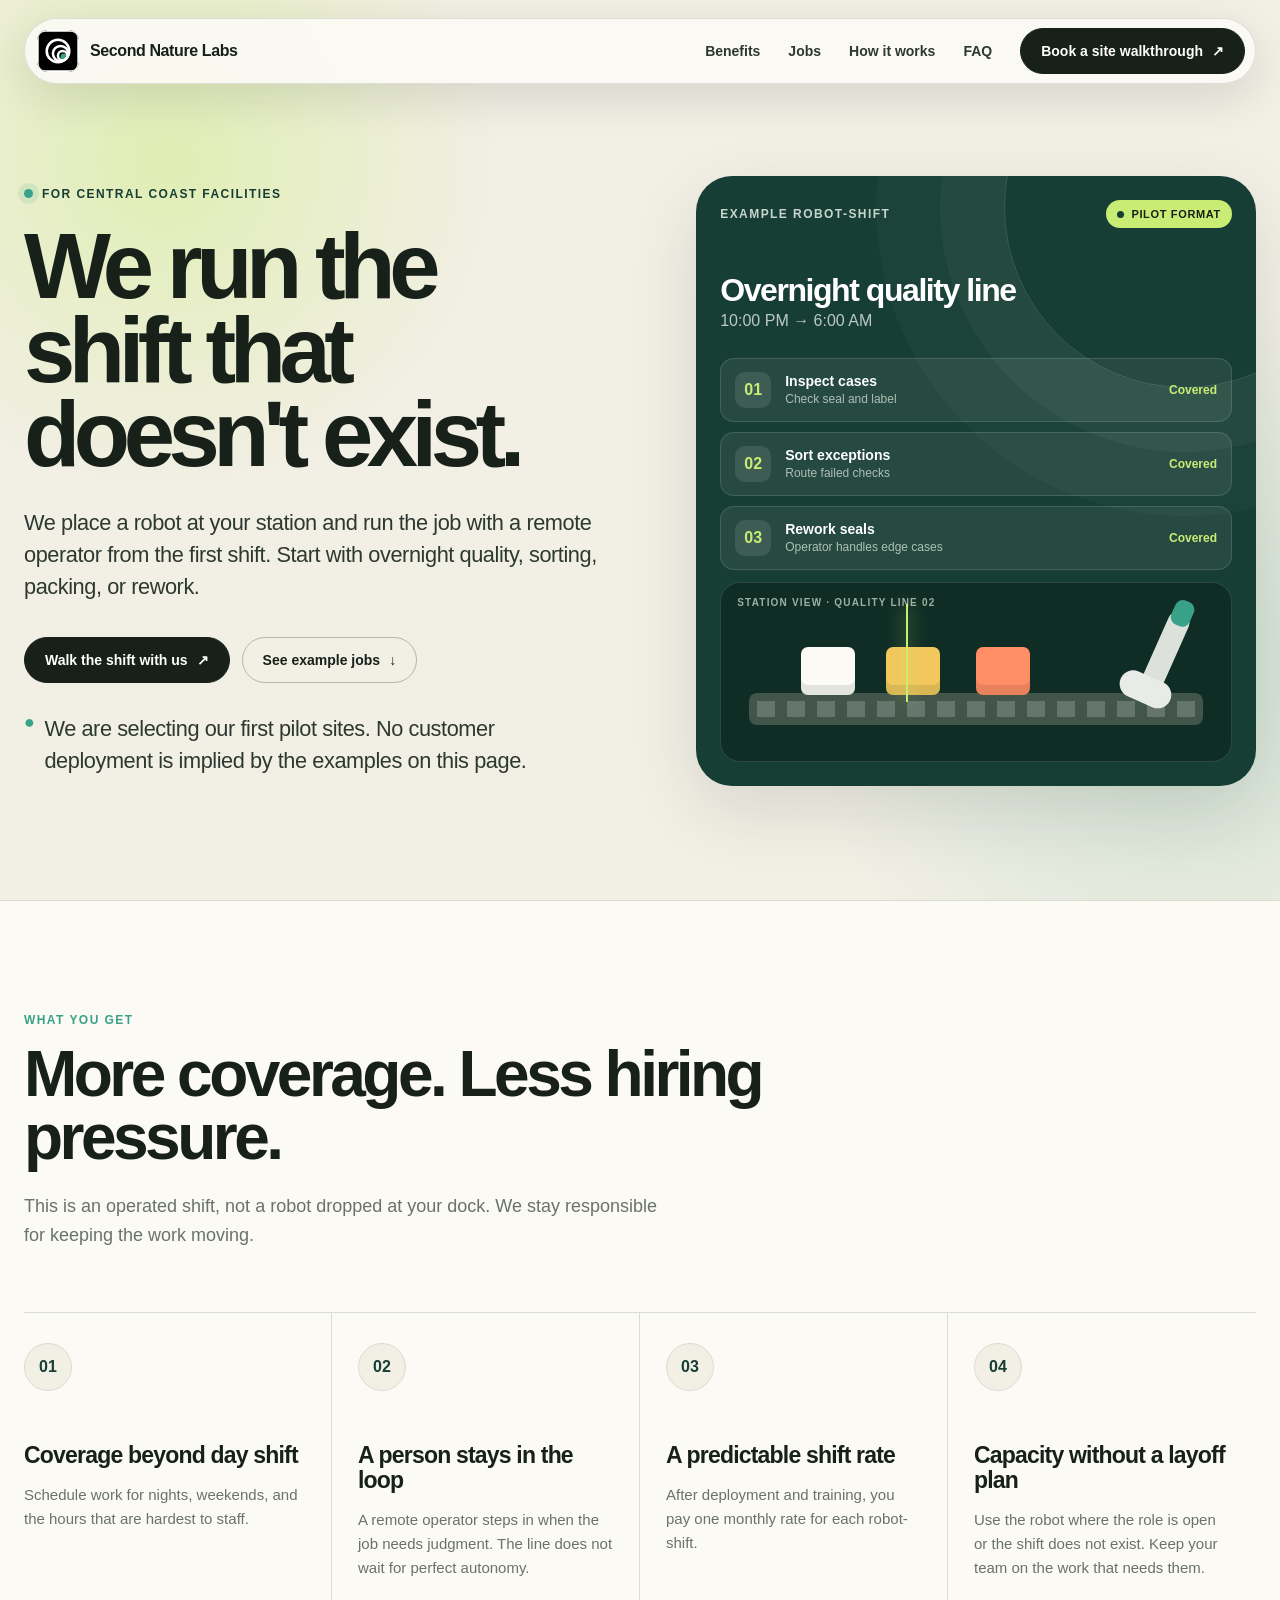
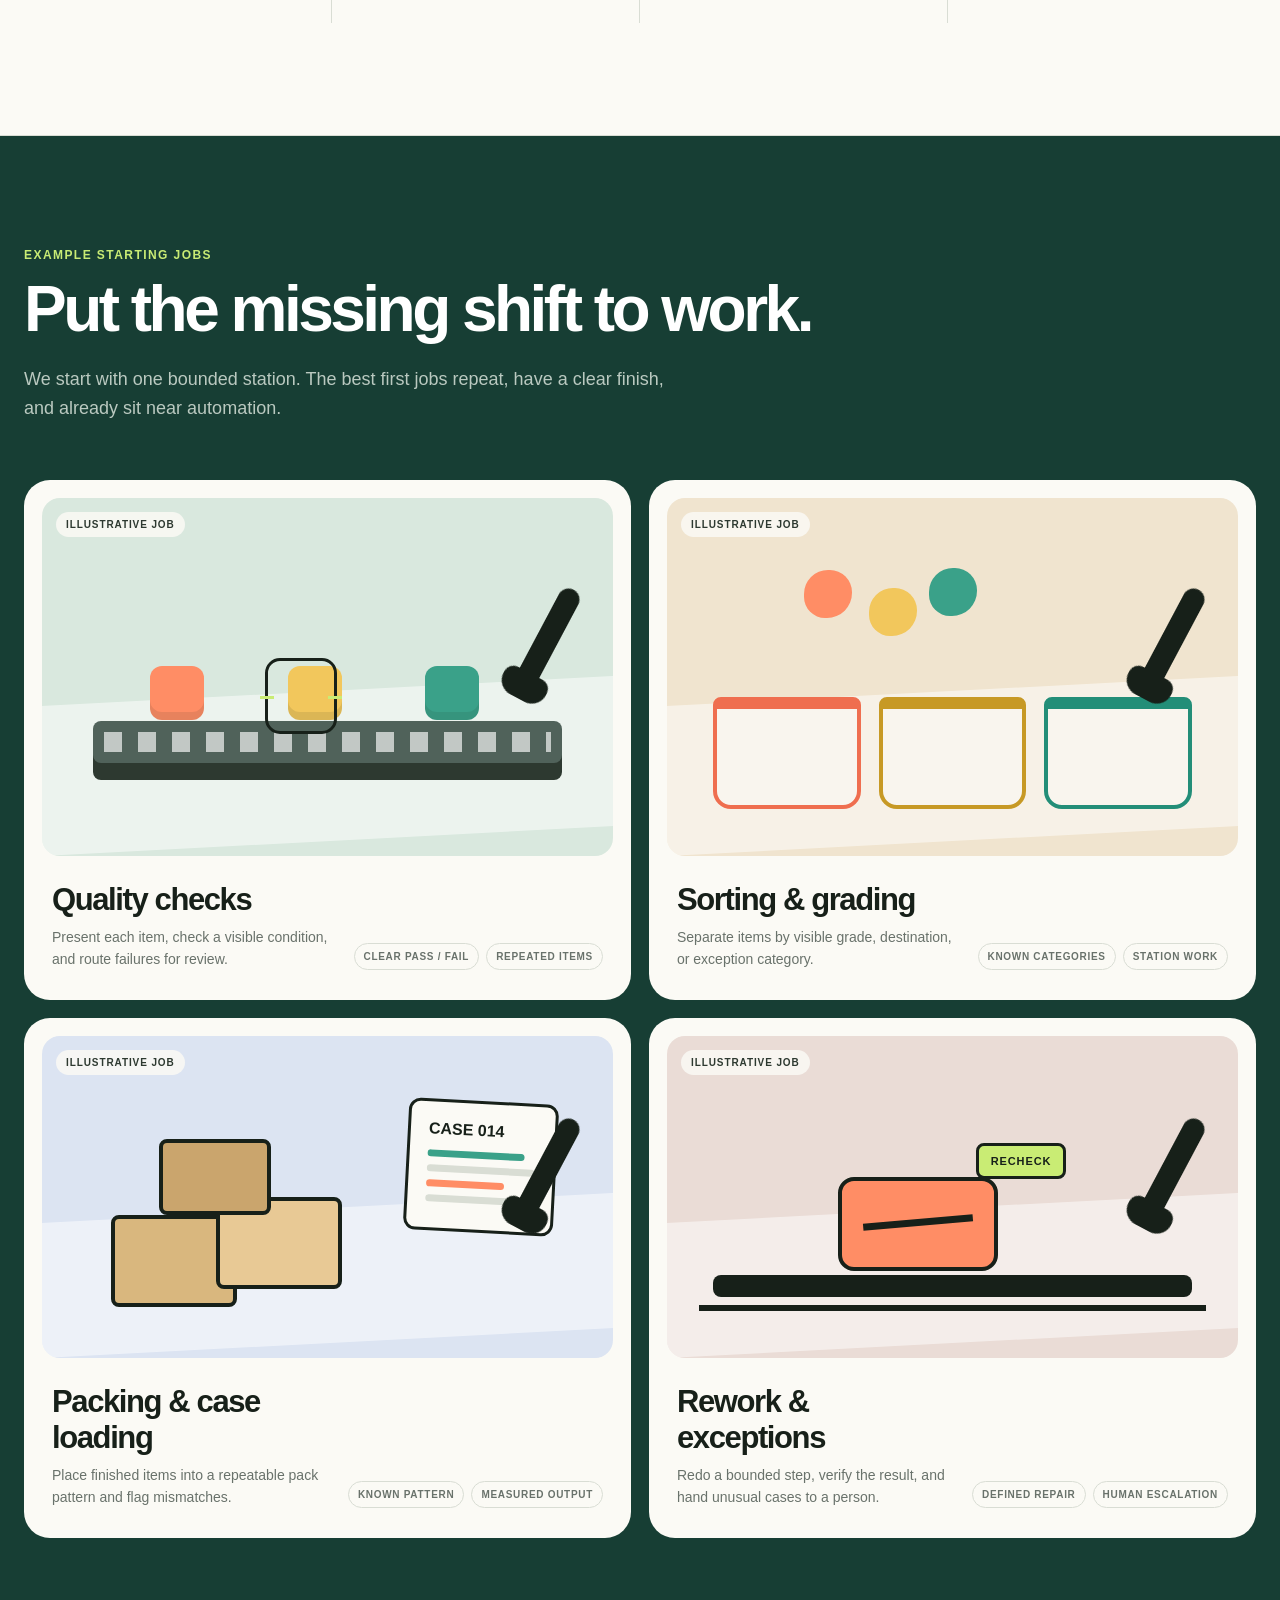
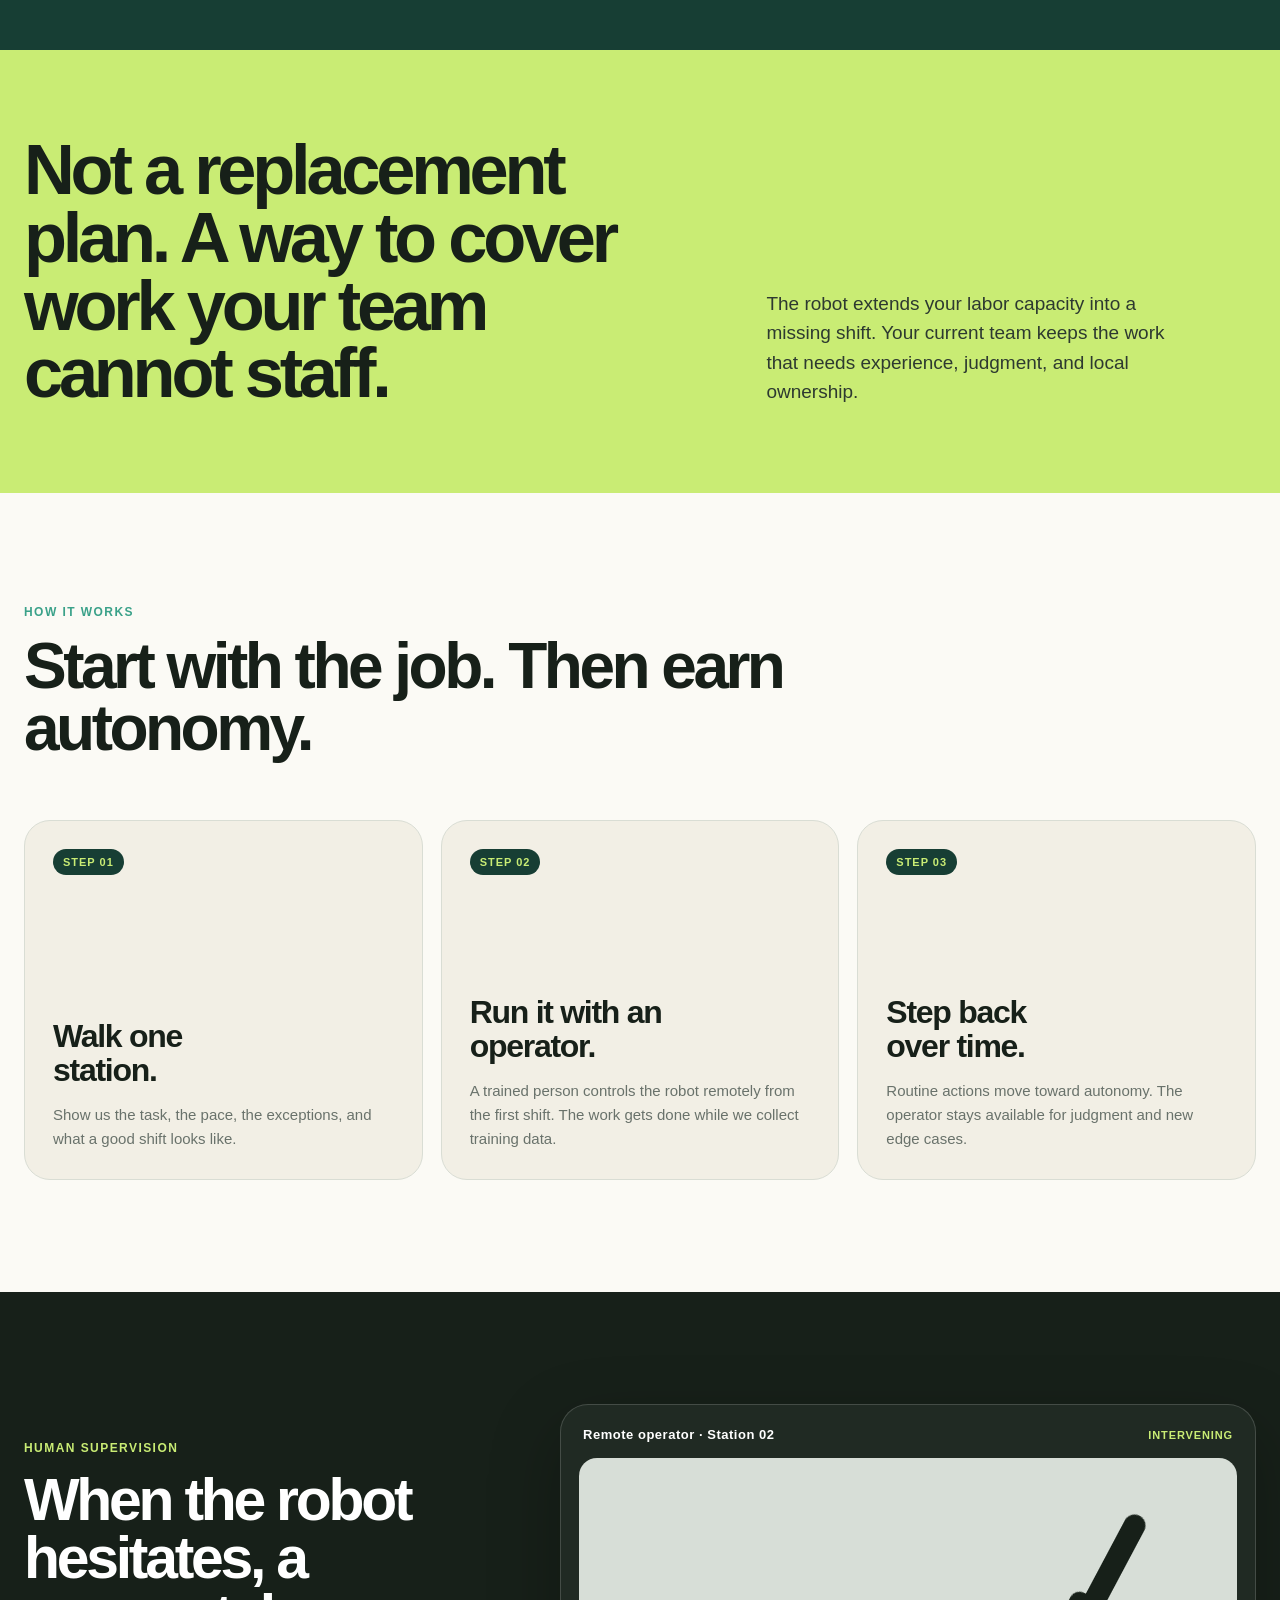
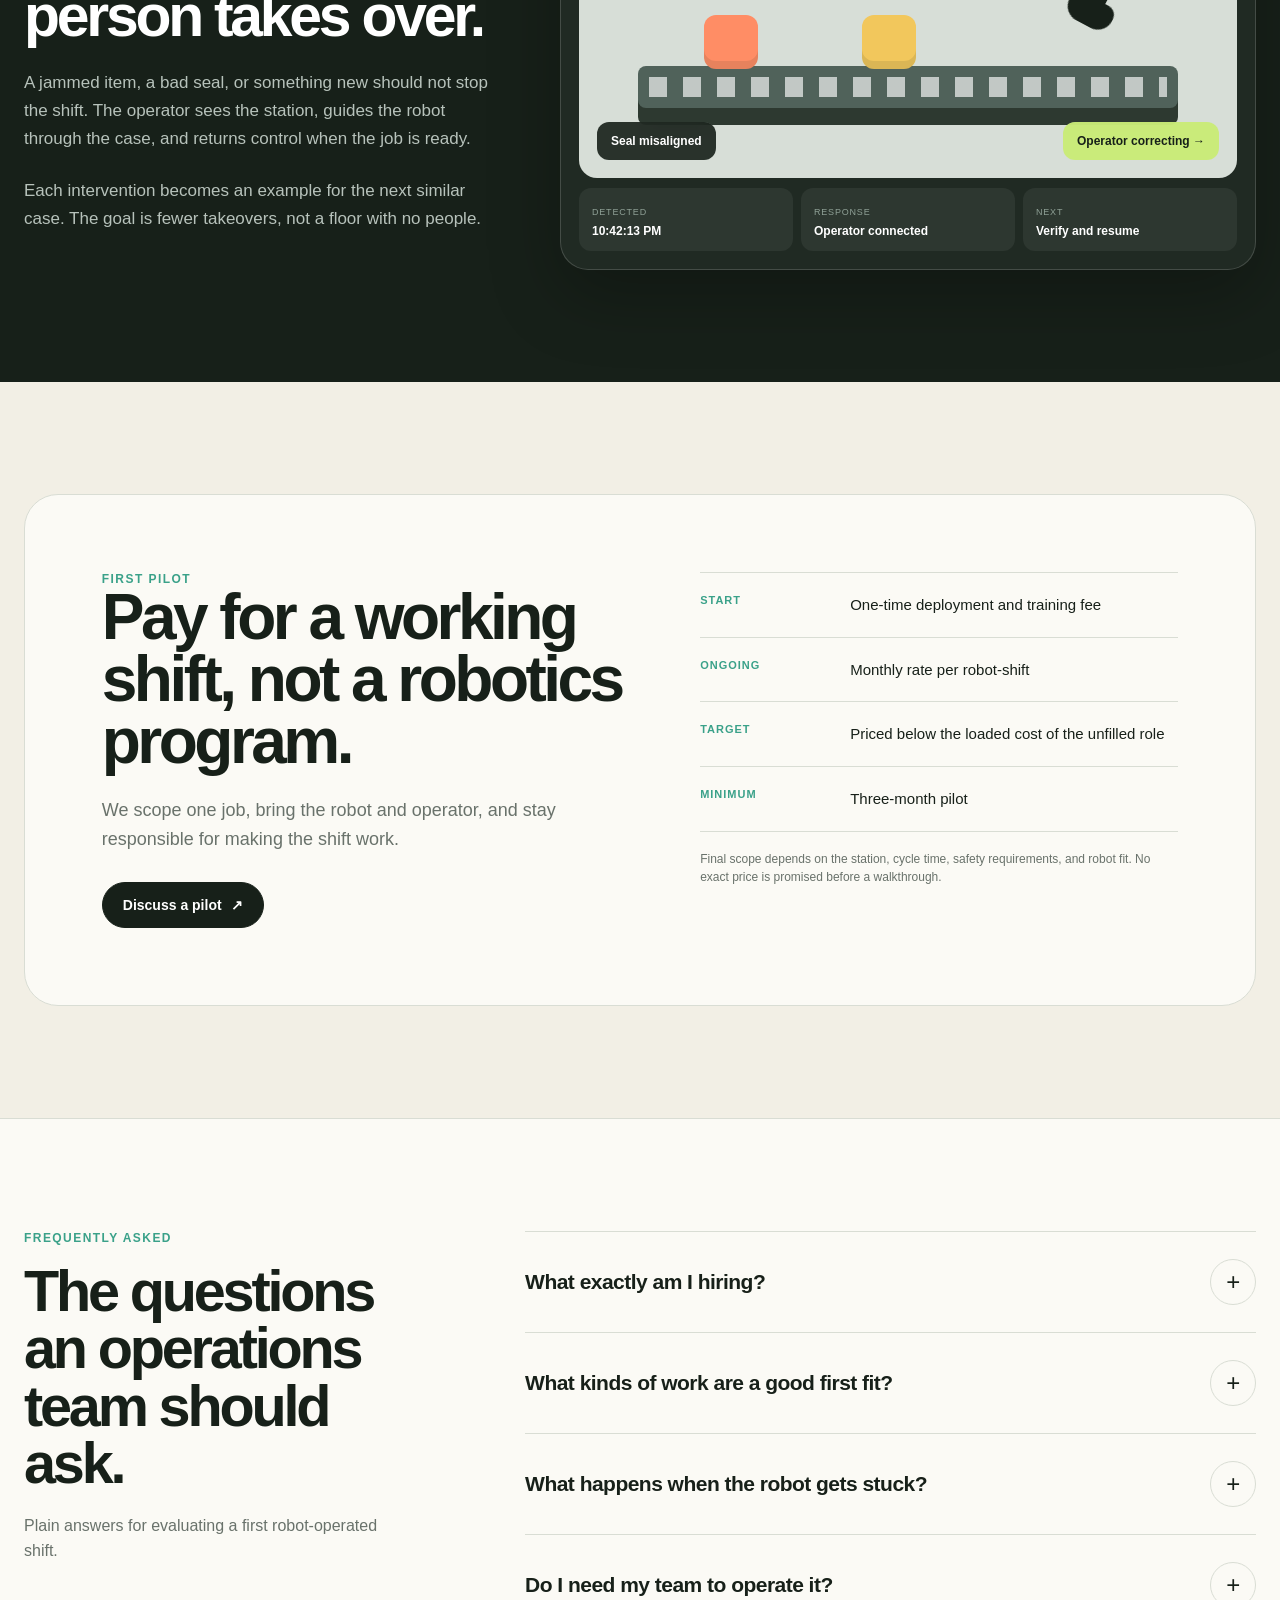
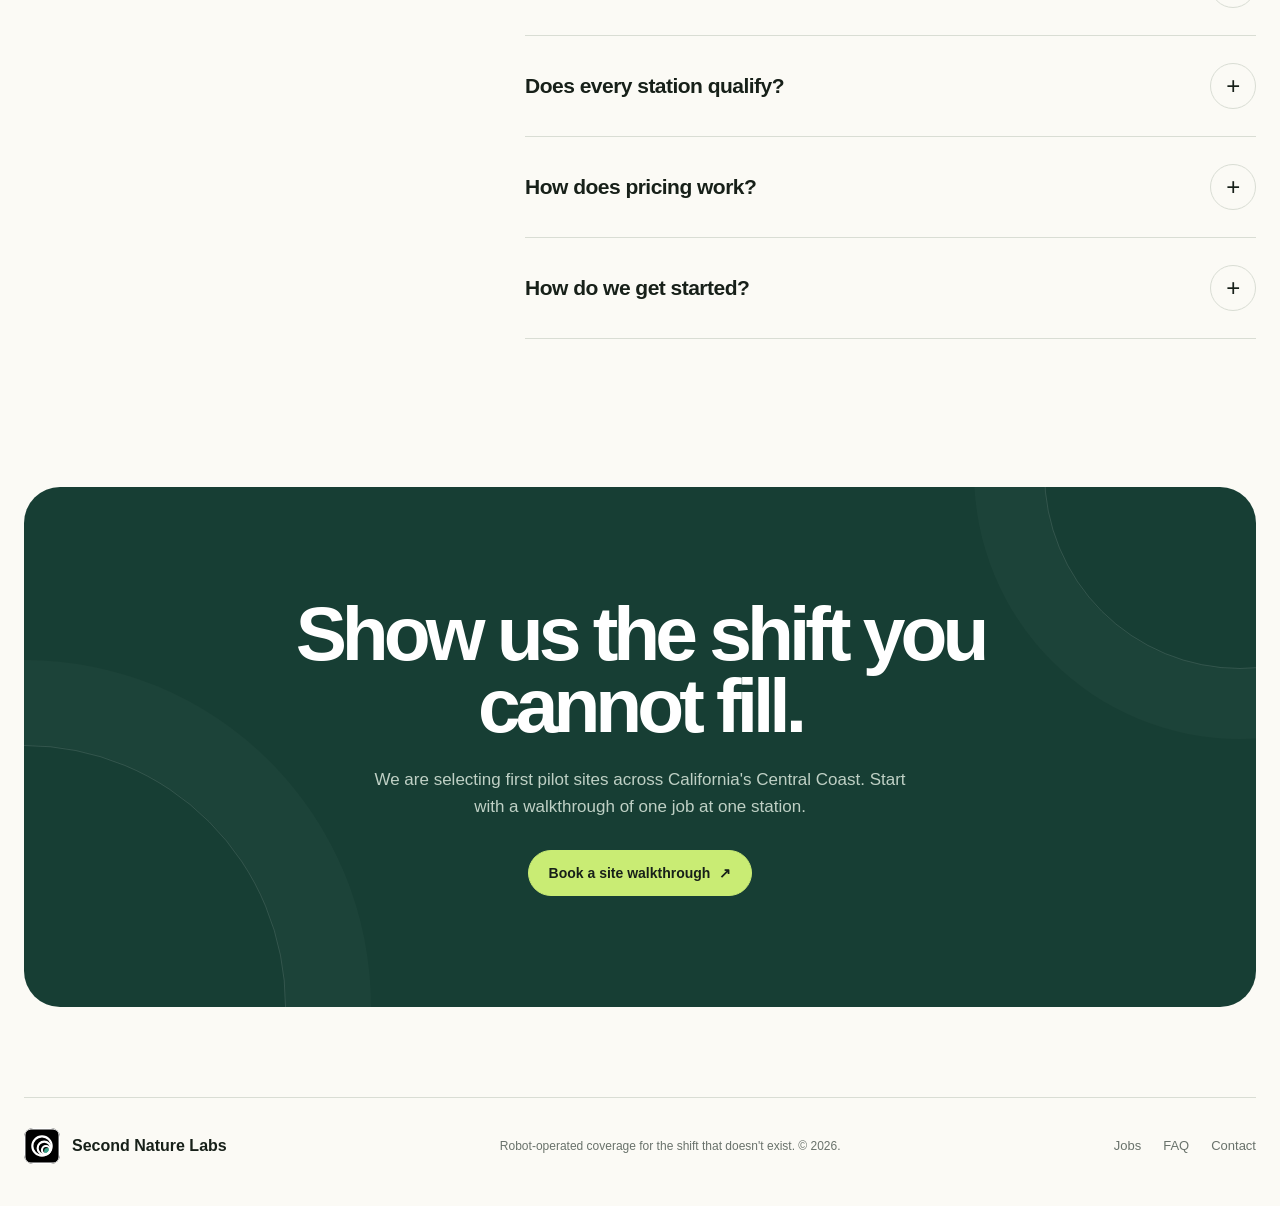
==== index.html @ deff072e "Refine pilot fit and operating responsibility copy" ====
<!doctype html>
<html lang="en">
<head>
  <meta charset="utf-8">
  <meta name="viewport" content="width=device-width, initial-scale=1">
  <title>Second Nature Labs — We run the shift that doesn't exist</title>
  <meta name="description" content="Robot-operated shift coverage for hard-to-staff quality, sorting, packing, and rework jobs at Central Coast facilities.">
  <link rel="canonical" href="https://snlabs.dev/">
  <meta property="og:type" content="website">
  <meta property="og:url" content="https://snlabs.dev/">
  <meta property="og:site_name" content="Second Nature Labs">
  <meta property="og:title" content="We run the shift that doesn't exist">
  <meta property="og:description" content="Robot-operated shift coverage for hard-to-staff facility jobs, with a remote person in the loop.">
  <meta property="og:image" content="https://snlabs.dev/og-image.png">
  <meta property="og:image:width" content="1200">
  <meta property="og:image:height" content="630">
  <meta property="og:image:alt" content="Second Nature Labs — We run the shift that doesn't exist.">
  <meta name="twitter:card" content="summary_large_image">
  <meta name="twitter:title" content="We run the shift that doesn't exist">
  <meta name="twitter:description" content="Robot-operated shift coverage for hard-to-staff facility jobs, with a remote person in the loop.">
  <meta name="twitter:image" content="https://snlabs.dev/og-image.png">
  <link rel="icon" type="image/svg+xml" href="logo-300.svg">
  <script type="application/ld+json">
  {
    "@context": "https://schema.org",
    "@type": "Organization",
    "name": "Second Nature Labs",
    "url": "https://snlabs.dev/",
    "logo": "https://snlabs.dev/logo-300.svg",
    "description": "Second Nature Labs provides robot-operated shift coverage for hard-to-staff facility jobs, with a remote person in the loop.",
    "email": "founders@snlabs.dev"
  }
  </script>
  <style>
    :root {
      --ink: #172019;
      --ink-2: #2d3930;
      --muted: #69726b;
      --line: #d9ddd4;
      --cream: #f2efe5;
      --paper: #fbfaf5;
      --green: #173e34;
      --teal: #3aa189;
      --lime: #c9ec74;
      --orange: #ff8d65;
      --blue: #7da7f2;
      --yellow: #f2c75c;
      --radius: 26px;
      --shadow: 0 24px 70px rgba(31, 45, 35, 0.12);
      --max: 1240px;
    }

    * { box-sizing: border-box; }
    html { scroll-behavior: smooth; }
    body {
      margin: 0;
      background: var(--cream);
      color: var(--ink);
      font-family: Inter, ui-sans-serif, -apple-system, BlinkMacSystemFont, "Segoe UI", sans-serif;
      -webkit-font-smoothing: antialiased;
    }
    body.menu-open { overflow: hidden; }
    a { color: inherit; text-decoration: none; }
    button, summary { font: inherit; }
    img { display: block; max-width: 100%; }
    .wrap { width: min(var(--max), calc(100% - 48px)); margin: 0 auto; }
    .skip-link {
      position: fixed;
      z-index: 100;
      left: 18px;
      top: 12px;
      transform: translateY(-150%);
      background: var(--ink);
      color: white;
      padding: 10px 14px;
      border-radius: 999px;
    }
    .skip-link:focus { transform: translateY(0); }

    .site-header {
      position: fixed;
      z-index: 40;
      top: 18px;
      left: 0;
      right: 0;
      pointer-events: none;
    }
    .nav {
      pointer-events: auto;
      min-height: 64px;
      display: flex;
      align-items: center;
      gap: 28px;
      padding: 9px 10px 9px 12px;
      background: rgba(251, 250, 245, 0.92);
      border: 1px solid rgba(23, 32, 25, 0.12);
      border-radius: 999px;
      box-shadow: 0 14px 45px rgba(23, 32, 25, 0.12);
      backdrop-filter: blur(18px);
    }
    .brand {
      display: inline-flex;
      align-items: center;
      gap: 11px;
      min-width: max-content;
      font-weight: 760;
      letter-spacing: -0.025em;
    }
    .brand img { width: 42px; height: 42px; border-radius: 11px; }
    .nav-links { display: flex; align-items: center; gap: 28px; margin-left: auto; }
    .nav-links a {
      color: var(--ink-2);
      font-size: 14px;
      font-weight: 620;
    }
    .nav-links a:hover { color: var(--teal); }
    .nav-links .mobile-menu-cta { display: none; }
    .nav-cta,
    .button {
      display: inline-flex;
      align-items: center;
      justify-content: center;
      gap: 9px;
      min-height: 46px;
      padding: 0 20px;
      border: 1px solid var(--ink);
      border-radius: 999px;
      background: var(--ink);
      color: white;
      font-size: 14px;
      font-weight: 740;
      transition: transform 180ms ease, background 180ms ease, color 180ms ease;
    }
    .nav-cta:hover,
    .button:hover { transform: translateY(-2px); background: var(--green); }
    .button.light { background: var(--lime); color: var(--ink); border-color: var(--lime); }
    .button.light:hover { background: #d6f48e; }
    .button.outline { background: transparent; color: var(--ink); border-color: rgba(23, 32, 25, 0.28); }
    .button.outline:hover { border-color: var(--ink); background: rgba(255,255,255,0.45); }
    .menu-toggle {
      display: none;
      width: 44px;
      height: 44px;
      margin-left: auto;
      border: 0;
      border-radius: 50%;
      background: var(--ink);
      color: white;
      cursor: pointer;
    }

    .hero {
      min-height: 100svh;
      padding: 116px 0 54px;
      display: grid;
      align-items: center;
      background:
        radial-gradient(circle at 13% 18%, rgba(201, 236, 116, 0.44), transparent 25%),
        radial-gradient(circle at 92% 74%, rgba(58, 161, 137, 0.2), transparent 28%),
        var(--cream);
      overflow: hidden;
    }
    .hero-grid {
      display: grid;
      grid-template-columns: minmax(0, 1.02fr) minmax(430px, 0.98fr);
      gap: clamp(44px, 7vw, 96px);
      align-items: center;
    }
    .eyebrow {
      display: inline-flex;
      align-items: center;
      gap: 9px;
      margin-bottom: 24px;
      font-size: 12px;
      font-weight: 780;
      letter-spacing: 0.12em;
      text-transform: uppercase;
      color: var(--green);
    }
    .eyebrow::before {
      content: "";
      width: 9px;
      height: 9px;
      border-radius: 50%;
      background: var(--teal);
      box-shadow: 0 0 0 6px rgba(58, 161, 137, 0.13);
    }
    .hero h1 {
      margin: 0;
      max-width: 11ch;
      font-size: clamp(58px, 7.2vw, 108px);
      line-height: 0.91;
      letter-spacing: -0.07em;
      font-weight: 720;
    }
    .hero-copy > p {
      max-width: 620px;
      margin: 30px 0 0;
      color: var(--ink-2);
      font-size: clamp(18px, 1.7vw, 23px);
      line-height: 1.48;
      letter-spacing: -0.02em;
    }
    .hero-actions { display: flex; flex-wrap: wrap; gap: 12px; margin-top: 34px; }
    .pilot-note {
      display: flex;
      align-items: flex-start;
      gap: 10px;
      max-width: 520px;
      margin-top: 26px;
      color: var(--muted);
      font-size: 13px;
      line-height: 1.55;
    }
    .pilot-note span:first-child { color: var(--teal); font-size: 18px; line-height: 1; }

    .shift-card {
      position: relative;
      min-height: 610px;
      padding: 24px;
      border-radius: 36px;
      background: var(--green);
      color: white;
      box-shadow: var(--shadow);
      overflow: hidden;
    }
    .shift-card::before {
      content: "";
      position: absolute;
      width: 360px;
      height: 360px;
      right: -110px;
      top: -150px;
      border: 1px solid rgba(255,255,255,0.14);
      border-radius: 50%;
      box-shadow: 0 0 0 64px rgba(255,255,255,0.035), 0 0 0 128px rgba(255,255,255,0.025);
    }
    .shift-head { position: relative; display: flex; justify-content: space-between; gap: 18px; align-items: center; }
    .shift-label { font-size: 12px; font-weight: 780; letter-spacing: 0.12em; text-transform: uppercase; color: #c8d5cd; }
    .status-pill {
      display: inline-flex;
      align-items: center;
      gap: 7px;
      padding: 8px 11px;
      border-radius: 999px;
      color: var(--ink);
      background: var(--lime);
      font-size: 11px;
      font-weight: 800;
      letter-spacing: 0.06em;
      text-transform: uppercase;
    }
    .status-pill::before { content: ""; width: 7px; height: 7px; border-radius: 50%; background: var(--green); }
    .shift-title { position: relative; margin: 46px 0 4px; font-size: 32px; line-height: 1.05; letter-spacing: -0.045em; }
    .shift-time { position: relative; color: #b9c9bf; font-size: 16px; }
    .shift-tasks { position: relative; display: grid; gap: 10px; margin-top: 28px; }
    .shift-task {
      display: grid;
      grid-template-columns: 38px 1fr auto;
      align-items: center;
      gap: 12px;
      padding: 13px 14px;
      border: 1px solid rgba(255,255,255,0.13);
      border-radius: 14px;
      background: rgba(255,255,255,0.065);
    }
    .shift-task .num {
      display: grid;
      place-items: center;
      width: 36px;
      height: 36px;
      border-radius: 10px;
      background: rgba(255,255,255,0.1);
      color: var(--lime);
      font-weight: 760;
    }
    .shift-task strong { display: block; font-size: 14px; }
    .shift-task small { color: #aebfb4; font-size: 12px; }
    .shift-task .covered { color: var(--lime); font-size: 12px; font-weight: 720; }

    .workcell {
      position: absolute;
      left: 24px;
      right: 24px;
      bottom: 24px;
      height: 180px;
      border-radius: 20px;
      background: #0f2d25;
      border: 1px solid rgba(255,255,255,0.12);
      overflow: hidden;
    }
    .workcell .station-label {
      position: absolute;
      left: 16px;
      top: 14px;
      color: #9db0a4;
      font-size: 10px;
      font-weight: 750;
      letter-spacing: 0.12em;
      text-transform: uppercase;
    }
    .belt { position: absolute; left: 28px; right: 28px; bottom: 36px; height: 32px; border-radius: 8px; background: #41554a; }
    .belt::after { content: ""; position: absolute; inset: 8px; background: repeating-linear-gradient(90deg, #78877f 0 18px, transparent 18px 30px); opacity: 0.65; }
    .case { position: absolute; bottom: 66px; width: 54px; height: 48px; border-radius: 7px; background: var(--paper); box-shadow: inset 0 -10px rgba(23,32,25,0.1); }
    .case.one { left: 80px; }
    .case.two { left: 165px; background: var(--yellow); }
    .case.three { left: 255px; background: var(--orange); }
    .scan-line { position: absolute; left: 185px; bottom: 59px; width: 2px; height: 98px; background: var(--lime); box-shadow: 0 0 18px var(--lime); }
    .robot-arm {
      position: absolute;
      right: 72px;
      top: 22px;
      width: 22px;
      height: 86px;
      border-radius: 12px;
      background: #dce1dc;
      transform: rotate(24deg);
      transform-origin: bottom center;
    }
    .robot-arm::before { content: ""; position: absolute; left: -19px; bottom: -13px; width: 54px; height: 27px; border-radius: 14px; background: #e8ece8; }
    .robot-arm::after { content: ""; position: absolute; left: 1px; top: -12px; width: 20px; height: 26px; border-radius: 8px; background: var(--teal); }

    section { padding: 112px 0; }
    .section-kicker { color: var(--teal); font-size: 12px; font-weight: 800; letter-spacing: 0.12em; text-transform: uppercase; }
    .section-title { margin: 16px 0 0; max-width: 850px; font-size: clamp(42px, 5vw, 76px); line-height: 0.98; letter-spacing: -0.055em; font-weight: 690; }
    .section-intro { margin: 24px 0 0; max-width: 650px; color: var(--muted); font-size: 18px; line-height: 1.6; }

    .benefits { background: var(--paper); border-top: 1px solid var(--line); border-bottom: 1px solid var(--line); }
    .benefit-grid { display: grid; grid-template-columns: repeat(4, 1fr); margin-top: 62px; border-top: 1px solid var(--line); }
    .benefit {
      min-height: 310px;
      padding: 30px 26px 28px 0;
      border-right: 1px solid var(--line);
    }
    .benefit + .benefit { padding-left: 26px; }
    .benefit:last-child { border-right: 0; }
    .benefit-mark {
      display: grid;
      place-items: center;
      width: 48px;
      height: 48px;
      border-radius: 50%;
      margin-bottom: 52px;
      background: var(--cream);
      border: 1px solid var(--line);
      color: var(--green);
      font-size: 16px;
      font-weight: 800;
    }
    .benefit h3 { margin: 0; font-size: 23px; line-height: 1.08; letter-spacing: -0.035em; }
    .benefit p { margin: 15px 0 0; color: var(--muted); font-size: 15px; line-height: 1.62; }

    .jobs { background: var(--green); color: white; }
    .jobs .section-kicker { color: var(--lime); }
    .jobs .section-intro { color: #bac9c0; }
    .job-grid { display: grid; grid-template-columns: repeat(2, 1fr); gap: 18px; margin-top: 58px; }
    .job-card {
      min-height: 520px;
      display: grid;
      grid-template-rows: 1fr auto;
      padding: 18px;
      border-radius: var(--radius);
      background: var(--paper);
      color: var(--ink);
      overflow: hidden;
    }
    .job-scene {
      position: relative;
      min-height: 310px;
      border-radius: 18px;
      background: var(--scene-bg, #dce8df);
      overflow: hidden;
    }
    .job-scene::after {
      content: "Illustrative job";
      position: absolute;
      top: 14px;
      left: 14px;
      padding: 7px 10px;
      border-radius: 999px;
      background: rgba(251,250,245,0.86);
      color: var(--ink-2);
      font-size: 10px;
      font-weight: 760;
      letter-spacing: 0.09em;
      text-transform: uppercase;
    }
    .job-copy { padding: 26px 10px 12px; display: grid; grid-template-columns: 1fr auto; gap: 20px; align-items: end; }
    .job-copy h3 { margin: 0; font-size: 31px; letter-spacing: -0.045em; }
    .job-copy p { max-width: 430px; margin: 9px 0 0; color: var(--muted); font-size: 14px; line-height: 1.55; }
    .job-tags { display: flex; gap: 7px; flex-wrap: wrap; justify-content: flex-end; }
    .job-tags span { padding: 7px 9px; border: 1px solid var(--line); border-radius: 999px; color: var(--muted); font-size: 10px; font-weight: 720; text-transform: uppercase; letter-spacing: 0.07em; }

    .station-floor { position: absolute; left: 0; right: 0; bottom: 0; height: 42%; background: rgba(255,255,255,0.5); transform: skewY(-3deg); transform-origin: left bottom; }
    .scene-belt { position: absolute; left: 9%; right: 9%; bottom: 26%; height: 42px; border-radius: 8px; background: #50625a; box-shadow: 0 17px 0 #2d3930; }
    .scene-belt::after { content: ""; position: absolute; inset: 11px; background: repeating-linear-gradient(90deg, rgba(255,255,255,0.65) 0 18px, transparent 18px 34px); }
    .scene-item { position: absolute; z-index: 2; bottom: 38%; width: 54px; height: 54px; border-radius: 12px; background: var(--item, var(--orange)); box-shadow: inset 0 -8px rgba(23,32,25,0.1); }
    .scene-item.i1 { left: 19%; }
    .scene-item.i2 { left: 43%; --item: var(--yellow); }
    .scene-item.i3 { left: 67%; --item: var(--teal); }
    .vision-frame { position: absolute; z-index: 3; left: 39%; bottom: 34%; width: 72px; height: 76px; border: 3px solid var(--ink); border-radius: 15px; }
    .vision-frame::before, .vision-frame::after { content: ""; position: absolute; width: 14px; height: 3px; background: var(--lime); top: 50%; }
    .vision-frame::before { left: -8px; }
    .vision-frame::after { right: -8px; }
    .mini-arm { position: absolute; z-index: 4; right: 14%; top: 22%; width: 22px; height: 110px; border-radius: 13px; background: var(--ink); transform: rotate(28deg); transform-origin: bottom; }
    .mini-arm::after { content: ""; position: absolute; left: -12px; bottom: -12px; width: 48px; height: 28px; border-radius: 10px 10px 16px 16px; background: var(--ink); }

    .bins { position: absolute; left: 8%; right: 8%; bottom: 13%; display: grid; grid-template-columns: repeat(3, 1fr); gap: 18px; }
    .bin { height: 112px; border: 4px solid var(--ink); border-top-width: 12px; border-radius: 8px 8px 18px 18px; background: rgba(255,255,255,0.28); }
    .bin:nth-child(1) { border-color: #ef6e4f; }
    .bin:nth-child(2) { border-color: #c79925; }
    .bin:nth-child(3) { border-color: #238e78; }
    .sort-items { position: absolute; left: 24%; right: 24%; top: 20%; display: flex; justify-content: space-between; }
    .sort-items span { width: 48px; height: 48px; border-radius: 50% 46% 52% 44%; background: var(--orange); box-shadow: 65px 18px 0 var(--yellow), 125px -2px 0 var(--teal); }

    .box-stack { position: absolute; left: 12%; bottom: 16%; width: 46%; height: 56%; }
    .box-stack span { position: absolute; width: 126px; height: 92px; border: 4px solid var(--ink); border-radius: 8px; background: #d9b77e; }
    .box-stack span:nth-child(1) { left: 0; bottom: 0; }
    .box-stack span:nth-child(2) { left: 105px; bottom: 18px; background: #e8c995; }
    .box-stack span:nth-child(3) { left: 48px; bottom: 92px; width: 112px; height: 76px; background: #caa56d; }
    .packing-list { position: absolute; right: 10%; top: 20%; width: 150px; padding: 18px; border: 3px solid var(--ink); border-radius: 12px; background: var(--paper); transform: rotate(3deg); }
    .packing-list strong { display: block; margin-bottom: 12px; }
    .packing-list i { display: block; height: 7px; margin: 8px 0; border-radius: 5px; background: var(--line); }
    .packing-list i:nth-child(2) { width: 90%; background: var(--teal); }
    .packing-list i:nth-child(4) { width: 72%; background: var(--orange); }

    .rework-table { position: absolute; left: 8%; right: 8%; bottom: 19%; height: 22px; background: var(--ink); border-radius: 8px; box-shadow: 22px 22px 0 -8px var(--ink), -22px 22px 0 -8px var(--ink); }
    .rework-item { position: absolute; left: 30%; bottom: 27%; width: 160px; height: 94px; border-radius: 16px; background: var(--orange); border: 4px solid var(--ink); }
    .rework-item::before { content: ""; position: absolute; left: 21px; right: 21px; top: 38px; height: 7px; background: var(--ink); transform: rotate(-5deg); }
    .rework-item::after { content: "RECHECK"; position: absolute; right: -72px; top: -38px; padding: 9px 12px; border-radius: 8px; background: var(--lime); border: 3px solid var(--ink); font-size: 11px; font-weight: 850; letter-spacing: 0.08em; }

    .labor-extension { background: var(--lime); padding: 86px 0; }
    .labor-grid { display: grid; grid-template-columns: 1.15fr 0.85fr; gap: 80px; align-items: end; }
    .labor-extension h2 { margin: 0; max-width: 780px; font-size: clamp(44px, 5.5vw, 82px); line-height: 0.96; letter-spacing: -0.06em; font-weight: 700; }
    .labor-extension p { margin: 0; max-width: 430px; font-size: 19px; line-height: 1.55; color: var(--ink-2); }

    .how { background: var(--paper); }
    .step-grid { display: grid; grid-template-columns: repeat(3, 1fr); gap: 18px; margin-top: 60px; }
    .step { min-height: 360px; display: flex; flex-direction: column; padding: 28px; border: 1px solid var(--line); border-radius: var(--radius); background: var(--cream); }
    .step-num { width: max-content; padding: 7px 10px; border-radius: 999px; background: var(--green); color: var(--lime); font-size: 11px; font-weight: 800; letter-spacing: 0.09em; }
    .step h3 { margin: auto 0 0; max-width: 11ch; font-size: 32px; line-height: 1.06; letter-spacing: -0.04em; }
    .step p { margin: 15px 0 0; color: var(--muted); font-size: 15px; line-height: 1.6; }

    .intervention { background: var(--ink); color: white; }
    .intervention-grid { display: grid; grid-template-columns: 0.8fr 1.2fr; gap: 72px; align-items: center; }
    .intervention .section-kicker { color: var(--lime); }
    .intervention .section-title { font-size: clamp(42px, 4.6vw, 68px); }
    .intervention p { max-width: 560px; margin: 24px 0 0; color: #b7c2bb; font-size: 17px; line-height: 1.65; }
    .operator-panel { border: 1px solid rgba(255,255,255,0.16); border-radius: 28px; background: #202a23; padding: 18px; box-shadow: 0 25px 70px rgba(0,0,0,0.26); }
    .operator-top { display: flex; align-items: center; justify-content: space-between; padding: 4px 4px 16px; }
    .operator-top strong { font-size: 13px; letter-spacing: 0.04em; }
    .operator-state { color: var(--lime); font-size: 11px; font-weight: 780; letter-spacing: 0.08em; text-transform: uppercase; }
    .camera-view { position: relative; min-height: 320px; border-radius: 18px; background: #d7ded7; overflow: hidden; }
    .camera-view .scene-belt { bottom: 22%; }
    .camera-view .scene-item { bottom: 34%; }
    .camera-view .mini-arm { top: 14%; right: 21%; }
    .camera-overlay { position: absolute; z-index: 8; left: 18px; right: 18px; bottom: 18px; display: flex; justify-content: space-between; gap: 10px; }
    .camera-alert, .camera-control { padding: 12px 14px; border-radius: 12px; backdrop-filter: blur(10px); font-size: 12px; font-weight: 700; }
    .camera-alert { background: rgba(23,32,25,0.9); color: white; }
    .camera-control { background: rgba(201,236,116,0.94); color: var(--ink); }
    .operator-log { display: grid; grid-template-columns: repeat(3, 1fr); gap: 8px; margin-top: 10px; }
    .log-item { padding: 13px; border-radius: 12px; background: rgba(255,255,255,0.06); }
    .log-item small { color: #8fa096; font-size: 9px; letter-spacing: 0.09em; text-transform: uppercase; }
    .log-item strong { display: block; margin-top: 5px; font-size: 12px; }

    .engagement { background: var(--cream); }
    .engagement-card { display: grid; grid-template-columns: 1.05fr 0.95fr; gap: 70px; padding: clamp(34px, 6vw, 78px); border-radius: 34px; background: var(--paper); border: 1px solid var(--line); }
    .engagement-card h2 { margin: 0; font-size: clamp(43px, 5vw, 72px); line-height: 0.97; letter-spacing: -0.055em; }
    .terms { display: grid; align-content: start; border-top: 1px solid var(--line); }
    .term { display: grid; grid-template-columns: 130px 1fr; gap: 20px; padding: 21px 0; border-bottom: 1px solid var(--line); }
    .term strong { color: var(--teal); font-size: 11px; letter-spacing: 0.09em; text-transform: uppercase; }
    .term span { font-size: 15px; line-height: 1.45; }
    .terms-note { margin: 18px 0 0; color: var(--muted); font-size: 12px; line-height: 1.55; }

    .faq { background: var(--paper); border-top: 1px solid var(--line); }
    .faq-grid { display: grid; grid-template-columns: 0.72fr 1.28fr; gap: 90px; }
    .faq-intro { position: sticky; top: 120px; align-self: start; }
    .faq-intro h2 { margin: 18px 0 0; font-size: clamp(42px, 4.5vw, 66px); line-height: 1; letter-spacing: -0.055em; }
    .faq-intro p { max-width: 380px; margin: 20px 0 0; color: var(--muted); font-size: 16px; line-height: 1.6; }
    .faq-list { border-top: 1px solid var(--line); }
    details { border-bottom: 1px solid var(--line); }
    summary {
      list-style: none;
      display: grid;
      grid-template-columns: 1fr 46px;
      gap: 22px;
      align-items: center;
      padding: 27px 0;
      cursor: pointer;
      font-size: 21px;
      font-weight: 670;
      letter-spacing: -0.025em;
    }
    summary::-webkit-details-marker { display: none; }
    summary::after { content: "+"; display: grid; place-items: center; width: 44px; height: 44px; border: 1px solid var(--line); border-radius: 50%; font-size: 24px; font-weight: 400; transition: transform 180ms ease; }
    details[open] summary::after { transform: rotate(45deg); }
    details p { margin: -4px 64px 28px 0; color: var(--muted); font-size: 15px; line-height: 1.65; }

    .final-cta { padding: 36px 0 56px; background: var(--paper); }
    .cta-card { position: relative; overflow: hidden; min-height: 520px; display: grid; place-items: center; text-align: center; padding: 70px 24px; border-radius: 36px; background: var(--green); color: white; }
    .cta-card::before, .cta-card::after { content: ""; position: absolute; border: 1px solid rgba(255,255,255,0.12); border-radius: 50%; }
    .cta-card::before { width: 520px; height: 520px; left: -260px; bottom: -260px; box-shadow: 0 0 0 85px rgba(255,255,255,0.025); }
    .cta-card::after { width: 390px; height: 390px; right: -180px; top: -210px; box-shadow: 0 0 0 70px rgba(255,255,255,0.025); }
    .cta-content { position: relative; z-index: 1; }
    .cta-content h2 { max-width: 780px; margin: 0 auto; font-size: clamp(50px, 6vw, 86px); line-height: 0.94; letter-spacing: -0.065em; }
    .cta-content p { max-width: 560px; margin: 24px auto 0; color: #bfd0c5; font-size: 17px; line-height: 1.6; }
    .cta-content .button { margin-top: 30px; }

    footer { padding: 34px 0 42px; background: var(--paper); }
    .footer-row { display: flex; align-items: center; justify-content: space-between; gap: 32px; padding-top: 30px; border-top: 1px solid var(--line); }
    .footer-brand { display: flex; align-items: center; gap: 12px; font-weight: 740; }
    .footer-brand img { width: 36px; height: 36px; border-radius: 9px; }
    .footer-copy { color: var(--muted); font-size: 12px; }
    .footer-links { display: flex; gap: 22px; color: var(--muted); font-size: 13px; }

    a:focus-visible, button:focus-visible, summary:focus-visible { outline: 3px solid var(--teal); outline-offset: 4px; }

    @media (max-width: 1040px) {
      .hero-grid { grid-template-columns: 1fr; }
      .hero-copy { padding-top: 40px; }
      .hero h1 { max-width: 10ch; }
      .shift-card { min-height: 600px; }
      .benefit-grid { grid-template-columns: repeat(2, 1fr); }
      .benefit:nth-child(2) { border-right: 0; }
      .benefit:nth-child(3), .benefit:nth-child(4) { border-top: 1px solid var(--line); }
      .job-copy { grid-template-columns: 1fr; }
      .job-tags { justify-content: flex-start; }
      .labor-grid, .intervention-grid, .engagement-card, .faq-grid { grid-template-columns: 1fr; }
      .faq-intro { position: static; }
      .step-grid { grid-template-columns: 1fr; }
      .step { min-height: 260px; }
      .intervention-grid { gap: 46px; }
    }

    @media (max-width: 760px) {
      .wrap { width: min(100% - 28px, var(--max)); }
      .site-header { top: 9px; }
      .nav { min-height: 58px; padding: 7px 8px 7px 9px; }
      .brand img { width: 40px; height: 40px; }
      .brand span { font-size: 14px; }
      .nav > .nav-cta { display: none; }
      .menu-toggle { display: grid; place-items: center; }
      .nav-links {
        position: fixed;
        inset: 76px 14px auto;
        display: grid;
        gap: 0;
        padding: 16px;
        border-radius: 22px;
        background: var(--paper);
        border: 1px solid var(--line);
        box-shadow: var(--shadow);
        opacity: 0;
        transform: translateY(-12px);
        pointer-events: none;
        transition: opacity 180ms ease, transform 180ms ease;
      }
      .nav-links.open { opacity: 1; transform: translateY(0); pointer-events: auto; }
      .nav-links a { padding: 15px 10px; border-bottom: 1px solid var(--line); font-size: 16px; }
      .nav-links a:last-child { border-bottom: 0; }
      .nav-links .mobile-menu-cta {
        display: inline-flex;
        justify-content: center;
        gap: 8px;
        margin-top: 12px;
        border: 0;
        border-radius: 999px;
        background: var(--ink);
        color: white;
      }
      .hero { padding: 100px 0 28px; }
      .hero-grid { gap: 34px; }
      .hero h1 { font-size: clamp(54px, 16vw, 78px); }
      .hero-copy > p { font-size: 18px; }
      .hero-actions { align-items: stretch; }
      .hero-actions .button { flex: 1 1 100%; }
      .shift-card { min-height: 580px; border-radius: 26px; padding: 18px; }
      .shift-title { margin-top: 36px; font-size: 28px; }
      .workcell { left: 18px; right: 18px; bottom: 18px; }
      .case.one { left: 42px; }
      .case.two { left: 116px; }
      .case.three { left: 190px; }
      .scan-line { left: 135px; }
      .robot-arm { right: 48px; }
      section { padding: 78px 0; }
      .section-title { font-size: 46px; }
      .benefit-grid { grid-template-columns: 1fr; }
      .benefit, .benefit + .benefit { min-height: auto; padding: 28px 0; border-right: 0; border-top: 1px solid var(--line); }
      .benefit:first-child { border-top: 0; }
      .benefit-mark { margin-bottom: 34px; }
      .job-grid { grid-template-columns: 1fr; }
      .job-card { min-height: 480px; }
      .job-scene { min-height: 285px; }
      .job-copy h3 { font-size: 28px; }
      .labor-extension { padding: 68px 0; }
      .labor-grid { gap: 28px; }
      .labor-extension h2 { font-size: 48px; }
      .operator-panel { padding: 12px; border-radius: 22px; }
      .camera-view { min-height: 250px; }
      .operator-log { grid-template-columns: 1fr; }
      .engagement-card { padding: 30px 22px; gap: 40px; }
      .term { grid-template-columns: 100px 1fr; }
      .faq-grid { gap: 44px; }
      summary { font-size: 18px; grid-template-columns: 1fr 42px; }
      summary::after { width: 40px; height: 40px; }
      details p { margin-right: 0; }
      .cta-card { min-height: 480px; border-radius: 26px; }
      .footer-row { align-items: flex-start; flex-direction: column; }
      .footer-links { flex-wrap: wrap; }
    }

    @media (prefers-reduced-motion: reduce) {
      html { scroll-behavior: auto; }
      *, *::before, *::after { animation-duration: 0.01ms !important; animation-iteration-count: 1 !important; transition-duration: 0.01ms !important; }
    }
  </style>
</head>
<body>
  <a class="skip-link" href="#main">Skip to content</a>

  <header class="site-header">
    <nav class="wrap nav" aria-label="Primary navigation">
      <a class="brand" href="#top" aria-label="Second Nature Labs home">
        <img src="logo-300.svg" alt="">
        <span>Second Nature Labs</span>
      </a>
      <div class="nav-links" id="nav-links">
        <a href="#benefits">Benefits</a>
        <a href="#jobs">Jobs</a>
        <a href="#how">How it works</a>
        <a href="#faq">FAQ</a>
        <a class="mobile-menu-cta" href="mailto:founders@snlabs.dev?subject=Site%20walkthrough">Book a walkthrough <span aria-hidden="true">↗</span></a>
      </div>
      <a class="nav-cta" href="mailto:founders@snlabs.dev?subject=Site%20walkthrough">Book a site walkthrough <span aria-hidden="true">↗</span></a>
      <button class="menu-toggle" type="button" aria-expanded="false" aria-controls="nav-links" aria-label="Open navigation">☰</button>
    </nav>
  </header>

  <main id="main">
    <section class="hero" id="top">
      <div class="wrap hero-grid">
        <div class="hero-copy">
          <div class="eyebrow">For Central Coast facilities</div>
          <h1>We run the shift that doesn't exist.</h1>
          <p>We place a robot at your station and run the job with a remote operator from the first shift. Start with overnight quality, sorting, packing, or rework.</p>
          <div class="hero-actions">
            <a class="button" href="mailto:founders@snlabs.dev?subject=Site%20walkthrough">Walk the shift with us <span aria-hidden="true">↗</span></a>
            <a class="button outline" href="#jobs">See example jobs <span aria-hidden="true">↓</span></a>
          </div>
          <p class="pilot-note"><span aria-hidden="true">●</span><span>We are selecting our first pilot sites. No customer deployment is implied by the examples on this page.</span></p>
        </div>

        <div class="shift-card" aria-label="Illustrative overnight shift coverage card">
          <div class="shift-head">
            <span class="shift-label">Example robot-shift</span>
            <span class="status-pill">Pilot format</span>
          </div>
          <h2 class="shift-title">Overnight quality line</h2>
          <div class="shift-time">10:00 PM → 6:00 AM</div>
          <div class="shift-tasks">
            <div class="shift-task"><span class="num">01</span><span><strong>Inspect cases</strong><small>Check seal and label</small></span><span class="covered">Covered</span></div>
            <div class="shift-task"><span class="num">02</span><span><strong>Sort exceptions</strong><small>Route failed checks</small></span><span class="covered">Covered</span></div>
            <div class="shift-task"><span class="num">03</span><span><strong>Rework seals</strong><small>Operator handles edge cases</small></span><span class="covered">Covered</span></div>
          </div>
          <div class="workcell" aria-hidden="true">
            <span class="station-label">Station view · Quality line 02</span>
            <div class="belt"></div>
            <span class="case one"></span><span class="case two"></span><span class="case three"></span>
            <span class="scan-line"></span><span class="robot-arm"></span>
          </div>
        </div>
      </div>
    </section>

    <section class="benefits" id="benefits">
      <div class="wrap">
        <div class="section-kicker">What you get</div>
        <h2 class="section-title">More coverage. Less hiring pressure.</h2>
        <p class="section-intro">This is an operated shift, not a robot dropped at your dock. We stay responsible for keeping the work moving.</p>
        <div class="benefit-grid">
          <article class="benefit">
            <div class="benefit-mark">01</div>
            <h3>Coverage beyond day shift</h3>
            <p>Schedule work for nights, weekends, and the hours that are hardest to staff.</p>
          </article>
          <article class="benefit">
            <div class="benefit-mark">02</div>
            <h3>A person stays in the loop</h3>
            <p>A remote operator steps in when the job needs judgment. The line does not wait for perfect autonomy.</p>
          </article>
          <article class="benefit">
            <div class="benefit-mark">03</div>
            <h3>A predictable shift rate</h3>
            <p>After deployment and training, you pay one monthly rate for each robot-shift.</p>
          </article>
          <article class="benefit">
            <div class="benefit-mark">04</div>
            <h3>Capacity without a layoff plan</h3>
            <p>Use the robot where the role is open or the shift does not exist. Keep your team on the work that needs them.</p>
          </article>
        </div>
      </div>
    </section>

    <section class="jobs" id="jobs">
      <div class="wrap">
        <div class="section-kicker">Example starting jobs</div>
        <h2 class="section-title">Put the missing shift to work.</h2>
        <p class="section-intro">We start with one bounded station. The best first jobs repeat, have a clear finish, and already sit near automation.</p>

        <div class="job-grid">
          <article class="job-card">
            <div class="job-scene" style="--scene-bg:#d9e8de" aria-hidden="true">
              <div class="station-floor"></div><div class="scene-belt"></div>
              <span class="scene-item i1"></span><span class="scene-item i2"></span><span class="scene-item i3"></span>
              <span class="vision-frame"></span><span class="mini-arm"></span>
            </div>
            <div class="job-copy">
              <div><h3>Quality checks</h3><p>Present each item, check a visible condition, and route failures for review.</p></div>
              <div class="job-tags"><span>Clear pass / fail</span><span>Repeated items</span></div>
            </div>
          </article>

          <article class="job-card">
            <div class="job-scene" style="--scene-bg:#f0e4cf" aria-hidden="true">
              <div class="station-floor"></div><div class="sort-items"><span></span></div>
              <div class="bins"><span class="bin"></span><span class="bin"></span><span class="bin"></span></div>
              <span class="mini-arm"></span>
            </div>
            <div class="job-copy">
              <div><h3>Sorting & grading</h3><p>Separate items by visible grade, destination, or exception category.</p></div>
              <div class="job-tags"><span>Known categories</span><span>Station work</span></div>
            </div>
          </article>

          <article class="job-card">
            <div class="job-scene" style="--scene-bg:#dce4f2" aria-hidden="true">
              <div class="station-floor"></div><div class="box-stack"><span></span><span></span><span></span></div>
              <div class="packing-list"><strong>CASE 014</strong><i></i><i></i><i></i><i></i></div><span class="mini-arm"></span>
            </div>
            <div class="job-copy">
              <div><h3>Packing & case loading</h3><p>Place finished items into a repeatable pack pattern and flag mismatches.</p></div>
              <div class="job-tags"><span>Known pattern</span><span>Measured output</span></div>
            </div>
          </article>

          <article class="job-card">
            <div class="job-scene" style="--scene-bg:#eadcd6" aria-hidden="true">
              <div class="station-floor"></div><div class="rework-table"></div><div class="rework-item"></div><span class="mini-arm"></span>
            </div>
            <div class="job-copy">
              <div><h3>Rework & exceptions</h3><p>Redo a bounded step, verify the result, and hand unusual cases to a person.</p></div>
              <div class="job-tags"><span>Defined repair</span><span>Human escalation</span></div>
            </div>
          </article>
        </div>
      </div>
    </section>

    <section class="labor-extension">
      <div class="wrap labor-grid">
        <h2>Not a replacement plan. A way to cover work your team cannot staff.</h2>
        <p>The robot extends your labor capacity into a missing shift. Your current team keeps the work that needs experience, judgment, and local ownership.</p>
      </div>
    </section>

    <section class="how" id="how">
      <div class="wrap">
        <div class="section-kicker">How it works</div>
        <h2 class="section-title">Start with the job. Then earn autonomy.</h2>
        <div class="step-grid">
          <article class="step"><span class="step-num">STEP 01</span><h3>Walk one station.</h3><p>Show us the task, the pace, the exceptions, and what a good shift looks like.</p></article>
          <article class="step"><span class="step-num">STEP 02</span><h3>Run it with an operator.</h3><p>A trained person controls the robot remotely from the first shift. The work gets done while we collect training data.</p></article>
          <article class="step"><span class="step-num">STEP 03</span><h3>Step back over time.</h3><p>Routine actions move toward autonomy. The operator stays available for judgment and new edge cases.</p></article>
        </div>
      </div>
    </section>

    <section class="intervention" id="supervision">
      <div class="wrap intervention-grid">
        <div>
          <div class="section-kicker">Human supervision</div>
          <h2 class="section-title">When the robot hesitates, a person takes over.</h2>
          <p>A jammed item, a bad seal, or something new should not stop the shift. The operator sees the station, guides the robot through the case, and returns control when the job is ready.</p>
          <p>Each intervention becomes an example for the next similar case. The goal is fewer takeovers, not a floor with no people.</p>
        </div>
        <div class="operator-panel" aria-label="Illustrative remote intervention screen">
          <div class="operator-top"><strong>Remote operator · Station 02</strong><span class="operator-state">Intervening</span></div>
          <div class="camera-view" aria-hidden="true">
            <div class="scene-belt"></div><span class="scene-item i1"></span><span class="scene-item i2"></span><span class="mini-arm"></span>
            <div class="camera-overlay"><span class="camera-alert">Seal misaligned</span><span class="camera-control">Operator correcting →</span></div>
          </div>
          <div class="operator-log">
            <div class="log-item"><small>Detected</small><strong>10:42:13 PM</strong></div>
            <div class="log-item"><small>Response</small><strong>Operator connected</strong></div>
            <div class="log-item"><small>Next</small><strong>Verify and resume</strong></div>
          </div>
        </div>
      </div>
    </section>

    <section class="engagement" id="pilot">
      <div class="wrap engagement-card">
        <div>
          <div class="section-kicker">First pilot</div>
          <h2>Pay for a working shift, not a robotics program.</h2>
          <p class="section-intro">We scope one job, bring the robot and operator, and stay responsible for making the shift work.</p>
          <a class="button" style="margin-top:28px" href="mailto:founders@snlabs.dev?subject=Pilot%20site%20walkthrough">Discuss a pilot <span aria-hidden="true">↗</span></a>
        </div>
        <div>
          <div class="terms">
            <div class="term"><strong>Start</strong><span>One-time deployment and training fee</span></div>
            <div class="term"><strong>Ongoing</strong><span>Monthly rate per robot-shift</span></div>
            <div class="term"><strong>Target</strong><span>Priced below the loaded cost of the unfilled role</span></div>
            <div class="term"><strong>Minimum</strong><span>Three-month pilot</span></div>
          </div>
          <p class="terms-note">Final scope depends on the station, cycle time, safety requirements, and robot fit. No exact price is promised before a walkthrough.</p>
        </div>
      </div>
    </section>

    <section class="faq" id="faq">
      <div class="wrap faq-grid">
        <div class="faq-intro">
          <div class="section-kicker">Frequently asked</div>
          <h2>The questions an operations team should ask.</h2>
          <p>Plain answers for evaluating a first robot-operated shift.</p>
        </div>
        <div class="faq-list">
          <details>
            <summary>What exactly am I hiring?</summary>
            <p>A robot-operated shift for one defined job. We bring the robot, train the task, provide remote operation, and stay involved as the work moves toward greater autonomy.</p>
          </details>
          <details>
            <summary>What kinds of work are a good first fit?</summary>
            <p>Bounded, repetitive station work with clear inputs and outputs. Overnight quality checks, sorting, packing, and defined rework are the jobs we want to walk first.</p>
          </details>
          <details>
            <summary>What happens when the robot gets stuck?</summary>
            <p>A remote operator takes control, works through the case, verifies the result, and returns the robot to the routine task. The intervention is saved as training data.</p>
          </details>
          <details>
            <summary>Do I need my team to operate it?</summary>
            <p>No. Your team shows us the workflow and defines the station requirements. We provide remote operation throughout the robot-shift, so you do not need to assign a dedicated robot operator.</p>
          </details>
          <details>
            <summary>Does every station qualify?</summary>
            <p>We begin with stations that match the robot's current reach, cycle time, safety limits, and ability to handle variation. As training improves, we are expanding the range of roles and station types we can support.</p>
          </details>
          <details>
            <summary>How does pricing work?</summary>
            <p>The pilot has a one-time deployment and training fee, followed by a monthly rate per robot-shift. We target a rate below the loaded cost of the unfilled role.</p>
          </details>
          <details>
            <summary>How do we get started?</summary>
            <p>Walk us through the missing shift: the station, normal cycle, edge cases, and staffing gap. If it fits, we will propose one bounded three-month pilot.</p>
          </details>
        </div>
      </div>
    </section>

    <section class="final-cta" id="contact">
      <div class="wrap cta-card">
        <div class="cta-content">
          <h2>Show us the shift you cannot fill.</h2>
          <p>We are selecting first pilot sites across California's Central Coast. Start with a walkthrough of one job at one station.</p>
          <a class="button light" href="mailto:founders@snlabs.dev?subject=Site%20walkthrough">Book a site walkthrough <span aria-hidden="true">↗</span></a>
        </div>
      </div>
    </section>
  </main>

  <footer>
    <div class="wrap footer-row">
      <a class="footer-brand" href="#top"><img src="logo-300.svg" alt=""><span>Second Nature Labs</span></a>
      <span class="footer-copy">Robot-operated coverage for the shift that doesn't exist. © 2026.</span>
      <div class="footer-links"><a href="#jobs">Jobs</a><a href="#faq">FAQ</a><a href="mailto:founders@snlabs.dev">Contact</a></div>
    </div>
  </footer>

  <script>
    const menuButton = document.querySelector('.menu-toggle');
    const menu = document.getElementById('nav-links');

    function closeMenu() {
      menu.classList.remove('open');
      menuButton.setAttribute('aria-expanded', 'false');
      menuButton.setAttribute('aria-label', 'Open navigation');
      menuButton.textContent = '☰';
      document.body.classList.remove('menu-open');
    }

    menuButton.addEventListener('click', () => {
      const willOpen = !menu.classList.contains('open');
      menu.classList.toggle('open', willOpen);
      menuButton.setAttribute('aria-expanded', String(willOpen));
      menuButton.setAttribute('aria-label', willOpen ? 'Close navigation' : 'Open navigation');
      menuButton.textContent = willOpen ? '×' : '☰';
      document.body.classList.toggle('menu-open', willOpen);
    });

    menu.querySelectorAll('a').forEach((link) => link.addEventListener('click', closeMenu));
    addEventListener('keydown', (event) => {
      if (event.key === 'Escape') closeMenu();
    });
    addEventListener('resize', () => {
      if (innerWidth > 760) closeMenu();
    });
  </script>
</body>
</html>
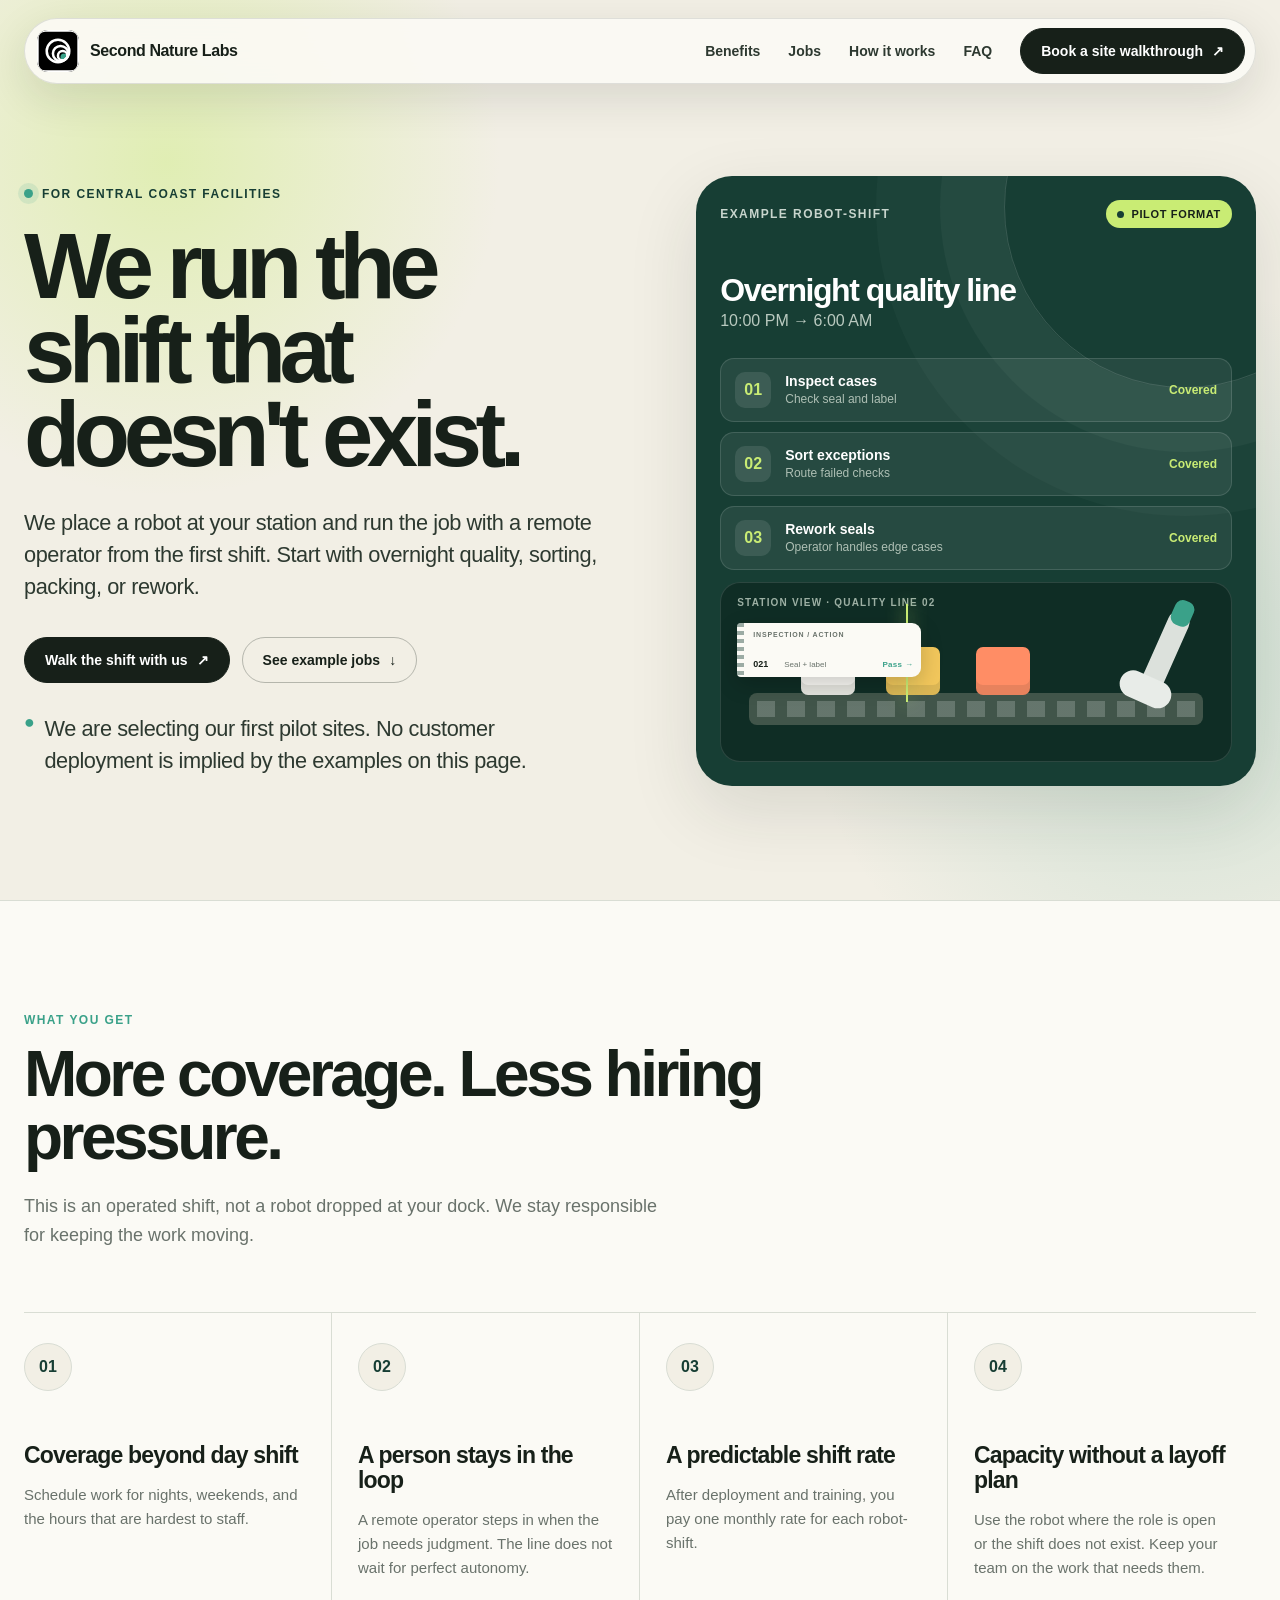
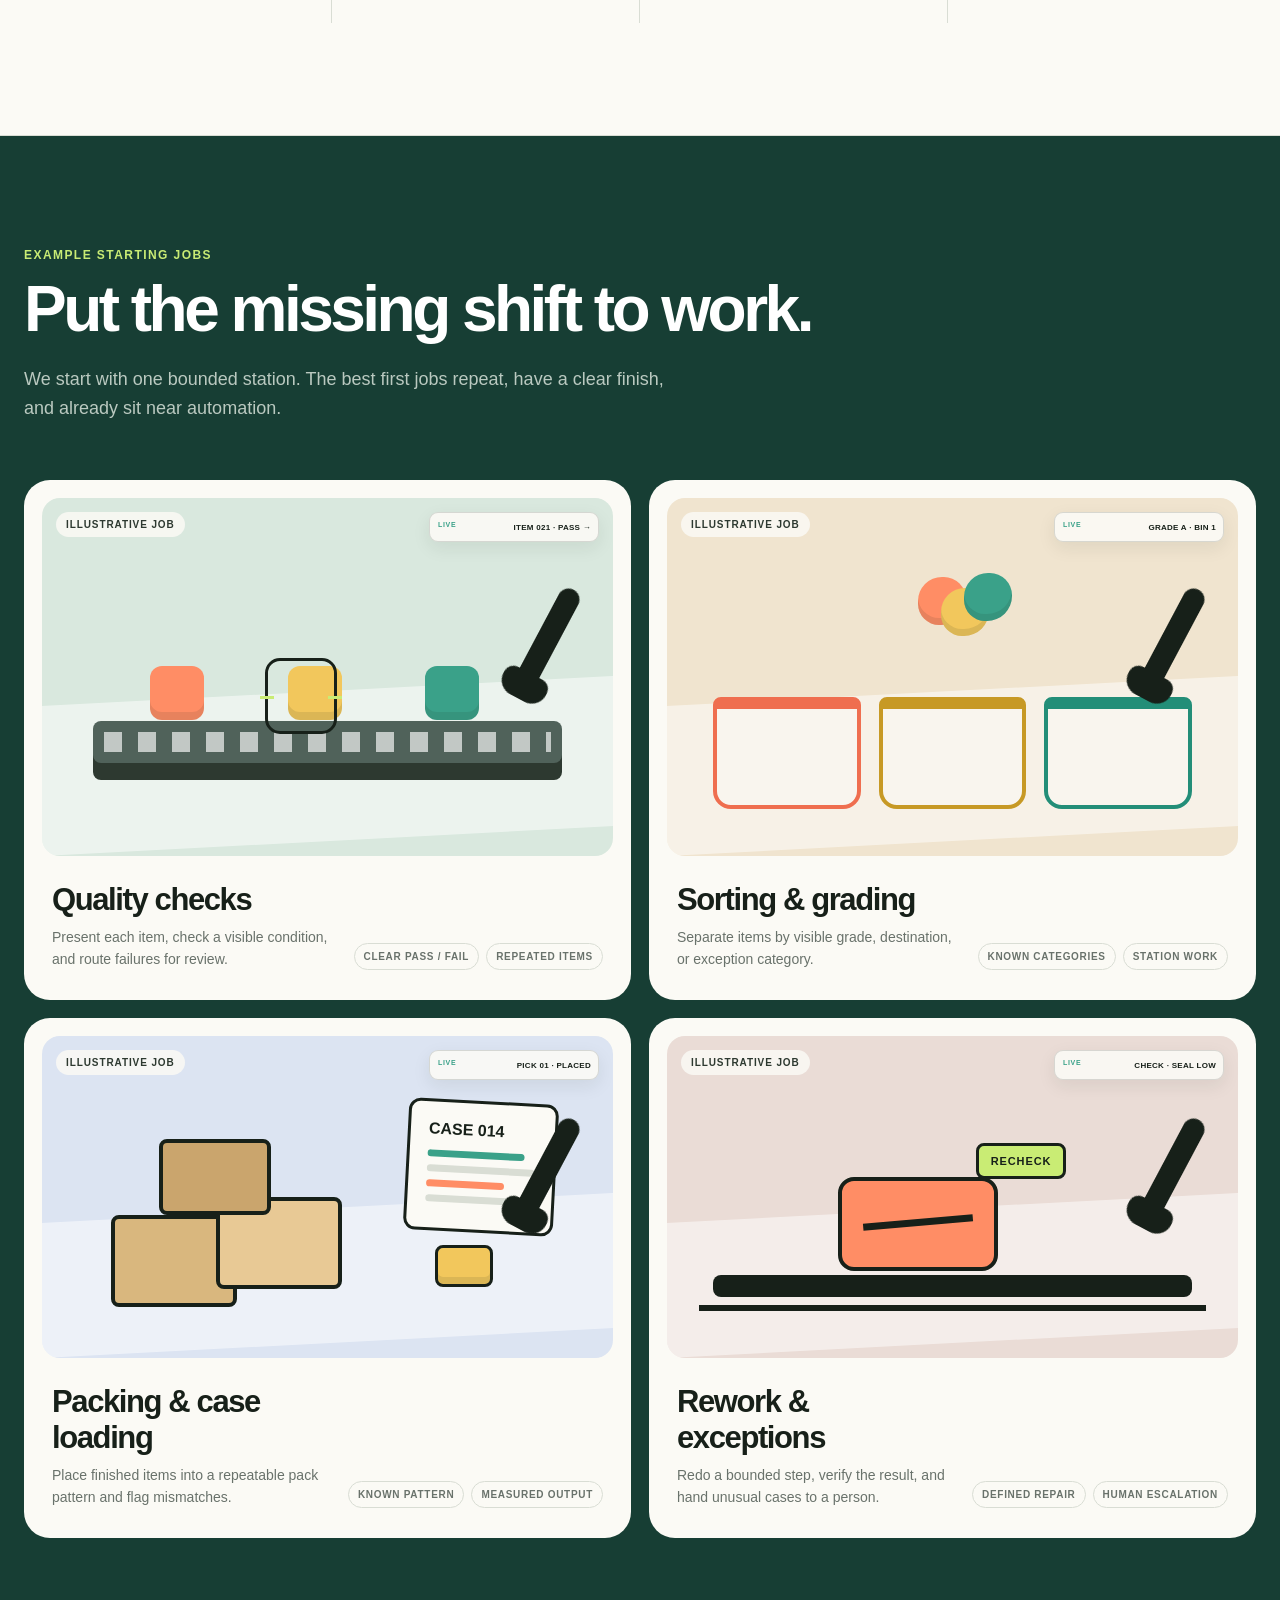
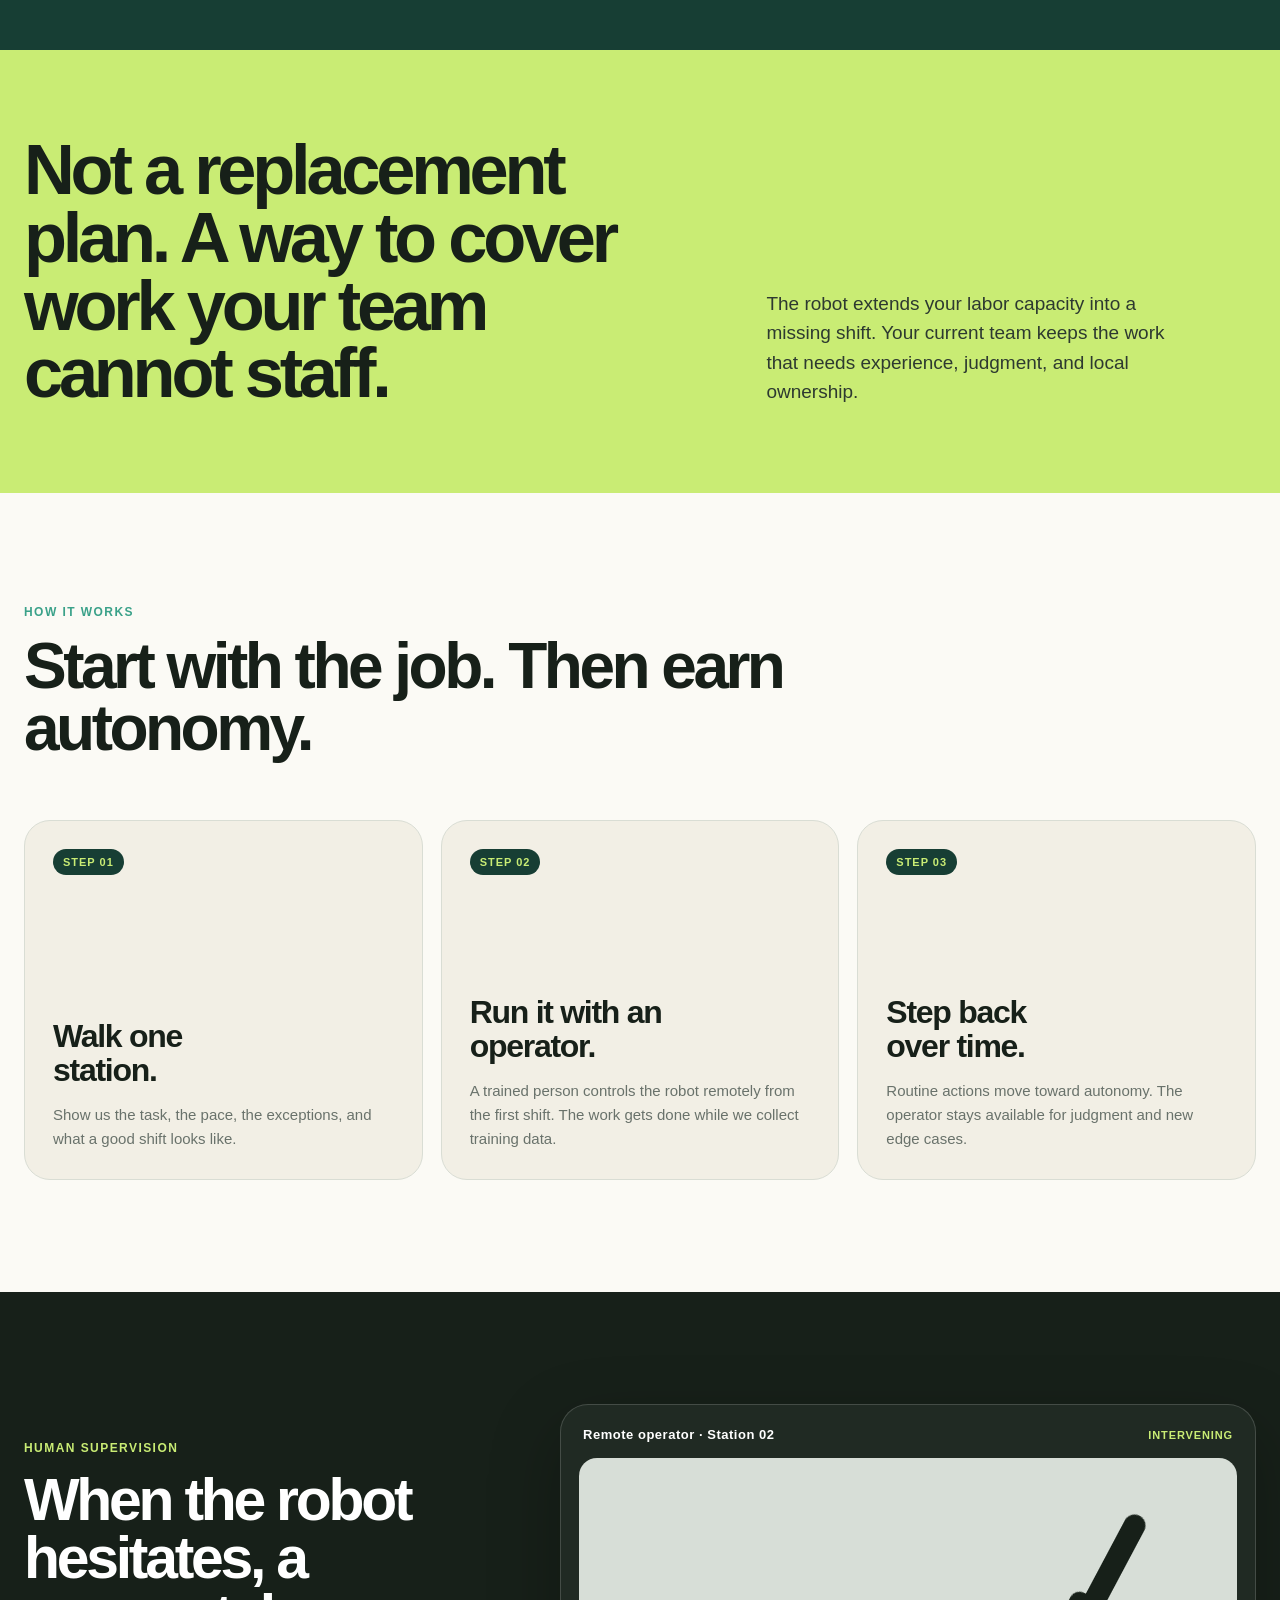
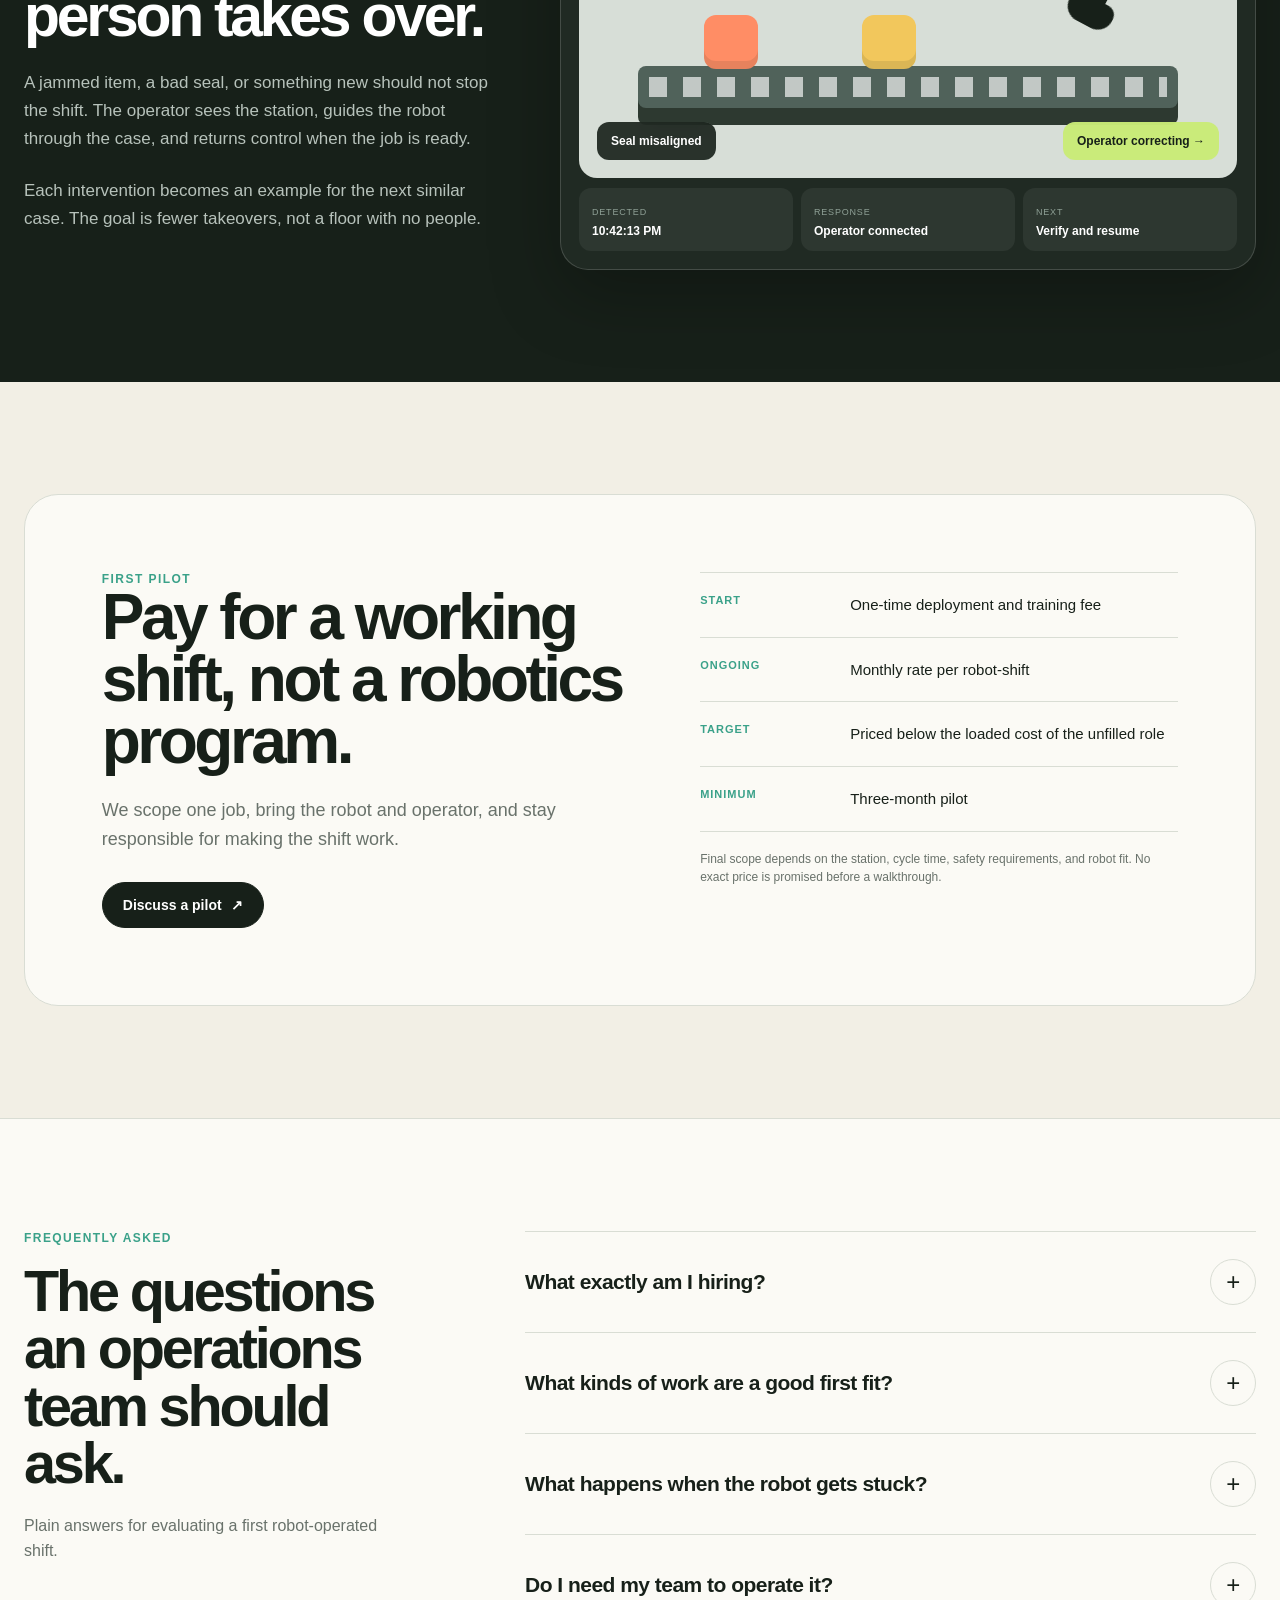
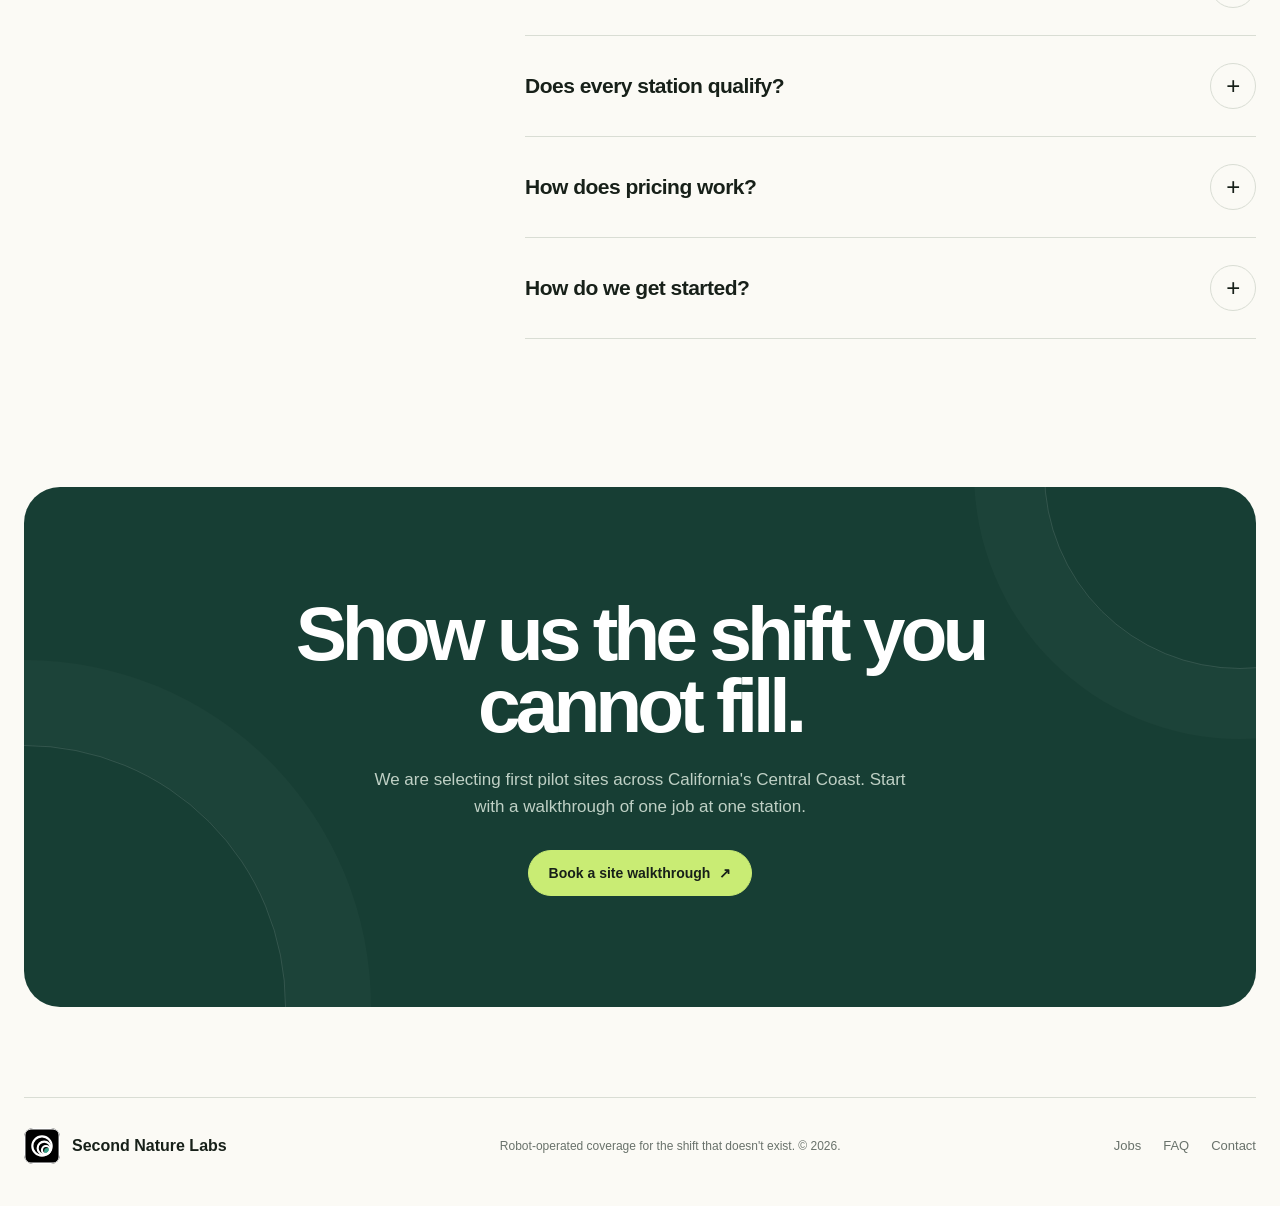
==== commit b6cff41b: "Animate robot shift workflow illustrations" ====
--- a/index.html
+++ b/index.html
@@ -299,12 +299,60 @@
       letter-spacing: 0.12em;
       text-transform: uppercase;
     }
+    .inspection-feed {
+      position: absolute;
+      z-index: 7;
+      left: 16px;
+      top: 40px;
+      width: 184px;
+      height: 54px;
+      padding: 8px 10px 7px 16px;
+      border-radius: 4px 9px 9px 4px;
+      background: var(--paper);
+      color: var(--ink);
+      box-shadow: 0 7px 22px rgba(0,0,0,0.2);
+      overflow: hidden;
+    }
+    .inspection-feed::before {
+      content: "";
+      position: absolute;
+      inset: 0 auto 0 0;
+      width: 7px;
+      background: repeating-linear-gradient(180deg, var(--green) 0 4px, transparent 4px 8px);
+      opacity: 0.42;
+    }
+    .feed-title {
+      display: block;
+      color: var(--muted);
+      font-size: 7px;
+      font-weight: 850;
+      letter-spacing: 0.12em;
+      text-transform: uppercase;
+    }
+    .inspection-entry {
+      position: absolute;
+      left: 16px;
+      right: 8px;
+      bottom: 8px;
+      display: grid;
+      grid-template-columns: 26px 1fr auto;
+      align-items: center;
+      gap: 5px;
+      opacity: 0;
+      transform: translateY(8px);
+      font-size: 8px;
+      white-space: nowrap;
+    }
+    .shift-card:not(.is-visible) .inspection-entry:nth-child(2) { opacity: 1; transform: none; }
+    .inspection-entry b { font-size: 9px; }
+    .inspection-entry span { color: var(--muted); }
+    .inspection-entry strong { color: var(--teal); font-size: 8px; letter-spacing: 0.04em; }
     .belt { position: absolute; left: 28px; right: 28px; bottom: 36px; height: 32px; border-radius: 8px; background: #41554a; }
     .belt::after { content: ""; position: absolute; inset: 8px; background: repeating-linear-gradient(90deg, #78877f 0 18px, transparent 18px 30px); opacity: 0.65; }
     .case { position: absolute; bottom: 66px; width: 54px; height: 48px; border-radius: 7px; background: var(--paper); box-shadow: inset 0 -10px rgba(23,32,25,0.1); }
-    .case.one { left: 80px; }
-    .case.two { left: 165px; background: var(--yellow); }
-    .case.three { left: 255px; background: var(--orange); }
+    .case.one { left: 80px; --item-delay: 0s; }
+    .case.two { left: 165px; --item-delay: -2.4s; background: var(--yellow); }
+    .case.three { left: 255px; --item-delay: -4.8s; background: var(--orange); }
     .scan-line { position: absolute; left: 185px; bottom: 59px; width: 2px; height: 98px; background: var(--lime); box-shadow: 0 0 18px var(--lime); }
     .robot-arm {
       position: absolute;
@@ -385,6 +433,46 @@
       letter-spacing: 0.09em;
       text-transform: uppercase;
     }
+    .scene-events {
+      position: absolute;
+      z-index: 8;
+      top: 14px;
+      right: 14px;
+      width: 170px;
+      height: 30px;
+      border: 1px solid rgba(23,32,25,0.15);
+      border-radius: 9px;
+      background: rgba(251,250,245,0.9);
+      color: var(--ink);
+      box-shadow: 0 6px 18px rgba(23,32,25,0.08);
+      overflow: hidden;
+    }
+    .scene-events::before {
+      content: "LIVE";
+      position: absolute;
+      z-index: 2;
+      left: 8px;
+      top: 8px;
+      color: var(--teal);
+      font-size: 7px;
+      font-weight: 900;
+      letter-spacing: 0.1em;
+    }
+    .scene-event {
+      position: absolute;
+      inset: 0 7px 0 40px;
+      display: flex;
+      align-items: center;
+      justify-content: flex-end;
+      opacity: 0;
+      transform: translateY(8px);
+      font-size: 8px;
+      font-weight: 800;
+      letter-spacing: 0.035em;
+      text-transform: uppercase;
+      white-space: nowrap;
+    }
+    .job-scene:not(.is-visible) .scene-event:first-child { opacity: 1; transform: none; }
     .job-copy { padding: 26px 10px 12px; display: grid; grid-template-columns: 1fr auto; gap: 20px; align-items: end; }
     .job-copy h3 { margin: 0; font-size: 31px; letter-spacing: -0.045em; }
     .job-copy p { max-width: 430px; margin: 9px 0 0; color: var(--muted); font-size: 14px; line-height: 1.55; }
@@ -410,8 +498,10 @@
     .bin:nth-child(1) { border-color: #ef6e4f; }
     .bin:nth-child(2) { border-color: #c79925; }
     .bin:nth-child(3) { border-color: #238e78; }
-    .sort-items { position: absolute; left: 24%; right: 24%; top: 20%; display: flex; justify-content: space-between; }
-    .sort-items span { width: 48px; height: 48px; border-radius: 50% 46% 52% 44%; background: var(--orange); box-shadow: 65px 18px 0 var(--yellow), 125px -2px 0 var(--teal); }
+    .sort-items { position: absolute; inset: 0; }
+    .sort-items span { position: absolute; left: 44%; top: 22%; width: 48px; height: 48px; border-radius: 50% 46% 52% 44%; background: var(--orange); box-shadow: inset 0 -7px rgba(23,32,25,0.1); }
+    .sort-items .grade-b { left: 48%; top: 25%; background: var(--yellow); }
+    .sort-items .grade-c { left: 52%; top: 21%; background: var(--teal); }
 
     .box-stack { position: absolute; left: 12%; bottom: 16%; width: 46%; height: 56%; }
     .box-stack span { position: absolute; width: 126px; height: 92px; border: 4px solid var(--ink); border-radius: 8px; background: #d9b77e; }
@@ -423,6 +513,7 @@
     .packing-list i { display: block; height: 7px; margin: 8px 0; border-radius: 5px; background: var(--line); }
     .packing-list i:nth-child(2) { width: 90%; background: var(--teal); }
     .packing-list i:nth-child(4) { width: 72%; background: var(--orange); }
+    .pack-item { position: absolute; z-index: 5; right: 21%; bottom: 22%; width: 58px; height: 42px; border: 3px solid var(--ink); border-radius: 8px; background: var(--yellow); box-shadow: inset 0 -7px rgba(23,32,25,0.1); }
 
     .rework-table { position: absolute; left: 8%; right: 8%; bottom: 19%; height: 22px; background: var(--ink); border-radius: 8px; box-shadow: 22px 22px 0 -8px var(--ink), -22px 22px 0 -8px var(--ink); }
     .rework-item { position: absolute; left: 30%; bottom: 27%; width: 160px; height: 94px; border-radius: 16px; background: var(--orange); border: 4px solid var(--ink); }
@@ -462,6 +553,182 @@
     .log-item { padding: 13px; border-radius: 12px; background: rgba(255,255,255,0.06); }
     .log-item small { color: #8fa096; font-size: 9px; letter-spacing: 0.09em; text-transform: uppercase; }
     .log-item strong { display: block; margin-top: 5px; font-size: 12px; }
+
+    /* Motion is explanatory: item enters, the station evaluates it, then the action is recorded. */
+    .is-visible .belt::after,
+    .is-visible .scene-belt::after { animation: beltTravel 0.8s linear infinite; }
+    .shift-card.is-visible .case {
+      animation: heroCase 7.2s linear infinite;
+      animation-delay: var(--item-delay);
+    }
+    .shift-card.is-visible .scan-line { animation: scanPulse 2.4s ease-in-out infinite; }
+    .shift-card.is-visible .robot-arm { animation: heroArm 7.2s ease-in-out infinite; }
+    .shift-card.is-visible .inspection-entry {
+      animation: eventPrint 7.2s ease infinite;
+      animation-delay: calc(var(--item-delay) + 3.15s);
+      animation-fill-mode: both;
+    }
+
+    .scene-item.i1 { --item-delay: 0s; }
+    .scene-item.i2 { --item-delay: -2.4s; }
+    .scene-item.i3 { --item-delay: -4.8s; }
+    .quality-scene.is-visible .scene-item {
+      animation: qualityItem 7.2s linear infinite;
+      animation-delay: var(--item-delay);
+    }
+    .quality-scene.is-visible .vision-frame { animation: visionRead 2.4s ease-in-out infinite; }
+    .quality-scene.is-visible .mini-arm { animation: qualityArm 7.2s ease-in-out infinite; }
+
+    .scene-event { --event-delay: 0s; }
+    .scene-event:nth-child(2) { --event-delay: -2.2s; }
+    .scene-event:nth-child(3) { --event-delay: -4.4s; }
+    .job-scene.is-visible .scene-event {
+      animation: sceneEvent 6.6s ease infinite;
+      animation-delay: var(--event-delay);
+    }
+    .sort-scene.is-visible .grade-a { animation: sortToA 6.6s ease-in-out infinite; }
+    .sort-scene.is-visible .grade-b { animation: sortToB 6.6s ease-in-out -2.2s infinite; }
+    .sort-scene.is-visible .grade-c { animation: sortToC 6.6s ease-in-out -4.4s infinite; }
+    .sort-scene.is-visible .mini-arm { animation: sortArm 2.2s ease-in-out infinite; }
+
+    .pack-scene.is-visible .pack-item { animation: packMove 5.4s ease-in-out infinite; }
+    .pack-scene.is-visible .mini-arm { animation: packArm 5.4s ease-in-out infinite; }
+    .pack-scene.is-visible .packing-list i { animation: listCheck 5.4s ease-in-out infinite; }
+    .pack-scene.is-visible .packing-list i:nth-child(2) { animation-delay: -4.05s; }
+    .pack-scene.is-visible .packing-list i:nth-child(3) { animation-delay: -2.7s; }
+    .pack-scene.is-visible .packing-list i:nth-child(4) { animation-delay: -1.35s; }
+
+    .rework-scene.is-visible .mini-arm { animation: reworkArm 5.8s ease-in-out infinite; }
+    .rework-scene.is-visible .rework-item { animation: reworkItem 5.8s ease-in-out infinite; }
+    .rework-scene.is-visible .rework-item::before { animation: reworkSeal 5.8s ease-in-out infinite; }
+    .rework-scene.is-visible .rework-item::after { animation: reworkTag 5.8s ease-in-out infinite; }
+
+    .operator-panel.is-visible .operator-state { animation: operatorState 2s ease-in-out infinite; }
+    .operator-panel.is-visible .camera-view .scene-item.i1 { animation: interventionItem 7s linear infinite; }
+    .operator-panel.is-visible .camera-view .scene-item.i2 { animation: interventionItem 7s linear -3.5s infinite; }
+    .operator-panel.is-visible .camera-view .mini-arm { animation: interventionArm 7s ease-in-out infinite; }
+    .operator-panel.is-visible .camera-alert { animation: alertCycle 7s ease-in-out infinite; }
+    .operator-panel.is-visible .camera-control { animation: controlCycle 7s ease-in-out infinite; }
+    .operator-panel.is-visible .log-item { animation: logStep 7s ease-in-out infinite; }
+    .operator-panel.is-visible .log-item:nth-child(2) { animation-delay: -4.65s; }
+    .operator-panel.is-visible .log-item:nth-child(3) { animation-delay: -2.3s; }
+
+    @keyframes beltTravel { to { background-position: 30px 0; } }
+    @keyframes heroCase {
+      0% { left: -64px; }
+      100% { left: calc(100% + 10px); }
+    }
+    @keyframes scanPulse {
+      0%, 38%, 64%, 100% { opacity: 0.45; box-shadow: 0 0 8px var(--lime); }
+      48%, 54% { opacity: 1; box-shadow: 0 0 24px 5px var(--lime); }
+    }
+    @keyframes heroArm {
+      0%, 54%, 100% { transform: rotate(24deg); }
+      61%, 70% { transform: rotate(42deg); }
+    }
+    @keyframes eventPrint {
+      0%, 4% { opacity: 0; transform: translateY(8px); }
+      7%, 37% { opacity: 1; transform: translateY(0); }
+      40%, 100% { opacity: 0; transform: translateY(-7px); }
+    }
+    @keyframes qualityItem {
+      0% { left: -60px; }
+      100% { left: calc(100% + 8px); }
+    }
+    @keyframes visionRead {
+      0%, 38%, 65%, 100% { border-color: var(--ink); box-shadow: none; }
+      46%, 56% { border-color: var(--teal); box-shadow: 0 0 0 6px rgba(58,161,137,0.18); }
+    }
+    @keyframes qualityArm {
+      0%, 56%, 100% { transform: rotate(28deg); }
+      64%, 74% { transform: rotate(42deg); }
+    }
+    @keyframes sceneEvent {
+      0%, 4% { opacity: 0; transform: translateY(8px); }
+      7%, 37% { opacity: 1; transform: translateY(0); }
+      40%, 100% { opacity: 0; transform: translateY(-7px); }
+    }
+    @keyframes sortToA {
+      0%, 5% { left: 44%; top: 22%; opacity: 0; }
+      12%, 48% { opacity: 1; }
+      67% { left: 15%; top: 64%; opacity: 1; }
+      78%, 100% { left: 15%; top: 64%; opacity: 0; }
+    }
+    @keyframes sortToB {
+      0%, 5% { left: 44%; top: 22%; opacity: 0; }
+      12%, 48% { opacity: 1; }
+      67% { left: 45%; top: 64%; opacity: 1; }
+      78%, 100% { left: 45%; top: 64%; opacity: 0; }
+    }
+    @keyframes sortToC {
+      0%, 5% { left: 44%; top: 22%; opacity: 0; }
+      12%, 48% { opacity: 1; }
+      67% { left: 75%; top: 64%; opacity: 1; }
+      78%, 100% { left: 75%; top: 64%; opacity: 0; }
+    }
+    @keyframes sortArm {
+      0%, 100% { transform: rotate(28deg); }
+      45%, 62% { transform: rotate(4deg); }
+    }
+    @keyframes packMove {
+      0%, 10% { right: 21%; bottom: 22%; opacity: 0; transform: rotate(0); }
+      18%, 36% { opacity: 1; }
+      52% { right: 30%; bottom: 47%; transform: rotate(-4deg); }
+      76% { right: 58%; bottom: 43%; opacity: 1; transform: rotate(2deg); }
+      88%, 100% { right: 58%; bottom: 43%; opacity: 0; }
+    }
+    @keyframes packArm {
+      0%, 18%, 100% { transform: rotate(28deg); }
+      40%, 56% { transform: rotate(5deg); }
+      76%, 86% { transform: rotate(-22deg); }
+    }
+    @keyframes listCheck {
+      0%, 18% { background: var(--line); transform: scaleX(0.82); transform-origin: left; }
+      26%, 70% { background: var(--teal); transform: scaleX(1); }
+      84%, 100% { background: var(--line); }
+    }
+    @keyframes reworkArm {
+      0%, 18%, 100% { transform: rotate(28deg); }
+      34%, 62% { transform: rotate(52deg); }
+      76%, 88% { transform: rotate(18deg); }
+    }
+    @keyframes reworkItem {
+      0%, 29%, 70%, 100% { transform: translateX(0); }
+      36%, 44%, 52%, 60% { transform: translateX(3px); }
+      40%, 48%, 56%, 64% { transform: translateX(-3px); }
+    }
+    @keyframes reworkSeal {
+      0%, 52% { background: var(--ink); box-shadow: none; }
+      64%, 88% { background: var(--teal); box-shadow: 0 0 0 4px rgba(58,161,137,0.2); }
+      100% { background: var(--ink); }
+    }
+    @keyframes reworkTag {
+      0%, 54% { content: "RECHECK"; background: var(--lime); }
+      65%, 90% { content: "VERIFIED"; background: #9edbc9; }
+      100% { content: "RECHECK"; background: var(--lime); }
+    }
+    @keyframes operatorState { 50% { opacity: 0.48; } }
+    @keyframes interventionItem {
+      0% { left: -60px; }
+      28%, 58% { left: 43%; }
+      82%, 100% { left: calc(100% + 8px); }
+    }
+    @keyframes interventionArm {
+      0%, 25%, 72%, 100% { transform: rotate(28deg); }
+      38%, 57% { transform: rotate(58deg); }
+    }
+    @keyframes alertCycle {
+      0%, 24%, 72%, 100% { opacity: 0; transform: translateY(6px); }
+      30%, 62% { opacity: 1; transform: translateY(0); }
+    }
+    @keyframes controlCycle {
+      0%, 34%, 78%, 100% { opacity: 0.45; transform: translateX(0); }
+      43%, 63% { opacity: 1; transform: translateX(-5px); }
+    }
+    @keyframes logStep {
+      0%, 7%, 38%, 100% { background: rgba(255,255,255,0.06); transform: translateY(0); }
+      12%, 31% { background: rgba(201,236,116,0.16); transform: translateY(-3px); }
+    }
 
     .engagement { background: var(--cream); }
     .engagement-card { display: grid; grid-template-columns: 1.05fr 0.95fr; gap: 70px; padding: clamp(34px, 6vw, 78px); border-radius: 34px; background: var(--paper); border: 1px solid var(--line); }
@@ -612,6 +879,8 @@
     @media (prefers-reduced-motion: reduce) {
       html { scroll-behavior: auto; }
       *, *::before, *::after { animation-duration: 0.01ms !important; animation-iteration-count: 1 !important; transition-duration: 0.01ms !important; }
+      .inspection-entry, .scene-event { opacity: 0 !important; transform: none !important; }
+      .inspection-entry:nth-child(2), .scene-event:first-child { opacity: 1 !important; }
     }
   </style>
 </head>
@@ -650,7 +919,7 @@
           <p class="pilot-note"><span aria-hidden="true">●</span><span>We are selecting our first pilot sites. No customer deployment is implied by the examples on this page.</span></p>
         </div>
 
-        <div class="shift-card" aria-label="Illustrative overnight shift coverage card">
+        <div class="shift-card" data-motion aria-label="Illustrative overnight shift coverage card">
           <div class="shift-head">
             <span class="shift-label">Example robot-shift</span>
             <span class="status-pill">Pilot format</span>
@@ -664,6 +933,12 @@
           </div>
           <div class="workcell" aria-hidden="true">
             <span class="station-label">Station view · Quality line 02</span>
+            <div class="inspection-feed">
+              <span class="feed-title">Inspection / action</span>
+              <span class="inspection-entry" style="--item-delay:0s"><b>021</b><span>Seal + label</span><strong>Pass →</strong></span>
+              <span class="inspection-entry" style="--item-delay:-2.4s"><b>022</b><span>Label skew</span><strong>Rework ↗</strong></span>
+              <span class="inspection-entry" style="--item-delay:-4.8s"><b>023</b><span>Seal + label</span><strong>Pass →</strong></span>
+            </div>
             <div class="belt"></div>
             <span class="case one"></span><span class="case two"></span><span class="case three"></span>
             <span class="scan-line"></span><span class="robot-arm"></span>
@@ -710,10 +985,11 @@
 
         <div class="job-grid">
           <article class="job-card">
-            <div class="job-scene" style="--scene-bg:#d9e8de" aria-hidden="true">
+            <div class="job-scene quality-scene" data-motion style="--scene-bg:#d9e8de" aria-hidden="true">
               <div class="station-floor"></div><div class="scene-belt"></div>
               <span class="scene-item i1"></span><span class="scene-item i2"></span><span class="scene-item i3"></span>
               <span class="vision-frame"></span><span class="mini-arm"></span>
+              <div class="scene-events"><span class="scene-event">Item 021 · Pass →</span><span class="scene-event">Item 022 · Rework ↗</span><span class="scene-event">Item 023 · Pass →</span></div>
             </div>
             <div class="job-copy">
               <div><h3>Quality checks</h3><p>Present each item, check a visible condition, and route failures for review.</p></div>
@@ -722,10 +998,11 @@
           </article>
 
           <article class="job-card">
-            <div class="job-scene" style="--scene-bg:#f0e4cf" aria-hidden="true">
-              <div class="station-floor"></div><div class="sort-items"><span></span></div>
+            <div class="job-scene sort-scene" data-motion style="--scene-bg:#f0e4cf" aria-hidden="true">
+              <div class="station-floor"></div><div class="sort-items"><span class="grade-a"></span><span class="grade-b"></span><span class="grade-c"></span></div>
               <div class="bins"><span class="bin"></span><span class="bin"></span><span class="bin"></span></div>
               <span class="mini-arm"></span>
+              <div class="scene-events"><span class="scene-event">Grade A · Bin 1</span><span class="scene-event">Grade B · Bin 2</span><span class="scene-event">Grade C · Bin 3</span></div>
             </div>
             <div class="job-copy">
               <div><h3>Sorting & grading</h3><p>Separate items by visible grade, destination, or exception category.</p></div>
@@ -734,9 +1011,10 @@
           </article>
 
           <article class="job-card">
-            <div class="job-scene" style="--scene-bg:#dce4f2" aria-hidden="true">
+            <div class="job-scene pack-scene" data-motion style="--scene-bg:#dce4f2" aria-hidden="true">
               <div class="station-floor"></div><div class="box-stack"><span></span><span></span><span></span></div>
-              <div class="packing-list"><strong>CASE 014</strong><i></i><i></i><i></i><i></i></div><span class="mini-arm"></span>
+              <div class="packing-list"><strong>CASE 014</strong><i></i><i></i><i></i><i></i></div><span class="pack-item"></span><span class="mini-arm"></span>
+              <div class="scene-events"><span class="scene-event">Pick 01 · Placed</span><span class="scene-event">Pick 02 · Placed</span><span class="scene-event">Pattern · Verified</span></div>
             </div>
             <div class="job-copy">
               <div><h3>Packing & case loading</h3><p>Place finished items into a repeatable pack pattern and flag mismatches.</p></div>
@@ -745,8 +1023,9 @@
           </article>
 
           <article class="job-card">
-            <div class="job-scene" style="--scene-bg:#eadcd6" aria-hidden="true">
+            <div class="job-scene rework-scene" data-motion style="--scene-bg:#eadcd6" aria-hidden="true">
               <div class="station-floor"></div><div class="rework-table"></div><div class="rework-item"></div><span class="mini-arm"></span>
+              <div class="scene-events"><span class="scene-event">Check · Seal low</span><span class="scene-event">Action · Reseal</span><span class="scene-event">Verify · Passed</span></div>
             </div>
             <div class="job-copy">
               <div><h3>Rework & exceptions</h3><p>Redo a bounded step, verify the result, and hand unusual cases to a person.</p></div>
@@ -784,7 +1063,7 @@
           <p>A jammed item, a bad seal, or something new should not stop the shift. The operator sees the station, guides the robot through the case, and returns control when the job is ready.</p>
           <p>Each intervention becomes an example for the next similar case. The goal is fewer takeovers, not a floor with no people.</p>
         </div>
-        <div class="operator-panel" aria-label="Illustrative remote intervention screen">
+        <div class="operator-panel" data-motion aria-label="Illustrative remote intervention screen">
           <div class="operator-top"><strong>Remote operator · Station 02</strong><span class="operator-state">Intervening</span></div>
           <div class="camera-view" aria-hidden="true">
             <div class="scene-belt"></div><span class="scene-item i1"></span><span class="scene-item i2"></span><span class="mini-arm"></span>
@@ -841,7 +1120,7 @@
           </details>
           <details>
             <summary>Do I need my team to operate it?</summary>
-            <p>No. Your team shows us the workflow and defines the station requirements. We provide remote operation throughout the robot-shift, so you do not need to assign a dedicated robot operator.</p>
+            <p>No. Your team shows us the workflow and owns the requirements for the station. We remotely operate the robot throughout each shift, so you do not need to assign a dedicated robot operator.</p>
           </details>
           <details>
             <summary>Does every station qualify?</summary>
@@ -906,6 +1185,15 @@
     addEventListener('resize', () => {
       if (innerWidth > 760) closeMenu();
     });
+
+    const motionTargets = document.querySelectorAll('[data-motion]');
+    const reducedMotion = matchMedia('(prefers-reduced-motion: reduce)');
+    if (!reducedMotion.matches && 'IntersectionObserver' in window) {
+      const motionObserver = new IntersectionObserver((entries) => {
+        entries.forEach((entry) => entry.target.classList.toggle('is-visible', entry.isIntersecting));
+      }, { threshold: 0.16, rootMargin: '8% 0px 8%' });
+      motionTargets.forEach((target) => motionObserver.observe(target));
+    }
   </script>
 </body>
 </html>
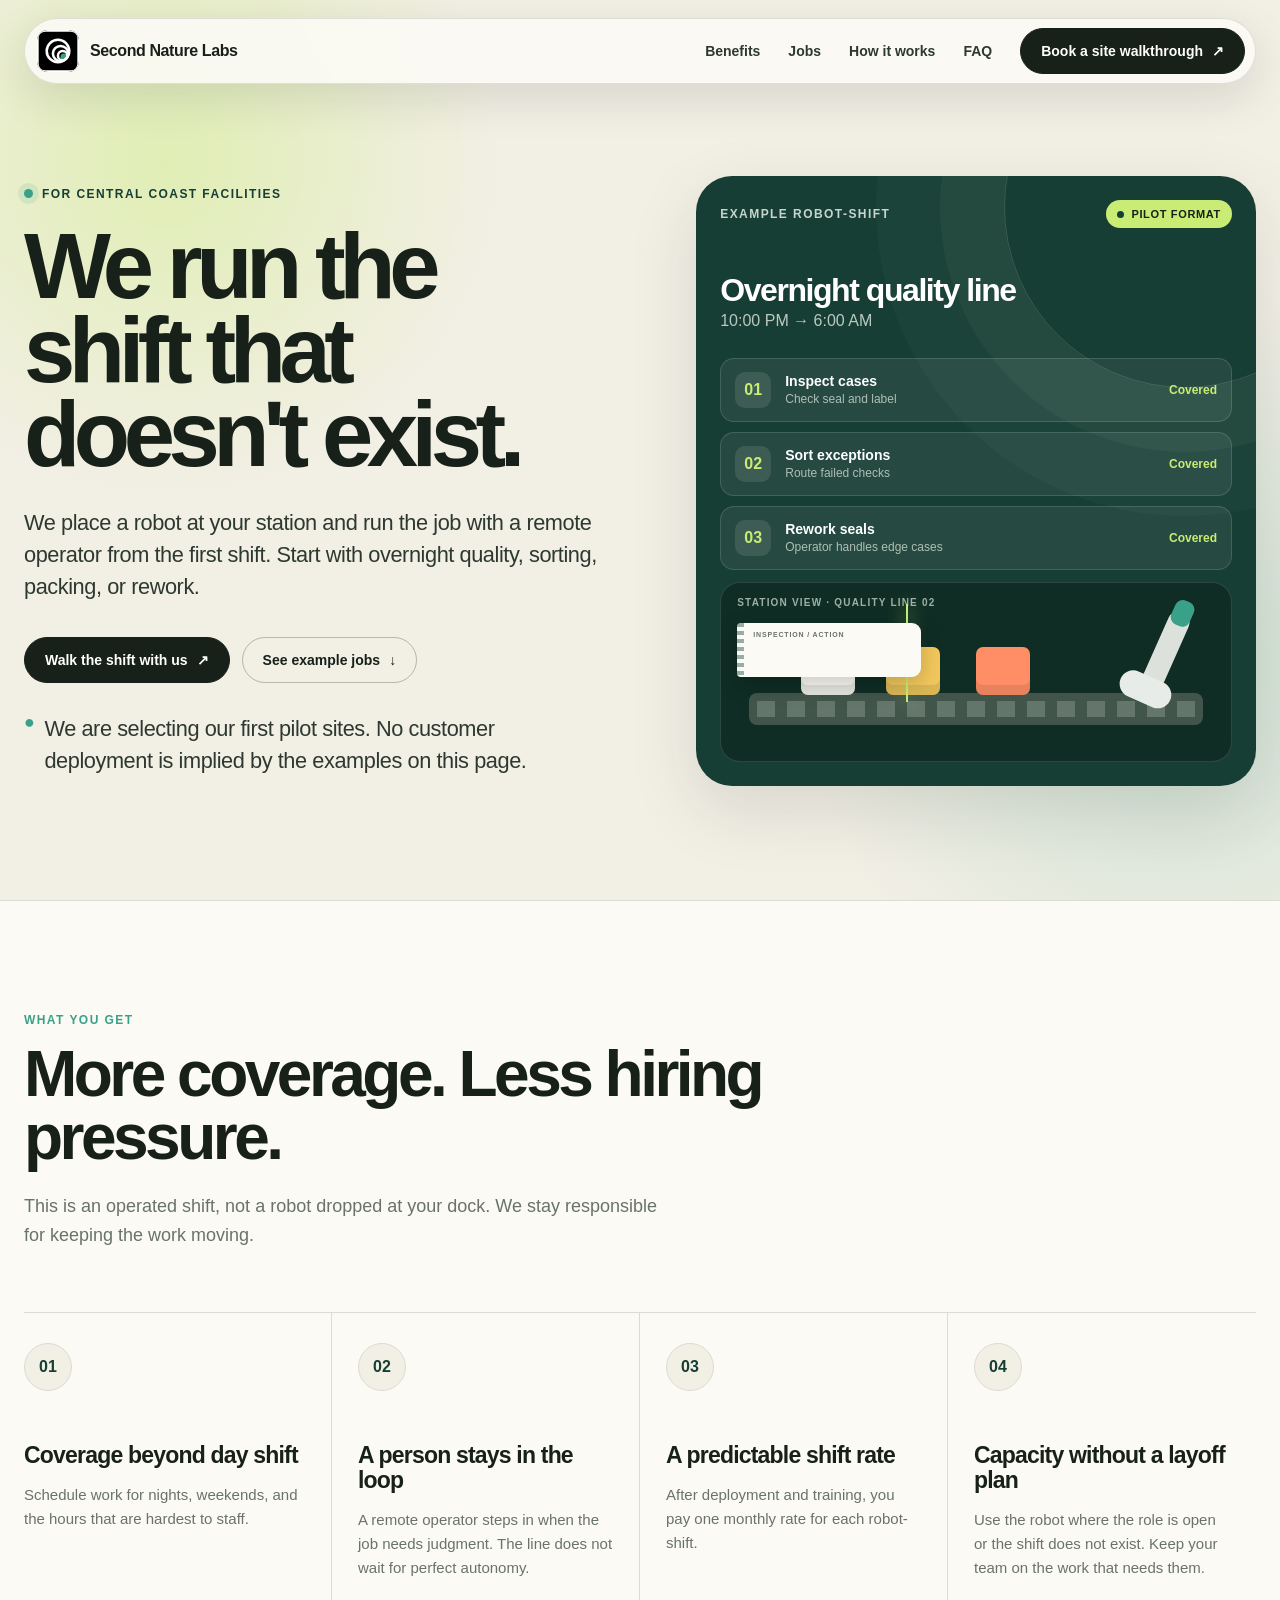
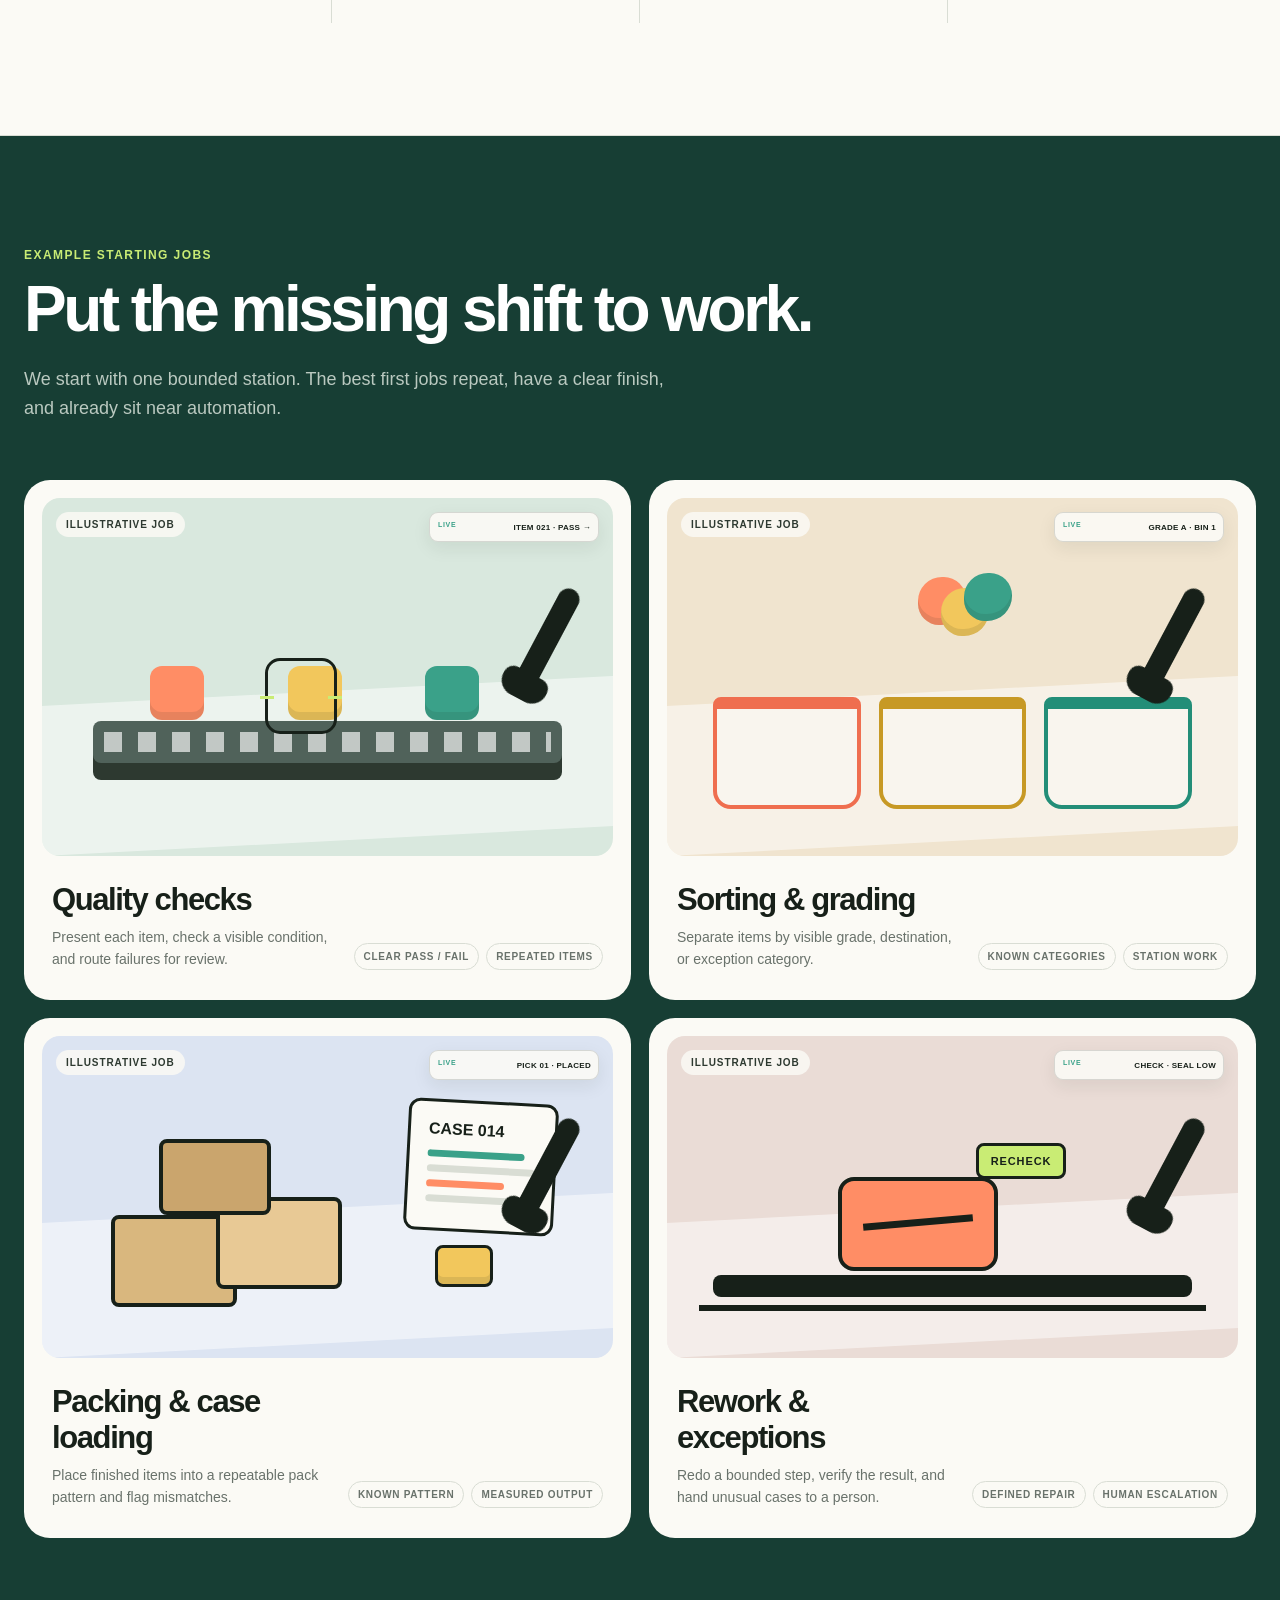
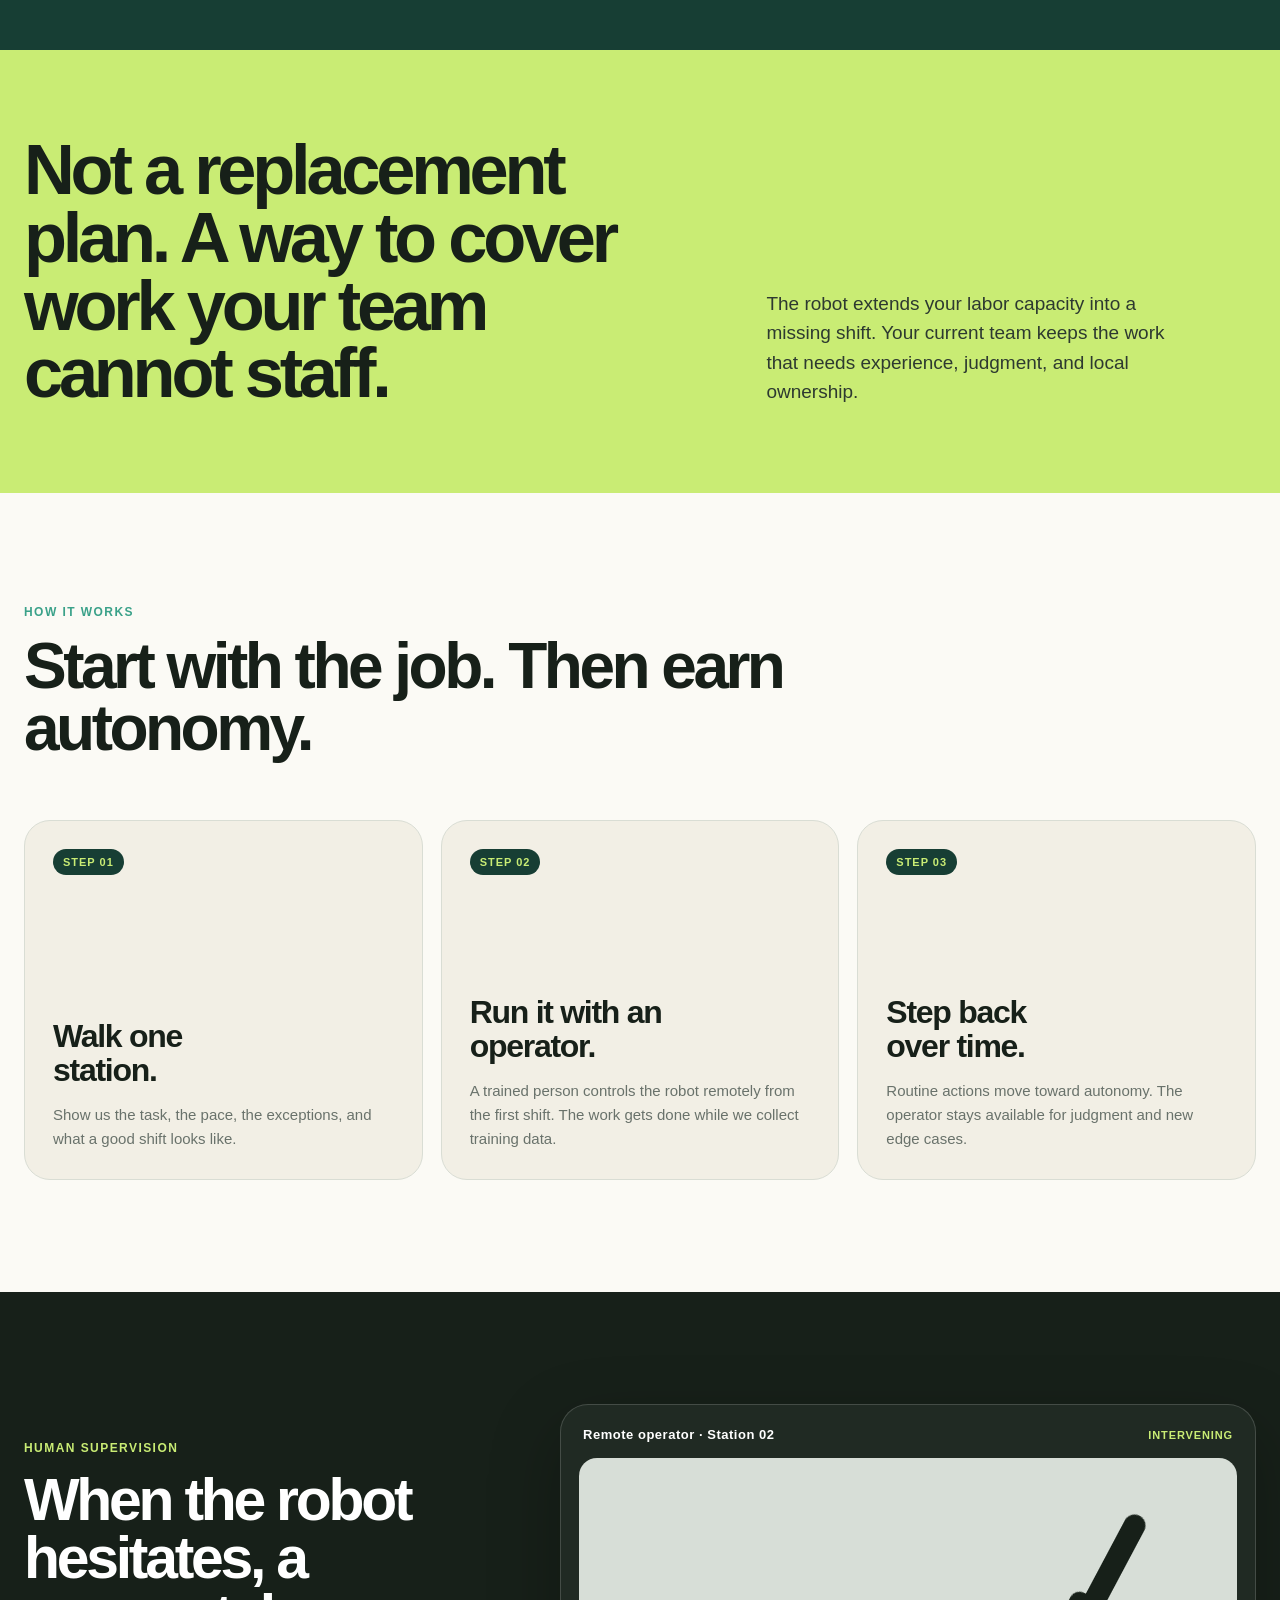
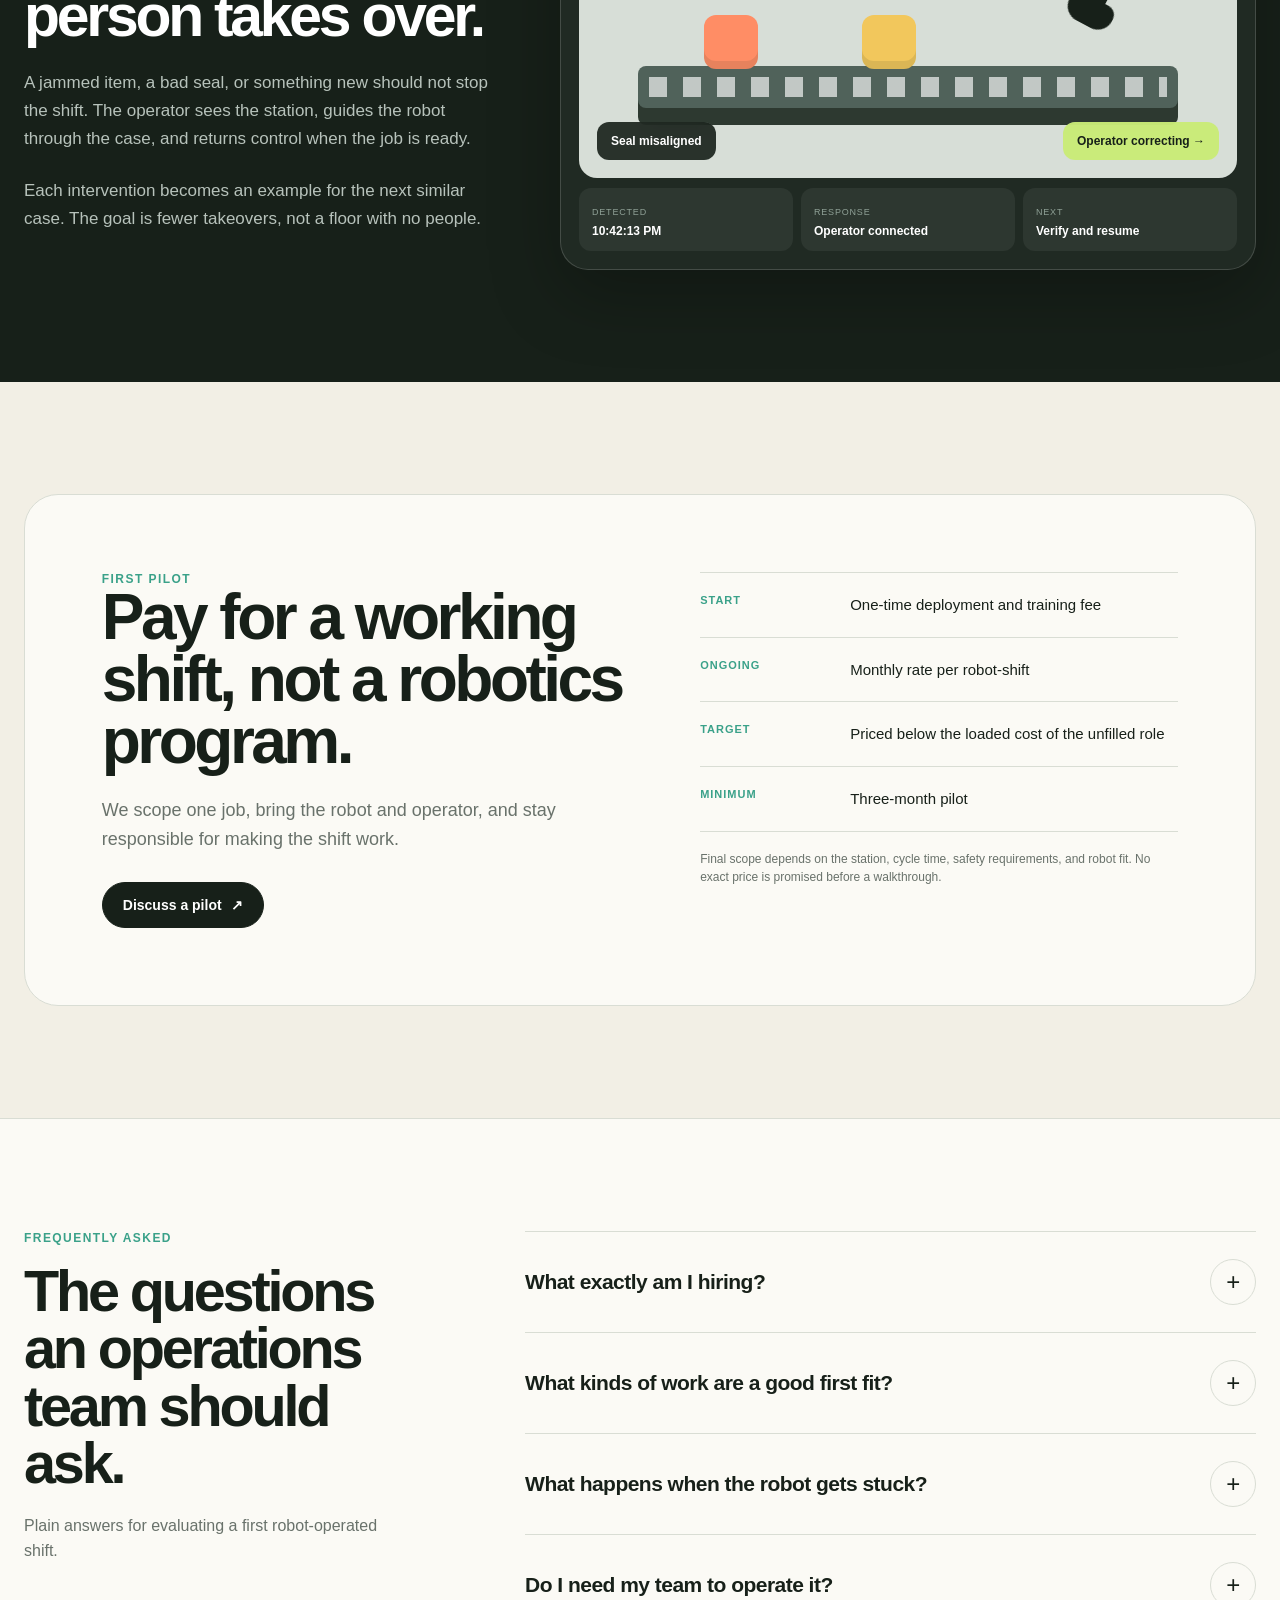
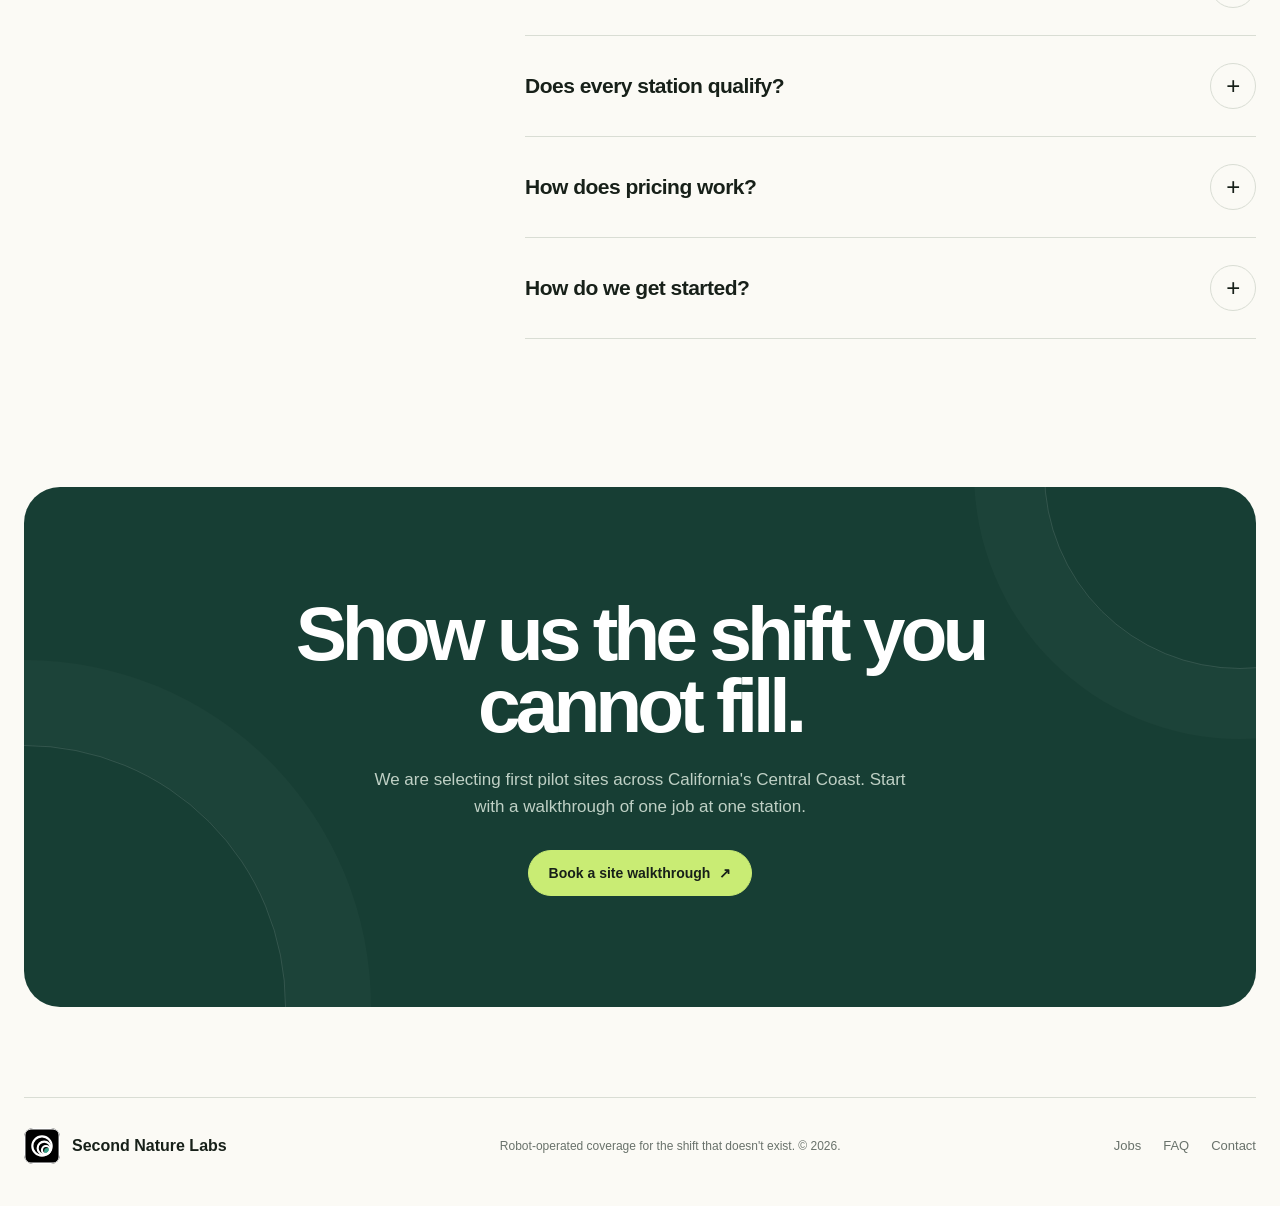
==== commit 3a5a4ccd: "Add flexible robot pricing options" ====
--- a/index.html
+++ b/index.html
@@ -1128,7 +1128,7 @@
           </details>
           <details>
             <summary>How does pricing work?</summary>
-            <p>The pilot has a one-time deployment and training fee, followed by a monthly rate per robot-shift. We target a rate below the loaded cost of the unfilled role.</p>
+            <p>The pilot includes a one-time deployment and training fee, followed by a monthly rate per robot-shift. We target a rate below the loaded cost of the unfilled role. Additional training and task execution are available for an added fee. Alternatively, the robot can be purchased outright for a one-time charge, with a small recurring subscription for model access.</p>
           </details>
           <details>
             <summary>How do we get started?</summary>
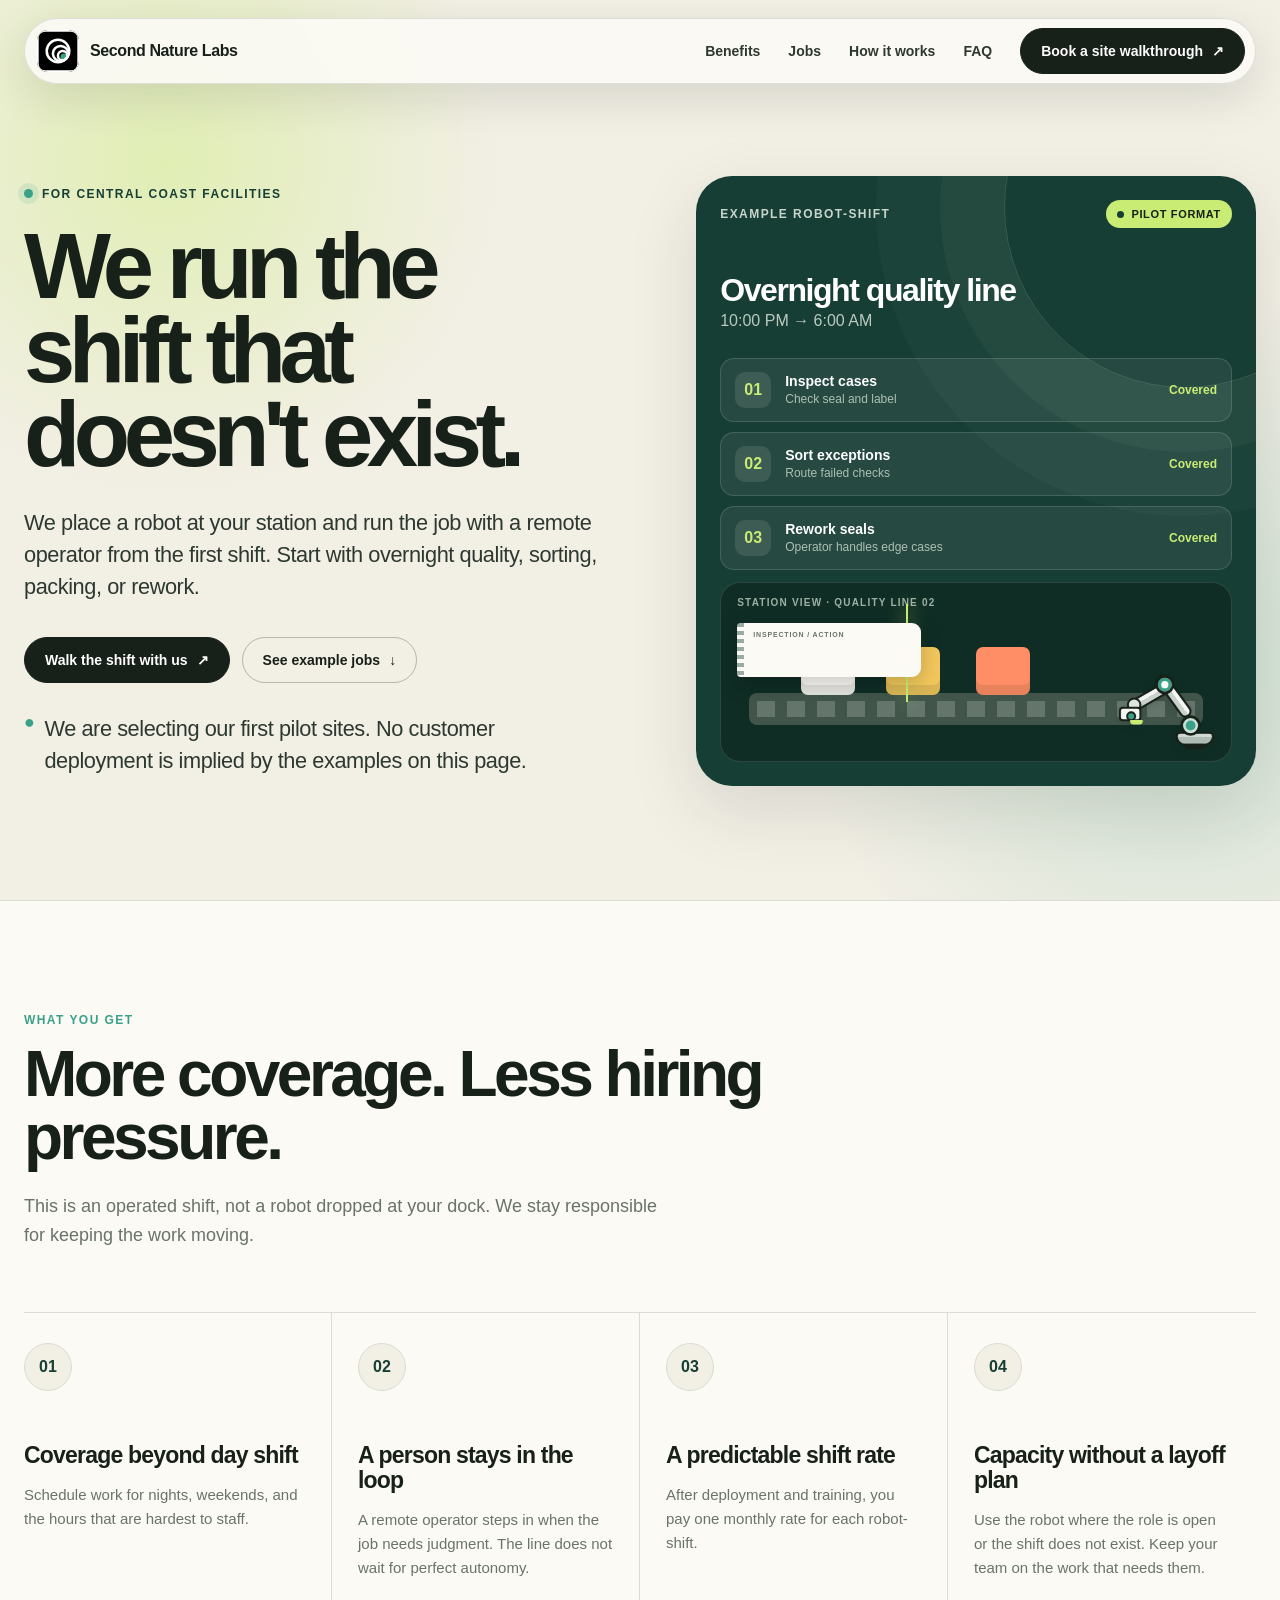
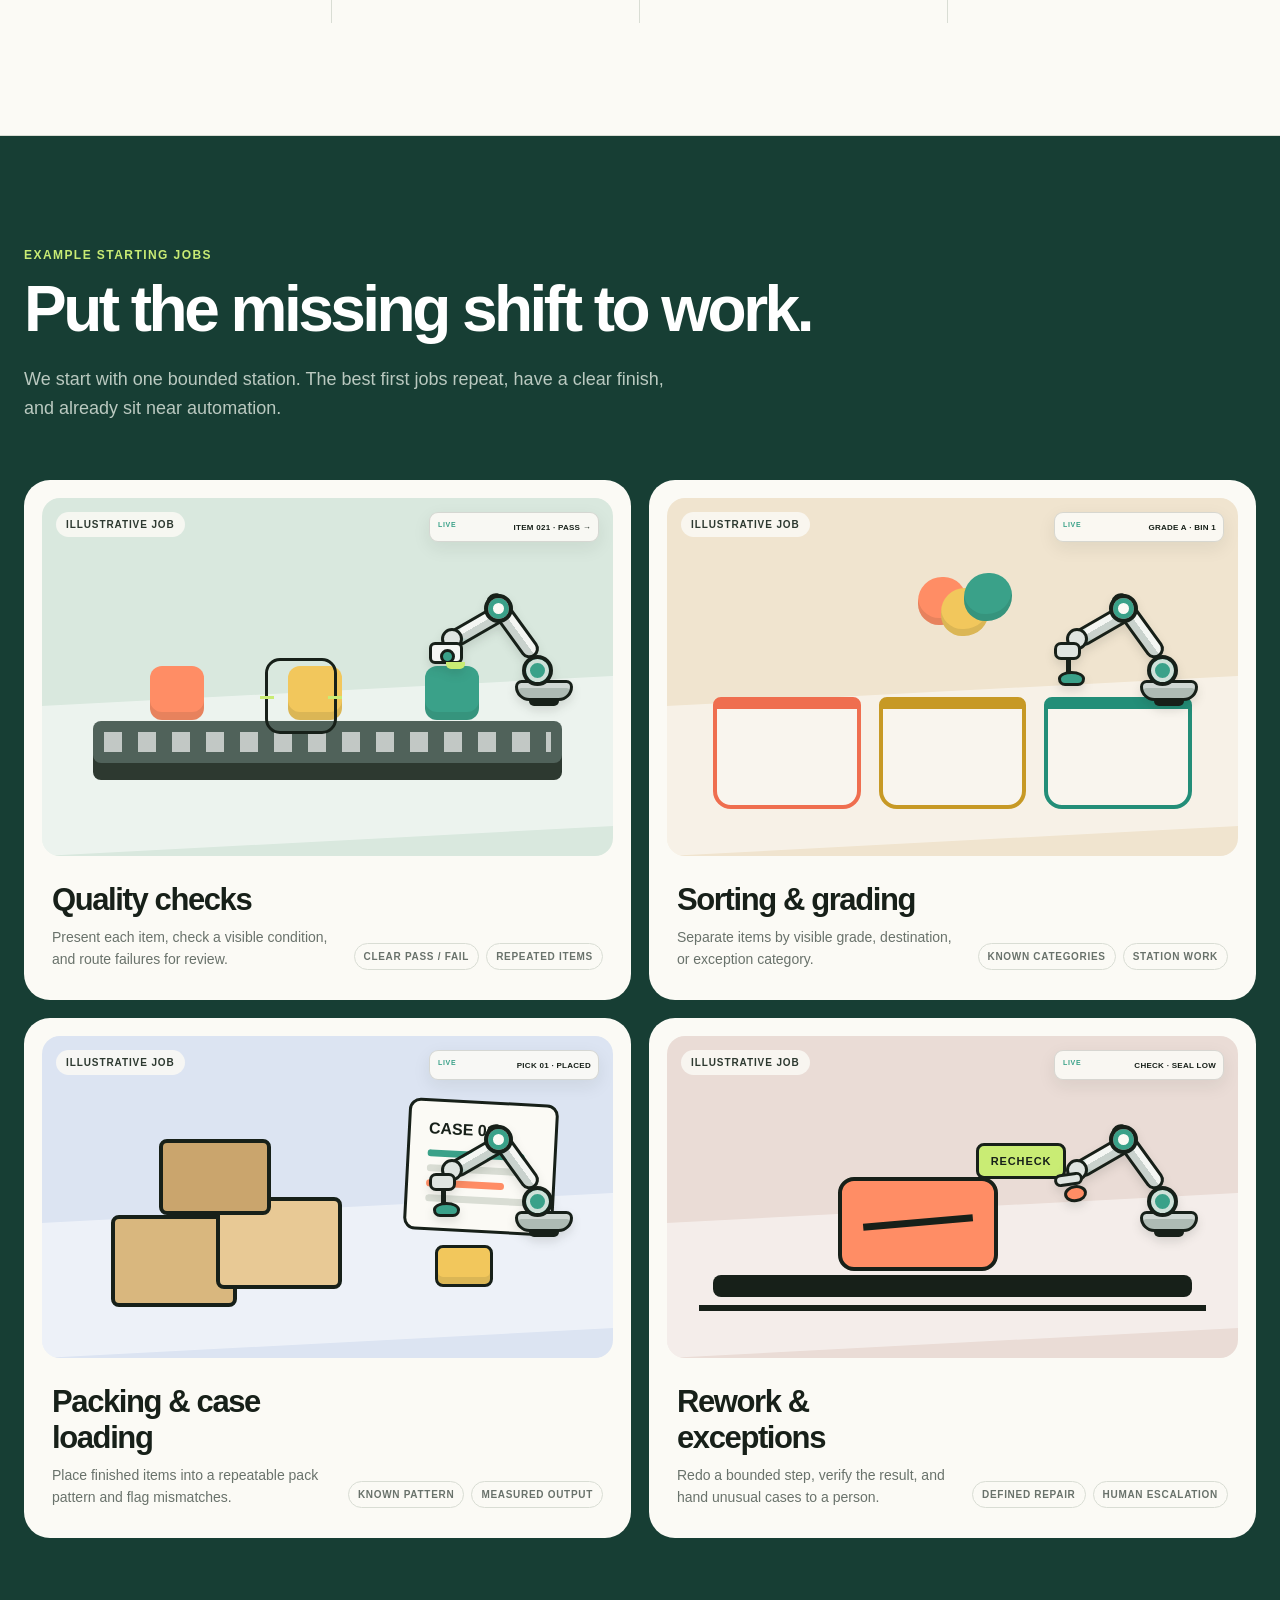
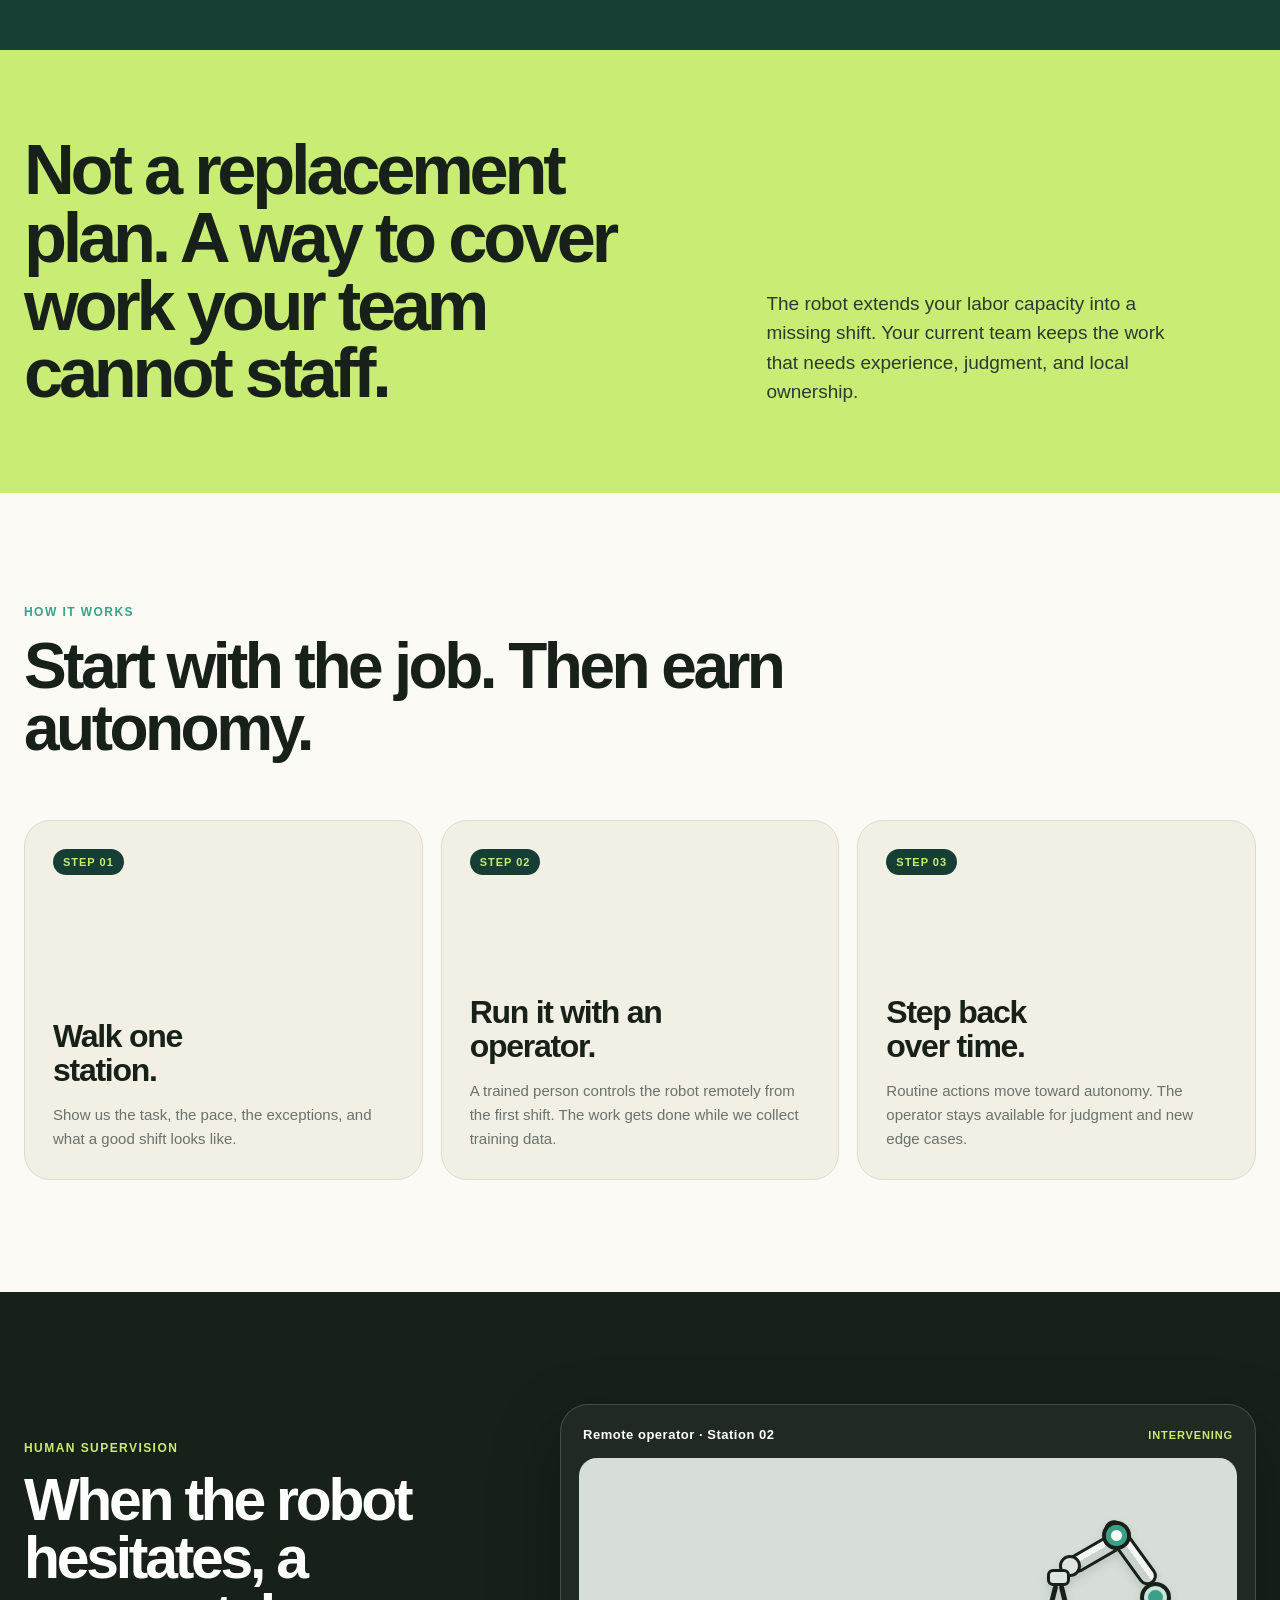
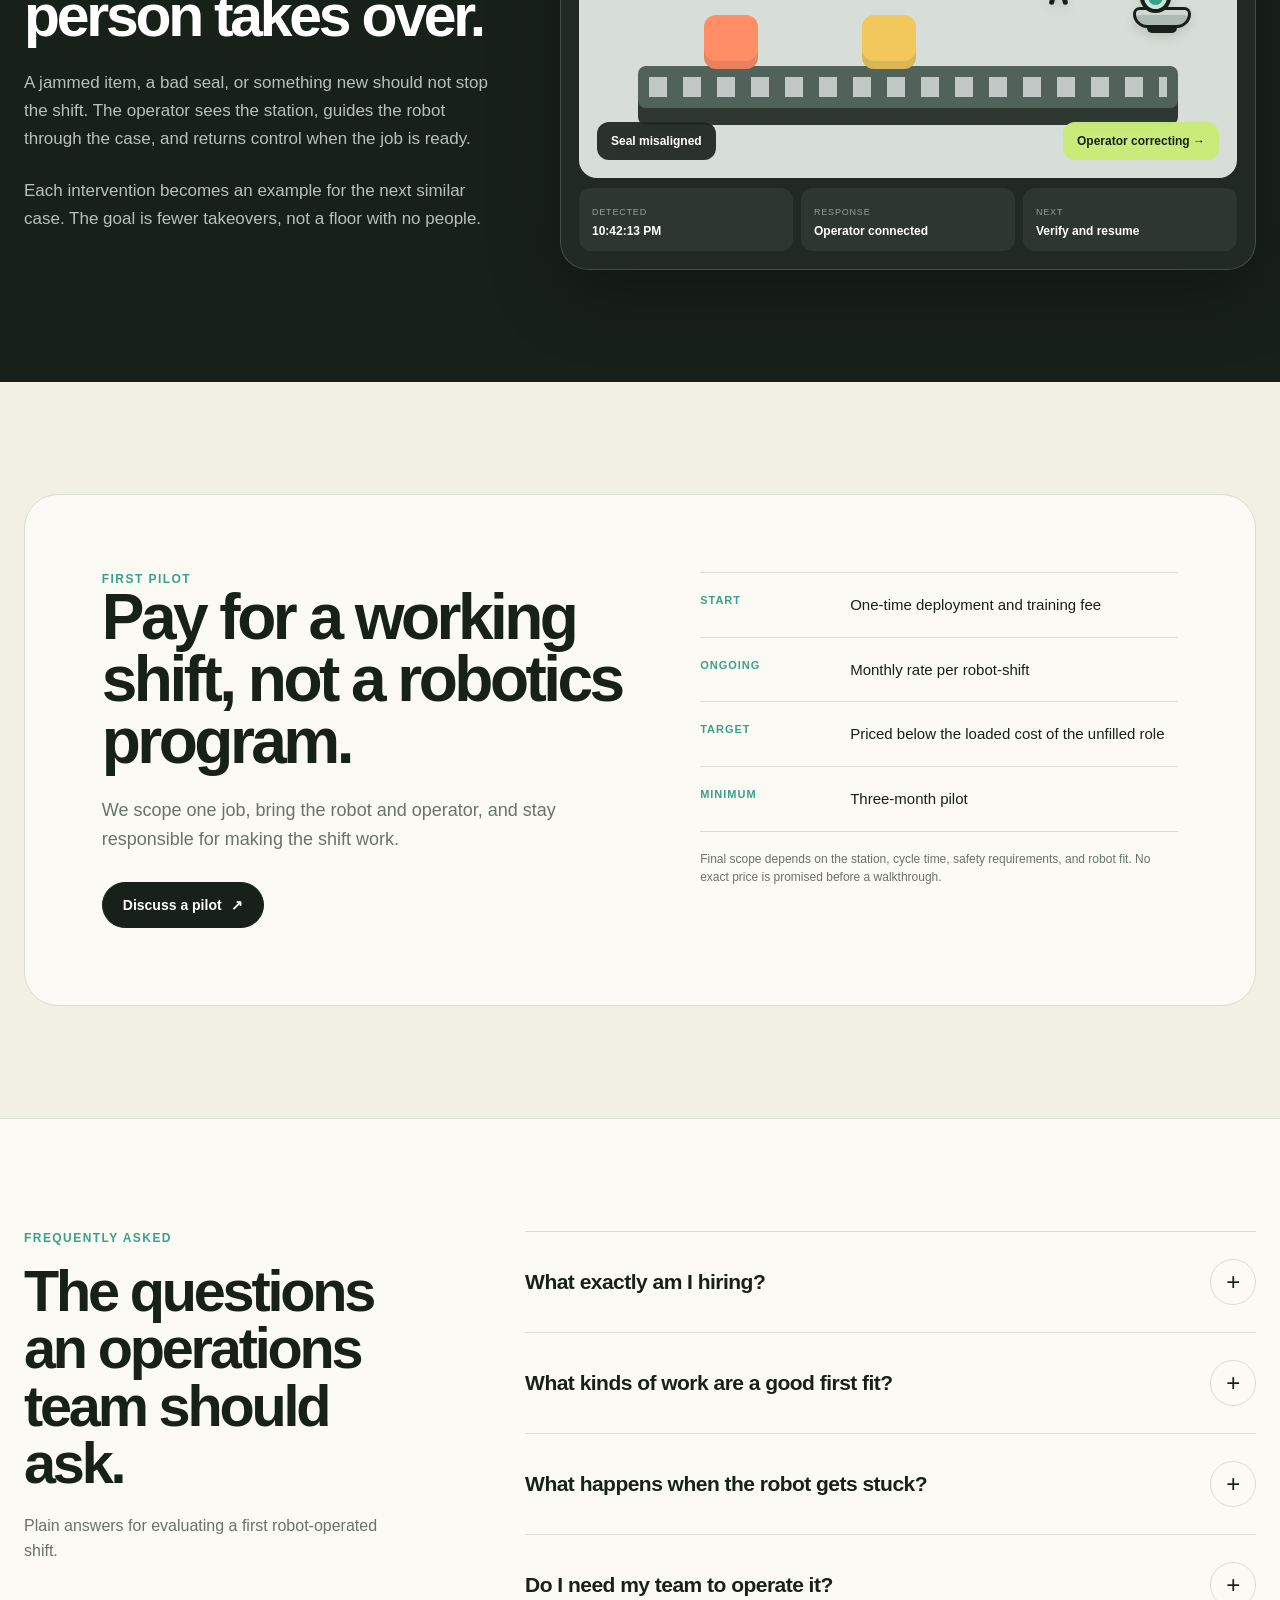
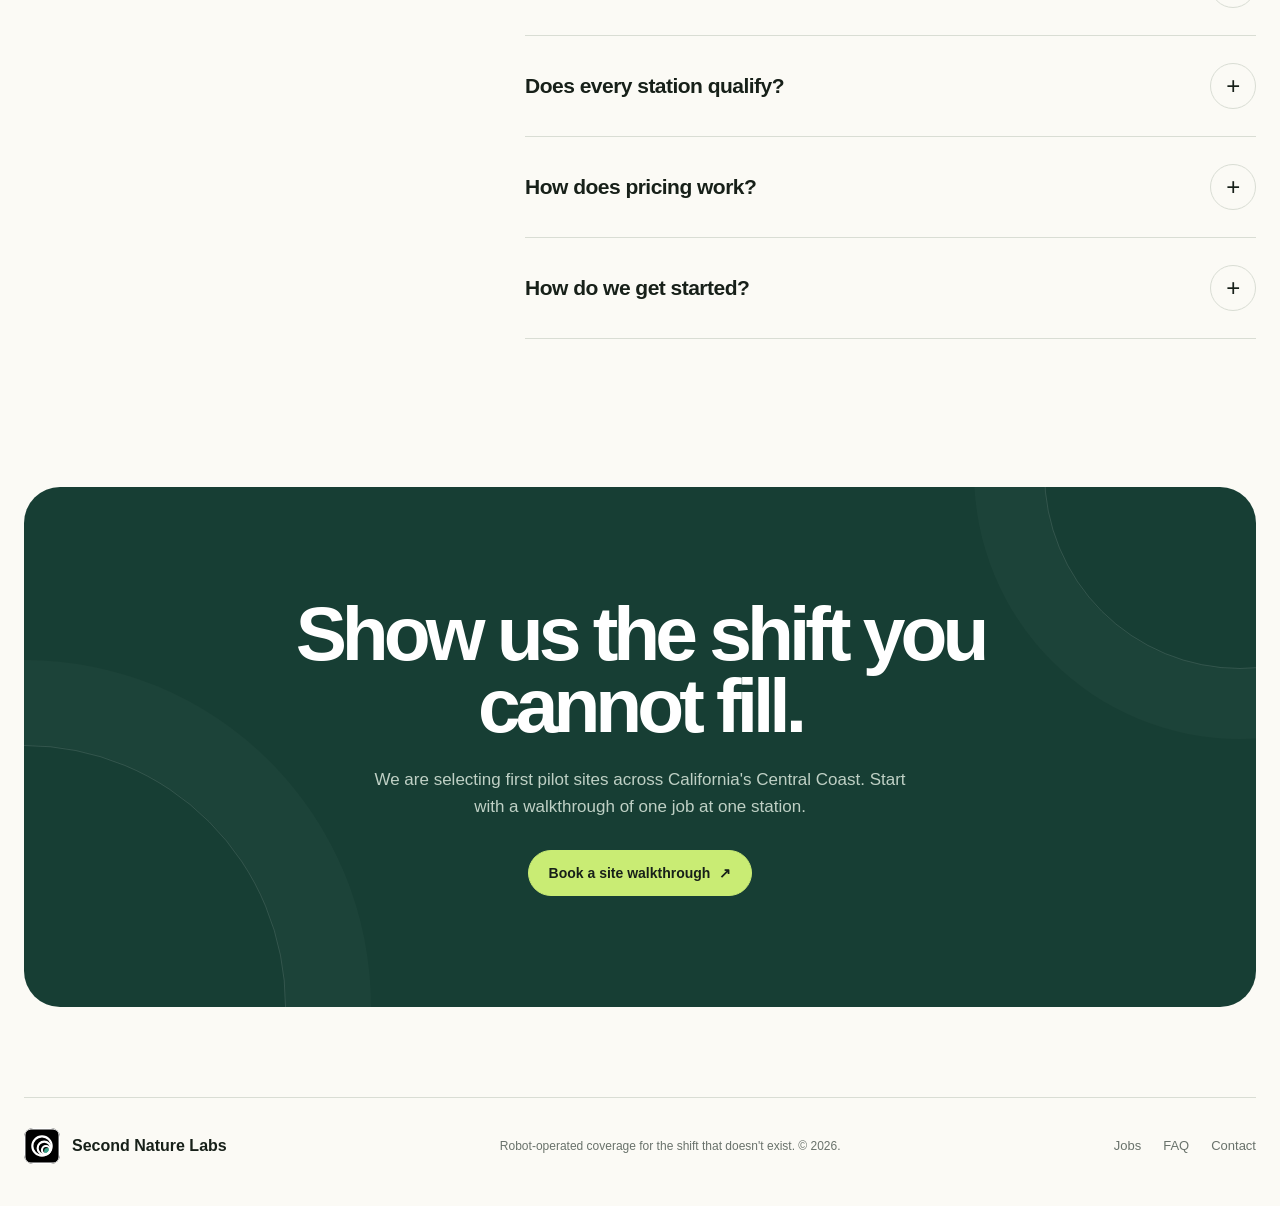
==== commit 9c1cbeb6: "Refine robot arm illustrations" ====
--- a/index.html
+++ b/index.html
@@ -354,19 +354,138 @@
     .case.two { left: 165px; --item-delay: -2.4s; background: var(--yellow); }
     .case.three { left: 255px; --item-delay: -4.8s; background: var(--orange); }
     .scan-line { position: absolute; left: 185px; bottom: 59px; width: 2px; height: 98px; background: var(--lime); box-shadow: 0 0 18px var(--lime); }
-    .robot-arm {
-      position: absolute;
-      right: 72px;
-      top: 22px;
+    .arm-visual {
+      position: absolute;
+      z-index: 6;
+      width: 132px;
+      height: 140px;
+      transform-origin: 108px 119px;
+      filter: drop-shadow(0 5px 5px rgba(23,32,25,0.12));
+    }
+    .arm-visual i { position: absolute; display: block; }
+    .arm-base {
+      right: 0;
+      bottom: 2px;
+      width: 58px;
+      height: 21px;
+      border: 3px solid var(--ink);
+      border-radius: 7px 7px 15px 15px;
+      background: #aebbb4;
+      box-shadow: inset 0 5px rgba(255,255,255,0.42);
+    }
+    .arm-base::after {
+      content: "";
+      position: absolute;
+      left: 11px;
+      right: 11px;
+      bottom: -8px;
+      height: 8px;
+      border-radius: 0 0 5px 5px;
+      background: var(--ink);
+    }
+    .arm-shoulder {
+      right: 20px;
+      bottom: 17px;
+      width: 31px;
+      height: 31px;
+      border: 4px solid var(--ink);
+      border-radius: 50%;
+      background: var(--teal);
+      box-shadow: inset 0 0 0 4px #cfe1d9;
+    }
+    .arm-link {
+      height: 19px;
+      border: 3px solid var(--ink);
+      border-radius: 999px;
+      background: linear-gradient(180deg, #f4f6f3 0 45%, #c9d2cd 46% 100%);
+      box-shadow: inset 8px 0 rgba(58,161,137,0.16);
+      transform-origin: right center;
+    }
+    .arm-lower { right: 38px; bottom: 37px; width: 76px; transform: rotate(54deg); }
+    .arm-elbow {
+      left: 43px;
+      top: 31px;
+      width: 29px;
+      height: 29px;
+      border: 4px solid var(--ink);
+      border-radius: 50%;
+      background: var(--paper);
+      box-shadow: inset 0 0 0 5px var(--teal);
+    }
+    .arm-upper { left: 2px; top: 38px; width: 61px; transform: rotate(-30deg); }
+    .arm-wrist {
+      left: 0;
+      top: 65px;
       width: 22px;
-      height: 86px;
-      border-radius: 12px;
-      background: #dce1dc;
-      transform: rotate(24deg);
-      transform-origin: bottom center;
-    }
-    .robot-arm::before { content: ""; position: absolute; left: -19px; bottom: -13px; width: 54px; height: 27px; border-radius: 14px; background: #e8ece8; }
-    .robot-arm::after { content: ""; position: absolute; left: 1px; top: -12px; width: 20px; height: 26px; border-radius: 8px; background: var(--teal); }
+      height: 22px;
+      border: 3px solid var(--ink);
+      border-radius: 50%;
+      background: #dfe5e1;
+    }
+    .arm-tool { left: -12px; top: 79px; }
+    .tool-vision .arm-tool {
+      width: 34px;
+      height: 22px;
+      border: 3px solid var(--ink);
+      border-radius: 6px;
+      background: #f4f6f3;
+    }
+    .tool-vision .arm-tool::before {
+      content: "";
+      position: absolute;
+      left: 8px;
+      top: 4px;
+      width: 9px;
+      height: 9px;
+      border: 3px solid var(--ink);
+      border-radius: 50%;
+      background: var(--teal);
+    }
+    .tool-vision .arm-tool::after {
+      content: "";
+      position: absolute;
+      right: -5px;
+      bottom: -8px;
+      width: 19px;
+      height: 7px;
+      border-radius: 0 0 5px 5px;
+      background: var(--lime);
+    }
+    .tool-vacuum .arm-tool {
+      width: 27px;
+      height: 18px;
+      border: 3px solid var(--ink);
+      border-radius: 7px;
+      background: #dfe5e1;
+    }
+    .tool-vacuum .arm-tool::before {
+      content: "";
+      position: absolute;
+      left: 9px;
+      top: 14px;
+      width: 5px;
+      height: 15px;
+      background: var(--ink);
+    }
+    .tool-vacuum .arm-tool::after {
+      content: "";
+      position: absolute;
+      left: 1px;
+      top: 26px;
+      width: 21px;
+      height: 9px;
+      border: 3px solid var(--ink);
+      border-radius: 50% 50% 7px 7px;
+      background: var(--teal);
+    }
+    .tool-gripper .arm-tool { width: 23px; height: 17px; border: 3px solid var(--ink); border-radius: 6px; background: #dfe5e1; }
+    .tool-gripper .arm-tool::before,
+    .tool-gripper .arm-tool::after { content: ""; position: absolute; top: 13px; width: 5px; height: 20px; border-radius: 3px; background: var(--ink); }
+    .tool-gripper .arm-tool::before { left: 1px; transform: rotate(14deg); }
+    .tool-gripper .arm-tool::after { right: 1px; transform: rotate(-14deg); }
+    .tool-seal .arm-tool { width: 29px; height: 13px; border: 3px solid var(--ink); border-radius: 7px; background: #dfe5e1; transform: rotate(-8deg); }
+    .tool-seal .arm-tool::after { content: ""; position: absolute; left: 5px; top: 10px; width: 17px; height: 11px; border: 3px solid var(--ink); border-radius: 50%; background: var(--orange); }
+    .robot-arm { right: 17px; top: 24px; transform: scale(0.66); transform-origin: bottom right; }
 
     section { padding: 112px 0; }
     .section-kicker { color: var(--teal); font-size: 12px; font-weight: 800; letter-spacing: 0.12em; text-transform: uppercase; }
@@ -490,8 +609,7 @@
     .vision-frame::before, .vision-frame::after { content: ""; position: absolute; width: 14px; height: 3px; background: var(--lime); top: 50%; }
     .vision-frame::before { left: -8px; }
     .vision-frame::after { right: -8px; }
-    .mini-arm { position: absolute; z-index: 4; right: 14%; top: 22%; width: 22px; height: 110px; border-radius: 13px; background: var(--ink); transform: rotate(28deg); transform-origin: bottom; }
-    .mini-arm::after { content: ""; position: absolute; left: -12px; bottom: -12px; width: 48px; height: 28px; border-radius: 10px 10px 16px 16px; background: var(--ink); }
+    .mini-arm { right: 7%; top: 18%; }
 
     .bins { position: absolute; left: 8%; right: 8%; bottom: 13%; display: grid; grid-template-columns: repeat(3, 1fr); gap: 18px; }
     .bin { height: 112px; border: 4px solid var(--ink); border-top-width: 12px; border-radius: 8px 8px 18px 18px; background: rgba(255,255,255,0.28); }
@@ -544,7 +662,7 @@
     .camera-view { position: relative; min-height: 320px; border-radius: 18px; background: #d7ded7; overflow: hidden; }
     .camera-view .scene-belt { bottom: 22%; }
     .camera-view .scene-item { bottom: 34%; }
-    .camera-view .mini-arm { top: 14%; right: 21%; }
+    .camera-view .mini-arm { top: 10%; right: 7%; }
     .camera-overlay { position: absolute; z-index: 8; left: 18px; right: 18px; bottom: 18px; display: flex; justify-content: space-between; gap: 10px; }
     .camera-alert, .camera-control { padding: 12px 14px; border-radius: 12px; backdrop-filter: blur(10px); font-size: 12px; font-weight: 700; }
     .camera-alert { background: rgba(23,32,25,0.9); color: white; }
@@ -623,8 +741,8 @@
       48%, 54% { opacity: 1; box-shadow: 0 0 24px 5px var(--lime); }
     }
     @keyframes heroArm {
-      0%, 54%, 100% { transform: rotate(24deg); }
-      61%, 70% { transform: rotate(42deg); }
+      0%, 54%, 100% { transform: scale(0.66) rotate(0deg); }
+      61%, 70% { transform: scale(0.66) rotate(7deg); }
     }
     @keyframes eventPrint {
       0%, 4% { opacity: 0; transform: translateY(8px); }
@@ -640,8 +758,8 @@
       46%, 56% { border-color: var(--teal); box-shadow: 0 0 0 6px rgba(58,161,137,0.18); }
     }
     @keyframes qualityArm {
-      0%, 56%, 100% { transform: rotate(28deg); }
-      64%, 74% { transform: rotate(42deg); }
+      0%, 56%, 100% { transform: rotate(0deg); }
+      64%, 74% { transform: rotate(6deg); }
     }
     @keyframes sceneEvent {
       0%, 4% { opacity: 0; transform: translateY(8px); }
@@ -667,8 +785,8 @@
       78%, 100% { left: 75%; top: 64%; opacity: 0; }
     }
     @keyframes sortArm {
-      0%, 100% { transform: rotate(28deg); }
-      45%, 62% { transform: rotate(4deg); }
+      0%, 100% { transform: rotate(-6deg); }
+      45%, 62% { transform: rotate(10deg); }
     }
     @keyframes packMove {
       0%, 10% { right: 21%; bottom: 22%; opacity: 0; transform: rotate(0); }
@@ -678,9 +796,9 @@
       88%, 100% { right: 58%; bottom: 43%; opacity: 0; }
     }
     @keyframes packArm {
-      0%, 18%, 100% { transform: rotate(28deg); }
-      40%, 56% { transform: rotate(5deg); }
-      76%, 86% { transform: rotate(-22deg); }
+      0%, 18%, 100% { transform: rotate(0deg); }
+      40%, 56% { transform: rotate(9deg); }
+      76%, 86% { transform: rotate(-7deg); }
     }
     @keyframes listCheck {
       0%, 18% { background: var(--line); transform: scaleX(0.82); transform-origin: left; }
@@ -688,9 +806,9 @@
       84%, 100% { background: var(--line); }
     }
     @keyframes reworkArm {
-      0%, 18%, 100% { transform: rotate(28deg); }
-      34%, 62% { transform: rotate(52deg); }
-      76%, 88% { transform: rotate(18deg); }
+      0%, 18%, 100% { transform: rotate(0deg); }
+      34%, 62% { transform: rotate(11deg); }
+      76%, 88% { transform: rotate(-4deg); }
     }
     @keyframes reworkItem {
       0%, 29%, 70%, 100% { transform: translateX(0); }
@@ -714,8 +832,8 @@
       82%, 100% { left: calc(100% + 8px); }
     }
     @keyframes interventionArm {
-      0%, 25%, 72%, 100% { transform: rotate(28deg); }
-      38%, 57% { transform: rotate(58deg); }
+      0%, 25%, 72%, 100% { transform: rotate(0deg); }
+      38%, 57% { transform: rotate(12deg); }
     }
     @keyframes alertCycle {
       0%, 24%, 72%, 100% { opacity: 0; transform: translateY(6px); }
@@ -941,7 +1059,10 @@
             </div>
             <div class="belt"></div>
             <span class="case one"></span><span class="case two"></span><span class="case three"></span>
-            <span class="scan-line"></span><span class="robot-arm"></span>
+            <span class="scan-line"></span>
+            <span class="robot-arm arm-visual tool-vision">
+              <i class="arm-base"></i><i class="arm-link arm-lower"></i><i class="arm-link arm-upper"></i><i class="arm-shoulder"></i><i class="arm-elbow"></i><i class="arm-wrist"></i><i class="arm-tool"></i>
+            </span>
           </div>
         </div>
       </div>
@@ -988,7 +1109,10 @@
             <div class="job-scene quality-scene" data-motion style="--scene-bg:#d9e8de" aria-hidden="true">
               <div class="station-floor"></div><div class="scene-belt"></div>
               <span class="scene-item i1"></span><span class="scene-item i2"></span><span class="scene-item i3"></span>
-              <span class="vision-frame"></span><span class="mini-arm"></span>
+              <span class="vision-frame"></span>
+              <span class="mini-arm arm-visual tool-vision">
+                <i class="arm-base"></i><i class="arm-link arm-lower"></i><i class="arm-link arm-upper"></i><i class="arm-shoulder"></i><i class="arm-elbow"></i><i class="arm-wrist"></i><i class="arm-tool"></i>
+              </span>
               <div class="scene-events"><span class="scene-event">Item 021 · Pass →</span><span class="scene-event">Item 022 · Rework ↗</span><span class="scene-event">Item 023 · Pass →</span></div>
             </div>
             <div class="job-copy">
@@ -1001,7 +1125,9 @@
             <div class="job-scene sort-scene" data-motion style="--scene-bg:#f0e4cf" aria-hidden="true">
               <div class="station-floor"></div><div class="sort-items"><span class="grade-a"></span><span class="grade-b"></span><span class="grade-c"></span></div>
               <div class="bins"><span class="bin"></span><span class="bin"></span><span class="bin"></span></div>
-              <span class="mini-arm"></span>
+              <span class="mini-arm arm-visual tool-vacuum">
+                <i class="arm-base"></i><i class="arm-link arm-lower"></i><i class="arm-link arm-upper"></i><i class="arm-shoulder"></i><i class="arm-elbow"></i><i class="arm-wrist"></i><i class="arm-tool"></i>
+              </span>
               <div class="scene-events"><span class="scene-event">Grade A · Bin 1</span><span class="scene-event">Grade B · Bin 2</span><span class="scene-event">Grade C · Bin 3</span></div>
             </div>
             <div class="job-copy">
@@ -1013,7 +1139,10 @@
           <article class="job-card">
             <div class="job-scene pack-scene" data-motion style="--scene-bg:#dce4f2" aria-hidden="true">
               <div class="station-floor"></div><div class="box-stack"><span></span><span></span><span></span></div>
-              <div class="packing-list"><strong>CASE 014</strong><i></i><i></i><i></i><i></i></div><span class="pack-item"></span><span class="mini-arm"></span>
+              <div class="packing-list"><strong>CASE 014</strong><i></i><i></i><i></i><i></i></div><span class="pack-item"></span>
+              <span class="mini-arm arm-visual tool-vacuum">
+                <i class="arm-base"></i><i class="arm-link arm-lower"></i><i class="arm-link arm-upper"></i><i class="arm-shoulder"></i><i class="arm-elbow"></i><i class="arm-wrist"></i><i class="arm-tool"></i>
+              </span>
               <div class="scene-events"><span class="scene-event">Pick 01 · Placed</span><span class="scene-event">Pick 02 · Placed</span><span class="scene-event">Pattern · Verified</span></div>
             </div>
             <div class="job-copy">
@@ -1024,7 +1153,10 @@
 
           <article class="job-card">
             <div class="job-scene rework-scene" data-motion style="--scene-bg:#eadcd6" aria-hidden="true">
-              <div class="station-floor"></div><div class="rework-table"></div><div class="rework-item"></div><span class="mini-arm"></span>
+              <div class="station-floor"></div><div class="rework-table"></div><div class="rework-item"></div>
+              <span class="mini-arm arm-visual tool-seal">
+                <i class="arm-base"></i><i class="arm-link arm-lower"></i><i class="arm-link arm-upper"></i><i class="arm-shoulder"></i><i class="arm-elbow"></i><i class="arm-wrist"></i><i class="arm-tool"></i>
+              </span>
               <div class="scene-events"><span class="scene-event">Check · Seal low</span><span class="scene-event">Action · Reseal</span><span class="scene-event">Verify · Passed</span></div>
             </div>
             <div class="job-copy">
@@ -1066,7 +1198,10 @@
         <div class="operator-panel" data-motion aria-label="Illustrative remote intervention screen">
           <div class="operator-top"><strong>Remote operator · Station 02</strong><span class="operator-state">Intervening</span></div>
           <div class="camera-view" aria-hidden="true">
-            <div class="scene-belt"></div><span class="scene-item i1"></span><span class="scene-item i2"></span><span class="mini-arm"></span>
+            <div class="scene-belt"></div><span class="scene-item i1"></span><span class="scene-item i2"></span>
+            <span class="mini-arm arm-visual tool-gripper">
+              <i class="arm-base"></i><i class="arm-link arm-lower"></i><i class="arm-link arm-upper"></i><i class="arm-shoulder"></i><i class="arm-elbow"></i><i class="arm-wrist"></i><i class="arm-tool"></i>
+            </span>
             <div class="camera-overlay"><span class="camera-alert">Seal misaligned</span><span class="camera-control">Operator correcting →</span></div>
           </div>
           <div class="operator-log">
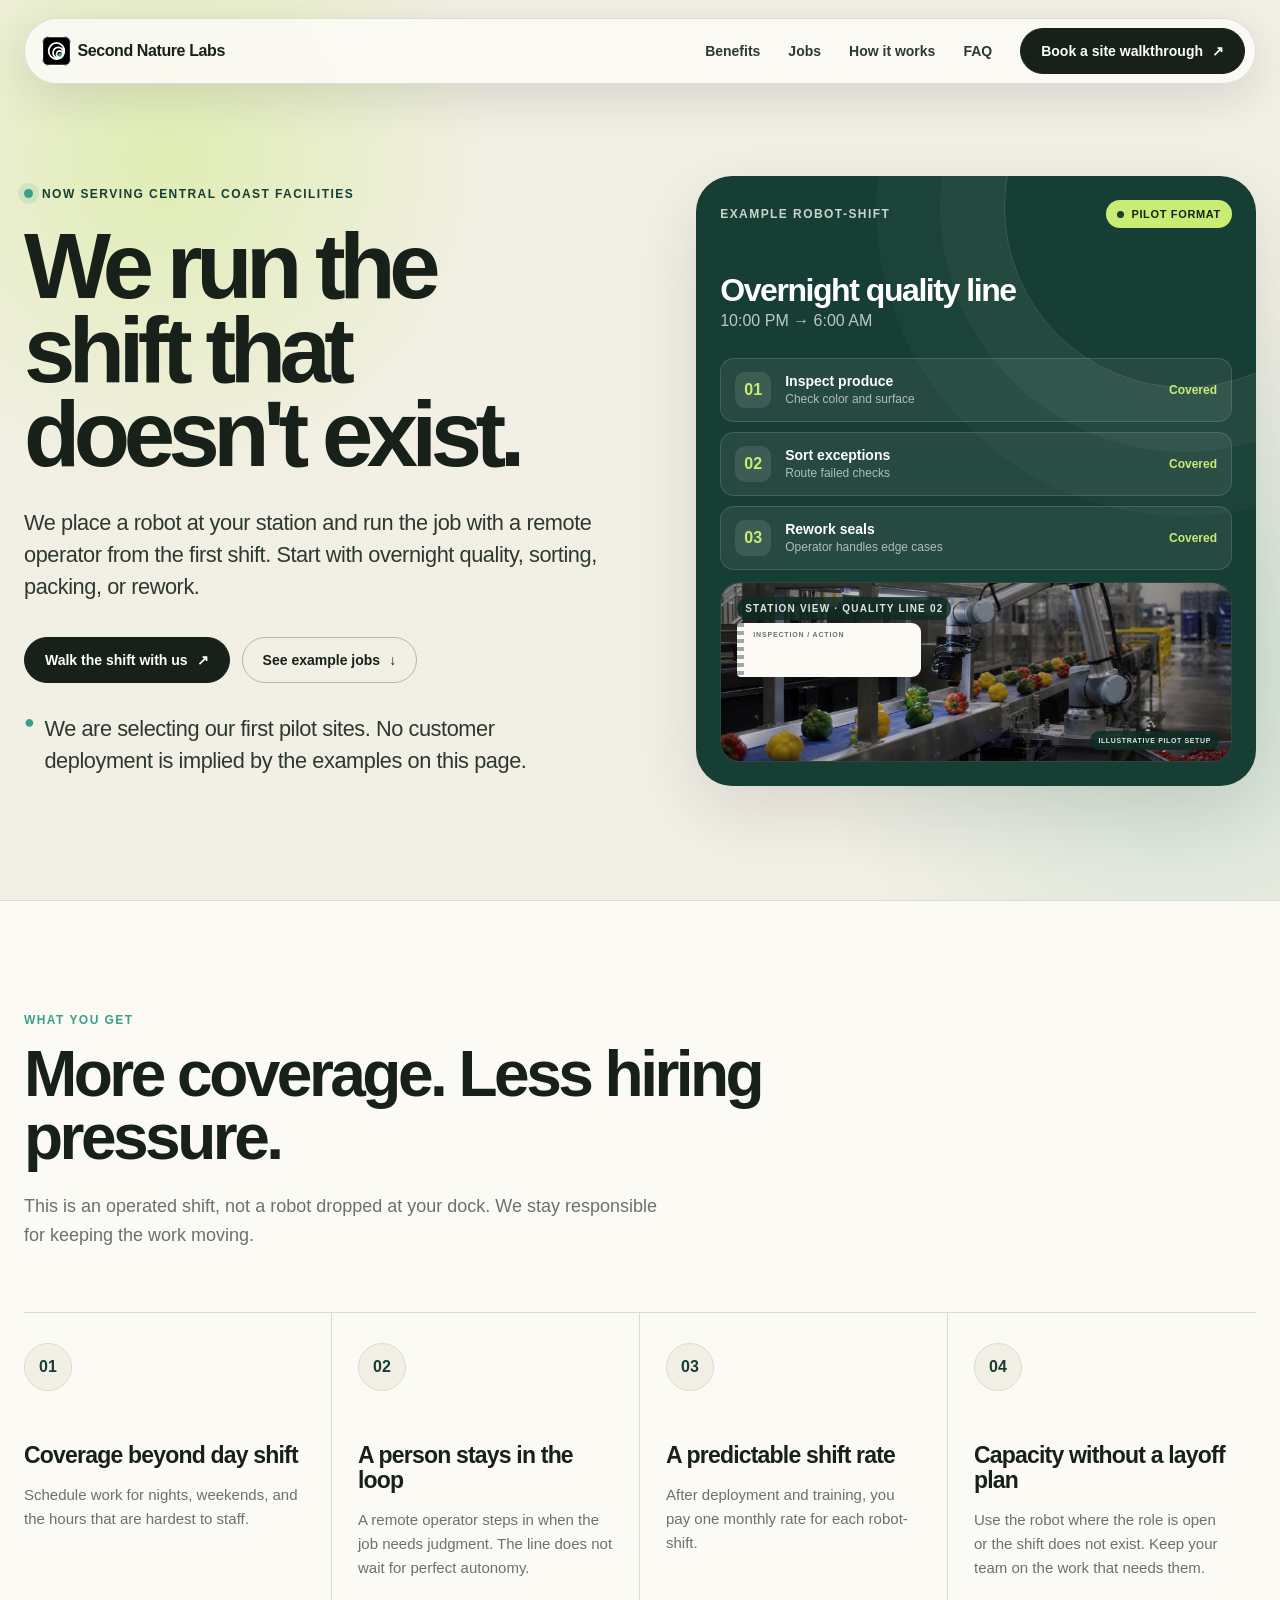
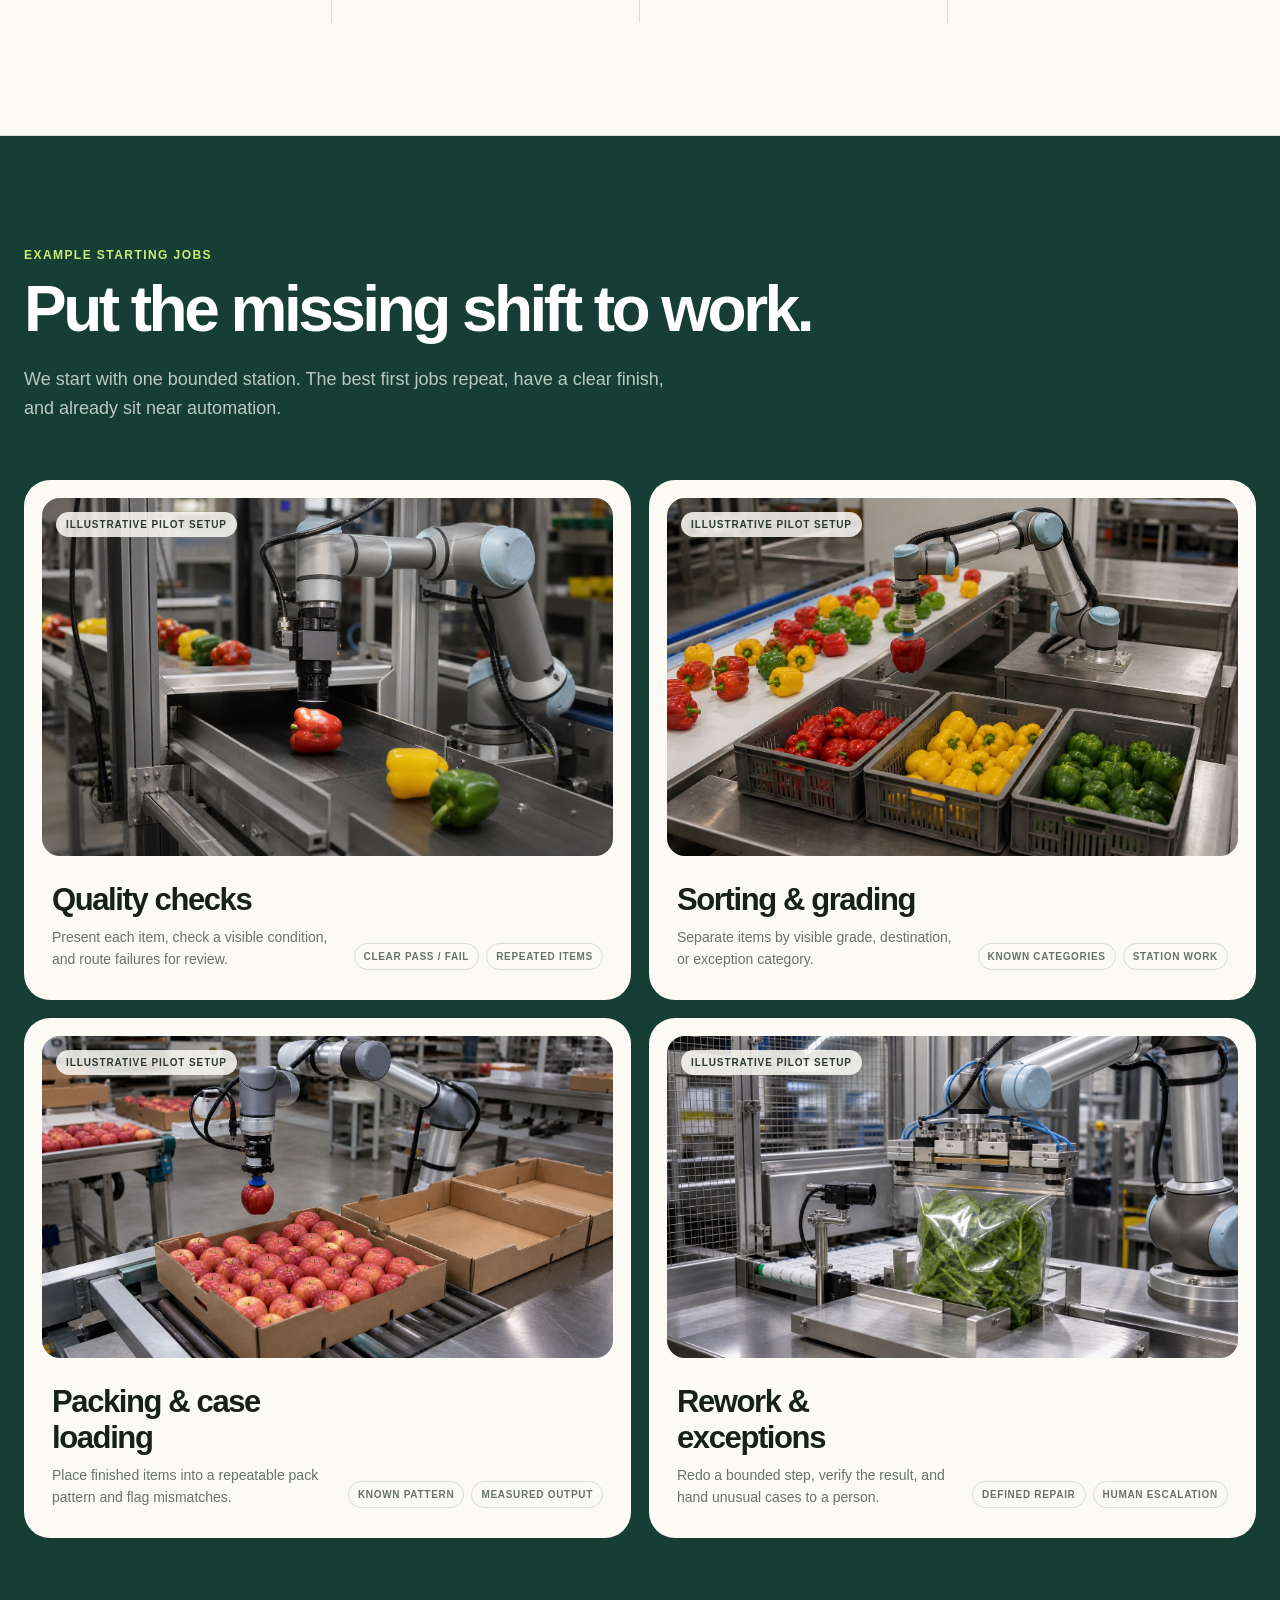
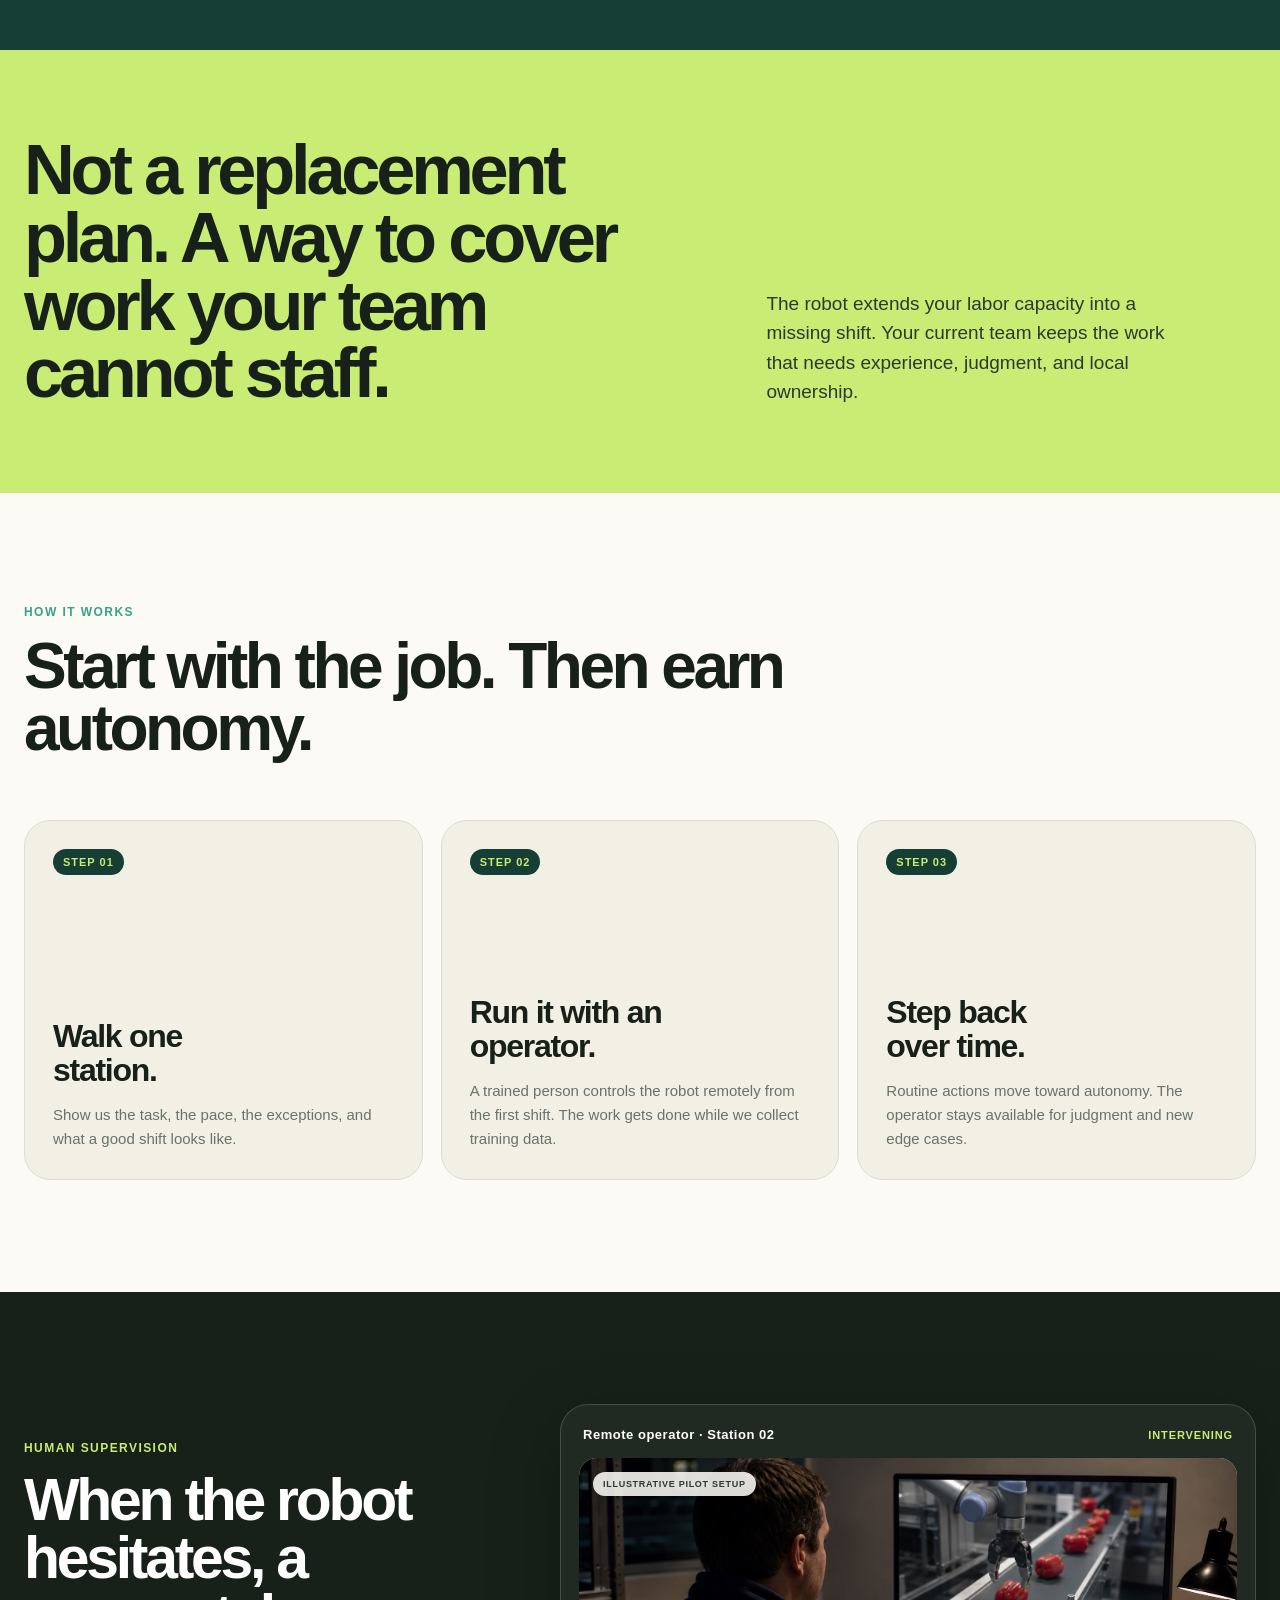
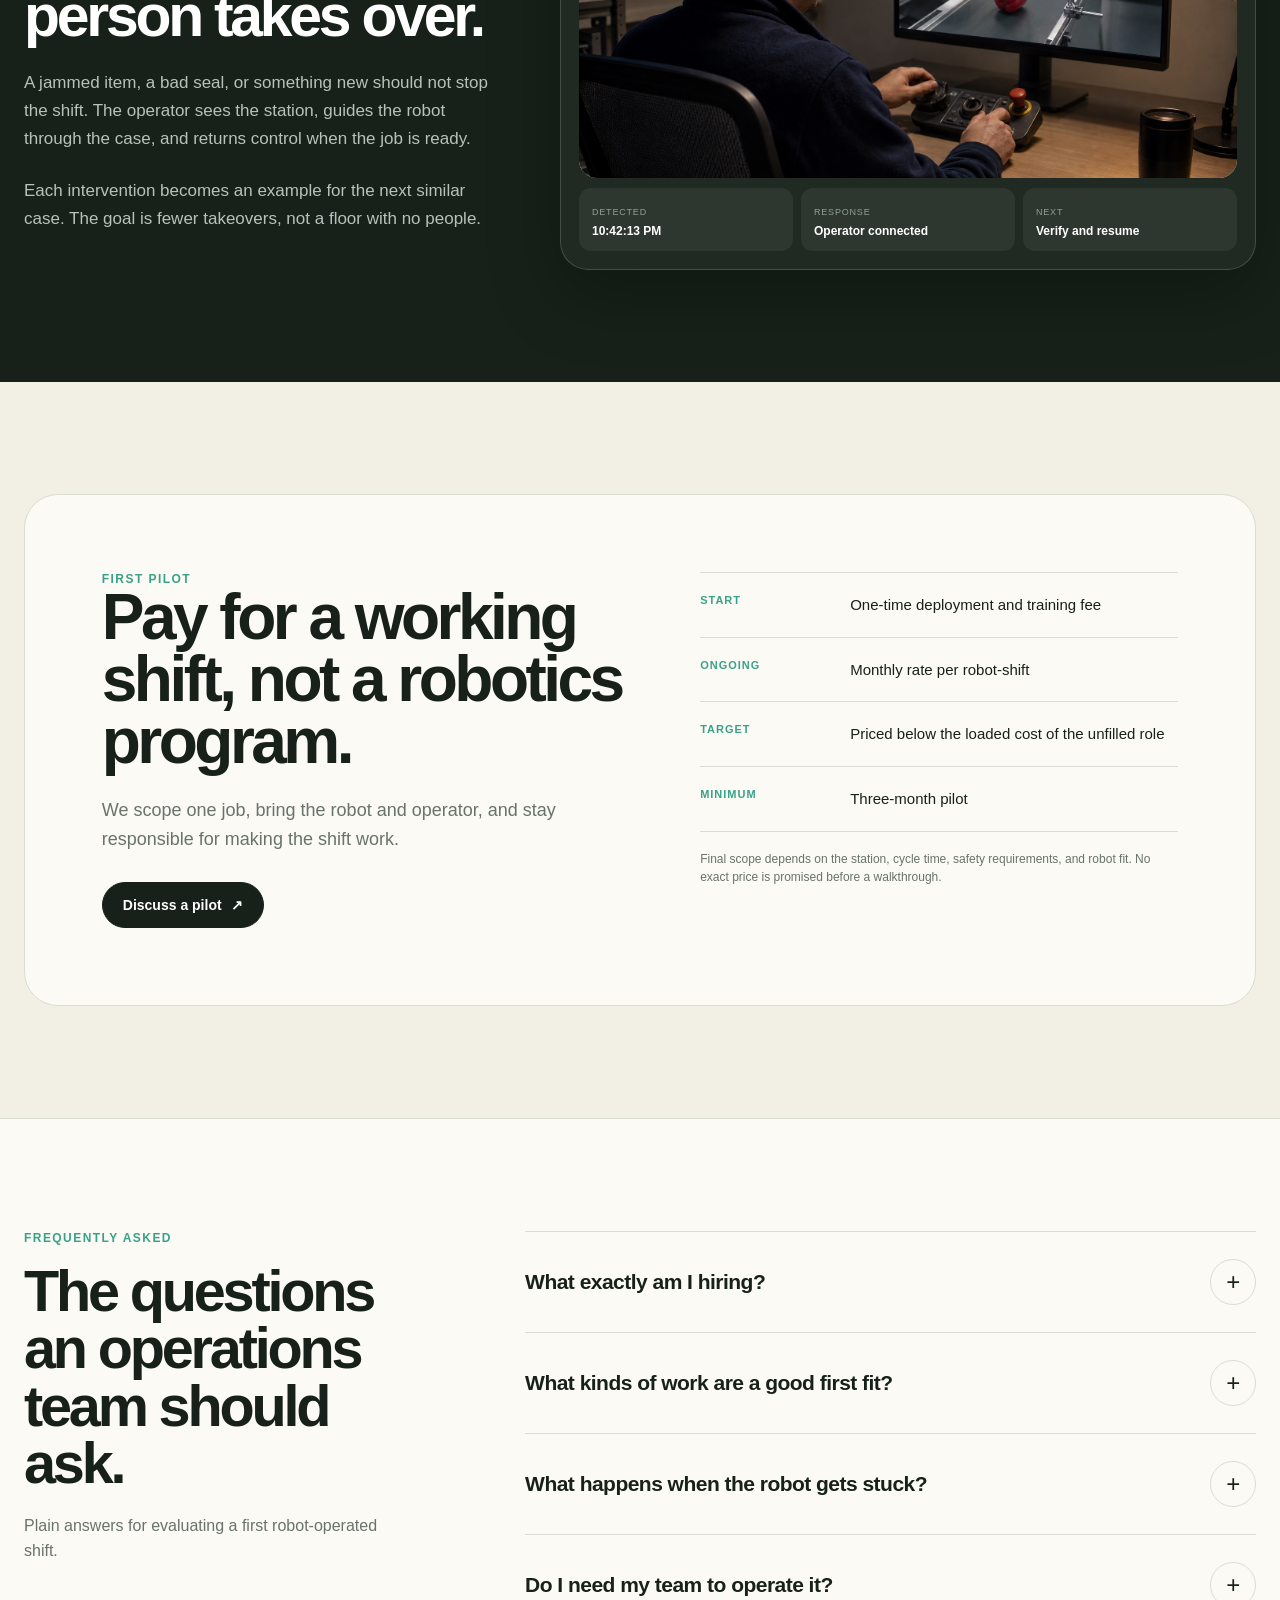
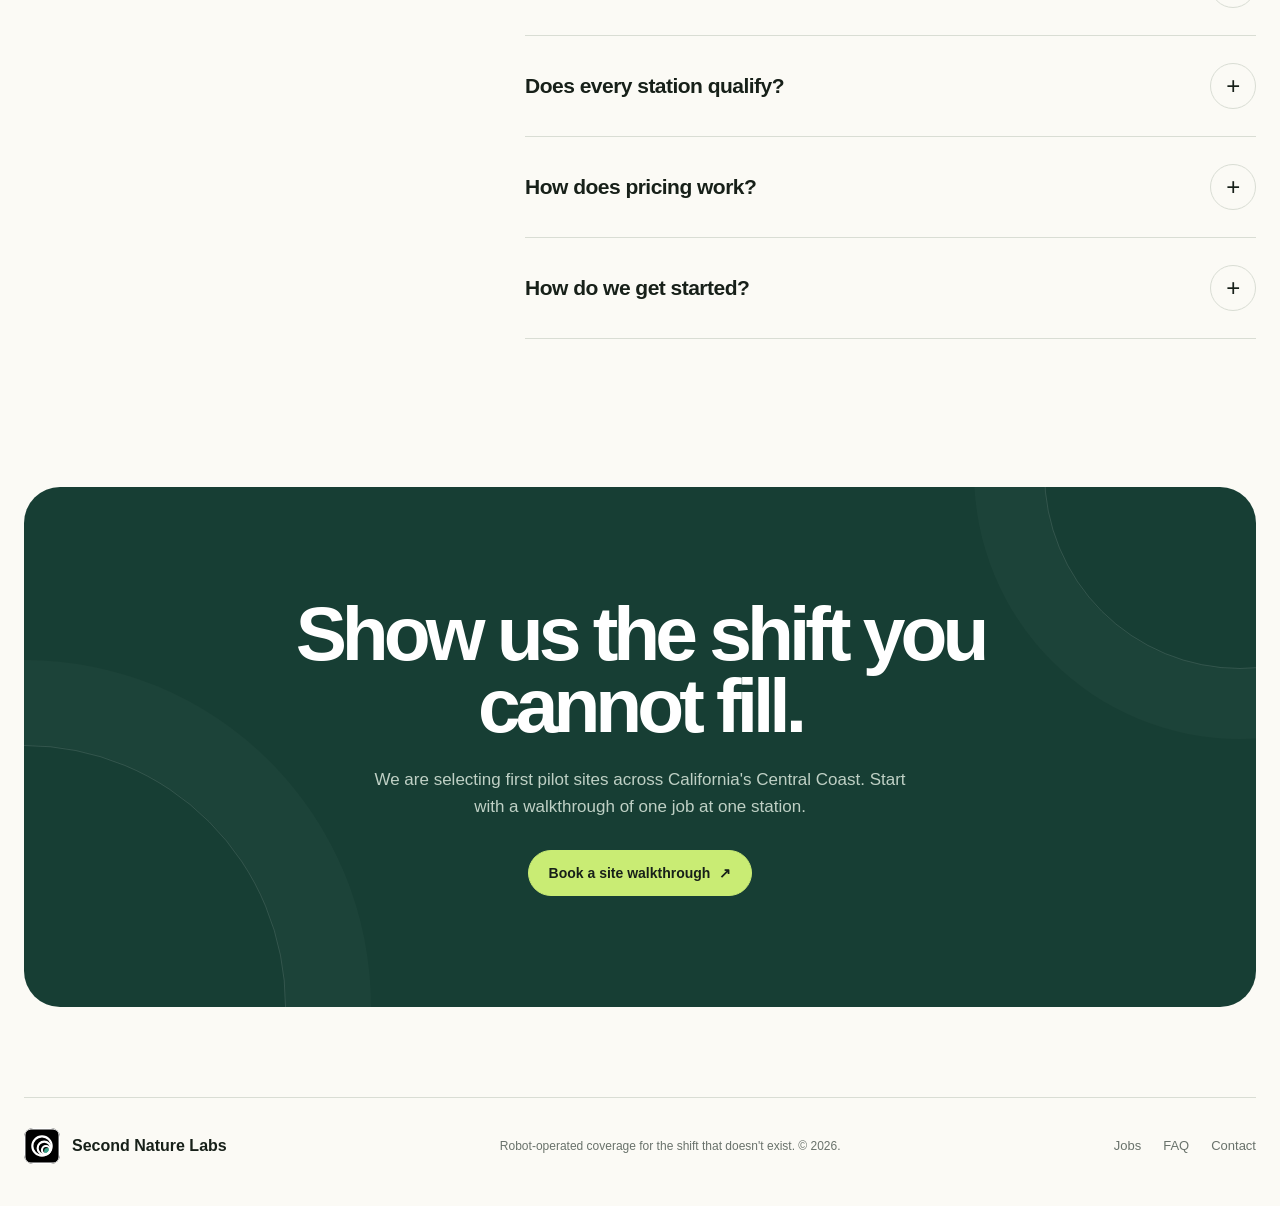
==== commit 07ec67ca: "Replace site illustrations with photoreal stills" ====
--- a/index.html
+++ b/index.html
@@ -106,7 +106,7 @@
       font-weight: 760;
       letter-spacing: -0.025em;
     }
-    .brand img { width: 42px; height: 42px; border-radius: 11px; }
+    .brand img { width: 29.4px; height: 29.4px; border-radius: 7.7px; transform: translateX(5px); }
     .nav-links { display: flex; align-items: center; gap: 28px; margin-left: auto; }
     .nav-links a {
       color: var(--ink-2);
@@ -289,11 +289,39 @@
       border: 1px solid rgba(255,255,255,0.12);
       overflow: hidden;
     }
+    .workcell-photo,
+    .job-photo,
+    .operator-photo {
+      display: block;
+      width: 100%;
+      height: 100%;
+      object-fit: cover;
+    }
+    .workcell-photo { position: absolute; inset: 0; filter: saturate(0.88) brightness(0.74); }
+    .workcell::after {
+      content: "Illustrative pilot setup";
+      position: absolute;
+      z-index: 6;
+      right: 12px;
+      bottom: 11px;
+      padding: 6px 8px;
+      border-radius: 999px;
+      background: rgba(15,45,37,0.84);
+      color: #dce7df;
+      font-size: 7px;
+      font-weight: 800;
+      letter-spacing: 0.09em;
+      text-transform: uppercase;
+    }
     .workcell .station-label {
       position: absolute;
+      z-index: 6;
       left: 16px;
       top: 14px;
-      color: #9db0a4;
+      padding: 6px 8px;
+      border-radius: 999px;
+      background: rgba(15,45,37,0.82);
+      color: #dce7df;
       font-size: 10px;
       font-weight: 750;
       letter-spacing: 0.12em;
@@ -539,7 +567,7 @@
       overflow: hidden;
     }
     .job-scene::after {
-      content: "Illustrative job";
+      content: "Illustrative pilot setup";
       position: absolute;
       top: 14px;
       left: 14px;
@@ -552,6 +580,7 @@
       letter-spacing: 0.09em;
       text-transform: uppercase;
     }
+    .job-photo { position: absolute; inset: 0; }
     .scene-events {
       position: absolute;
       z-index: 8;
@@ -660,6 +689,22 @@
     .operator-top strong { font-size: 13px; letter-spacing: 0.04em; }
     .operator-state { color: var(--lime); font-size: 11px; font-weight: 780; letter-spacing: 0.08em; text-transform: uppercase; }
     .camera-view { position: relative; min-height: 320px; border-radius: 18px; background: #d7ded7; overflow: hidden; }
+    .operator-photo { position: absolute; inset: 0; }
+    .camera-view::after {
+      content: "Illustrative pilot setup";
+      position: absolute;
+      z-index: 2;
+      left: 14px;
+      top: 14px;
+      padding: 7px 10px;
+      border-radius: 999px;
+      background: rgba(251,250,245,0.88);
+      color: var(--ink-2);
+      font-size: 9px;
+      font-weight: 800;
+      letter-spacing: 0.08em;
+      text-transform: uppercase;
+    }
     .camera-view .scene-belt { bottom: 22%; }
     .camera-view .scene-item { bottom: 34%; }
     .camera-view .mini-arm { top: 10%; right: 7%; }
@@ -921,7 +966,7 @@
       .wrap { width: min(100% - 28px, var(--max)); }
       .site-header { top: 9px; }
       .nav { min-height: 58px; padding: 7px 8px 7px 9px; }
-      .brand img { width: 40px; height: 40px; }
+      .brand img { width: 28px; height: 28px; }
       .brand span { font-size: 14px; }
       .nav > .nav-cta { display: none; }
       .menu-toggle { display: grid; place-items: center; }
@@ -1027,7 +1072,7 @@
     <section class="hero" id="top">
       <div class="wrap hero-grid">
         <div class="hero-copy">
-          <div class="eyebrow">For Central Coast facilities</div>
+          <div class="eyebrow">Now Serving Central Coast facilities</div>
           <h1>We run the shift that doesn't exist.</h1>
           <p>We place a robot at your station and run the job with a remote operator from the first shift. Start with overnight quality, sorting, packing, or rework.</p>
           <div class="hero-actions">
@@ -1045,24 +1090,19 @@
           <h2 class="shift-title">Overnight quality line</h2>
           <div class="shift-time">10:00 PM → 6:00 AM</div>
           <div class="shift-tasks">
-            <div class="shift-task"><span class="num">01</span><span><strong>Inspect cases</strong><small>Check seal and label</small></span><span class="covered">Covered</span></div>
+            <div class="shift-task"><span class="num">01</span><span><strong>Inspect produce</strong><small>Check color and surface</small></span><span class="covered">Covered</span></div>
             <div class="shift-task"><span class="num">02</span><span><strong>Sort exceptions</strong><small>Route failed checks</small></span><span class="covered">Covered</span></div>
             <div class="shift-task"><span class="num">03</span><span><strong>Rework seals</strong><small>Operator handles edge cases</small></span><span class="covered">Covered</span></div>
           </div>
           <div class="workcell" aria-hidden="true">
+            <img class="workcell-photo" src="assets/stills/hero-quality-line.jpg" alt="" width="1672" height="941" decoding="async" fetchpriority="high">
             <span class="station-label">Station view · Quality line 02</span>
             <div class="inspection-feed">
               <span class="feed-title">Inspection / action</span>
-              <span class="inspection-entry" style="--item-delay:0s"><b>021</b><span>Seal + label</span><strong>Pass →</strong></span>
-              <span class="inspection-entry" style="--item-delay:-2.4s"><b>022</b><span>Label skew</span><strong>Rework ↗</strong></span>
-              <span class="inspection-entry" style="--item-delay:-4.8s"><b>023</b><span>Seal + label</span><strong>Pass →</strong></span>
+              <span class="inspection-entry" style="--item-delay:0s"><b>021</b><span>Color + surface</span><strong>Pass →</strong></span>
+              <span class="inspection-entry" style="--item-delay:-2.4s"><b>022</b><span>Surface mark</span><strong>Rework ↗</strong></span>
+              <span class="inspection-entry" style="--item-delay:-4.8s"><b>023</b><span>Color + stem</span><strong>Pass →</strong></span>
             </div>
-            <div class="belt"></div>
-            <span class="case one"></span><span class="case two"></span><span class="case three"></span>
-            <span class="scan-line"></span>
-            <span class="robot-arm arm-visual tool-vision">
-              <i class="arm-base"></i><i class="arm-link arm-lower"></i><i class="arm-link arm-upper"></i><i class="arm-shoulder"></i><i class="arm-elbow"></i><i class="arm-wrist"></i><i class="arm-tool"></i>
-            </span>
           </div>
         </div>
       </div>
@@ -1106,14 +1146,8 @@
 
         <div class="job-grid">
           <article class="job-card">
-            <div class="job-scene quality-scene" data-motion style="--scene-bg:#d9e8de" aria-hidden="true">
-              <div class="station-floor"></div><div class="scene-belt"></div>
-              <span class="scene-item i1"></span><span class="scene-item i2"></span><span class="scene-item i3"></span>
-              <span class="vision-frame"></span>
-              <span class="mini-arm arm-visual tool-vision">
-                <i class="arm-base"></i><i class="arm-link arm-lower"></i><i class="arm-link arm-upper"></i><i class="arm-shoulder"></i><i class="arm-elbow"></i><i class="arm-wrist"></i><i class="arm-tool"></i>
-              </span>
-              <div class="scene-events"><span class="scene-event">Item 021 · Pass →</span><span class="scene-event">Item 022 · Rework ↗</span><span class="scene-event">Item 023 · Pass →</span></div>
+            <div class="job-scene" aria-hidden="true">
+              <img class="job-photo" src="assets/stills/quality-checks.jpg" alt="" width="1672" height="941" loading="lazy" decoding="async">
             </div>
             <div class="job-copy">
               <div><h3>Quality checks</h3><p>Present each item, check a visible condition, and route failures for review.</p></div>
@@ -1122,13 +1156,8 @@
           </article>
 
           <article class="job-card">
-            <div class="job-scene sort-scene" data-motion style="--scene-bg:#f0e4cf" aria-hidden="true">
-              <div class="station-floor"></div><div class="sort-items"><span class="grade-a"></span><span class="grade-b"></span><span class="grade-c"></span></div>
-              <div class="bins"><span class="bin"></span><span class="bin"></span><span class="bin"></span></div>
-              <span class="mini-arm arm-visual tool-vacuum">
-                <i class="arm-base"></i><i class="arm-link arm-lower"></i><i class="arm-link arm-upper"></i><i class="arm-shoulder"></i><i class="arm-elbow"></i><i class="arm-wrist"></i><i class="arm-tool"></i>
-              </span>
-              <div class="scene-events"><span class="scene-event">Grade A · Bin 1</span><span class="scene-event">Grade B · Bin 2</span><span class="scene-event">Grade C · Bin 3</span></div>
+            <div class="job-scene" aria-hidden="true">
+              <img class="job-photo" src="assets/stills/sorting-grading.jpg" alt="" width="1672" height="941" loading="lazy" decoding="async">
             </div>
             <div class="job-copy">
               <div><h3>Sorting & grading</h3><p>Separate items by visible grade, destination, or exception category.</p></div>
@@ -1137,13 +1166,8 @@
           </article>
 
           <article class="job-card">
-            <div class="job-scene pack-scene" data-motion style="--scene-bg:#dce4f2" aria-hidden="true">
-              <div class="station-floor"></div><div class="box-stack"><span></span><span></span><span></span></div>
-              <div class="packing-list"><strong>CASE 014</strong><i></i><i></i><i></i><i></i></div><span class="pack-item"></span>
-              <span class="mini-arm arm-visual tool-vacuum">
-                <i class="arm-base"></i><i class="arm-link arm-lower"></i><i class="arm-link arm-upper"></i><i class="arm-shoulder"></i><i class="arm-elbow"></i><i class="arm-wrist"></i><i class="arm-tool"></i>
-              </span>
-              <div class="scene-events"><span class="scene-event">Pick 01 · Placed</span><span class="scene-event">Pick 02 · Placed</span><span class="scene-event">Pattern · Verified</span></div>
+            <div class="job-scene" aria-hidden="true">
+              <img class="job-photo" src="assets/stills/packing-case-loading.jpg" alt="" width="1672" height="941" loading="lazy" decoding="async">
             </div>
             <div class="job-copy">
               <div><h3>Packing & case loading</h3><p>Place finished items into a repeatable pack pattern and flag mismatches.</p></div>
@@ -1152,12 +1176,8 @@
           </article>
 
           <article class="job-card">
-            <div class="job-scene rework-scene" data-motion style="--scene-bg:#eadcd6" aria-hidden="true">
-              <div class="station-floor"></div><div class="rework-table"></div><div class="rework-item"></div>
-              <span class="mini-arm arm-visual tool-seal">
-                <i class="arm-base"></i><i class="arm-link arm-lower"></i><i class="arm-link arm-upper"></i><i class="arm-shoulder"></i><i class="arm-elbow"></i><i class="arm-wrist"></i><i class="arm-tool"></i>
-              </span>
-              <div class="scene-events"><span class="scene-event">Check · Seal low</span><span class="scene-event">Action · Reseal</span><span class="scene-event">Verify · Passed</span></div>
+            <div class="job-scene" aria-hidden="true">
+              <img class="job-photo" src="assets/stills/rework-exceptions.jpg" alt="" width="1672" height="941" loading="lazy" decoding="async">
             </div>
             <div class="job-copy">
               <div><h3>Rework & exceptions</h3><p>Redo a bounded step, verify the result, and hand unusual cases to a person.</p></div>
@@ -1195,14 +1215,10 @@
           <p>A jammed item, a bad seal, or something new should not stop the shift. The operator sees the station, guides the robot through the case, and returns control when the job is ready.</p>
           <p>Each intervention becomes an example for the next similar case. The goal is fewer takeovers, not a floor with no people.</p>
         </div>
-        <div class="operator-panel" data-motion aria-label="Illustrative remote intervention screen">
+        <div class="operator-panel" aria-label="Illustrative remote intervention screen">
           <div class="operator-top"><strong>Remote operator · Station 02</strong><span class="operator-state">Intervening</span></div>
           <div class="camera-view" aria-hidden="true">
-            <div class="scene-belt"></div><span class="scene-item i1"></span><span class="scene-item i2"></span>
-            <span class="mini-arm arm-visual tool-gripper">
-              <i class="arm-base"></i><i class="arm-link arm-lower"></i><i class="arm-link arm-upper"></i><i class="arm-shoulder"></i><i class="arm-elbow"></i><i class="arm-wrist"></i><i class="arm-tool"></i>
-            </span>
-            <div class="camera-overlay"><span class="camera-alert">Seal misaligned</span><span class="camera-control">Operator correcting →</span></div>
+            <img class="operator-photo" src="assets/stills/human-supervision.jpg" alt="" width="1672" height="941" loading="lazy" decoding="async">
           </div>
           <div class="operator-log">
             <div class="log-item"><small>Detected</small><strong>10:42:13 PM</strong></div>
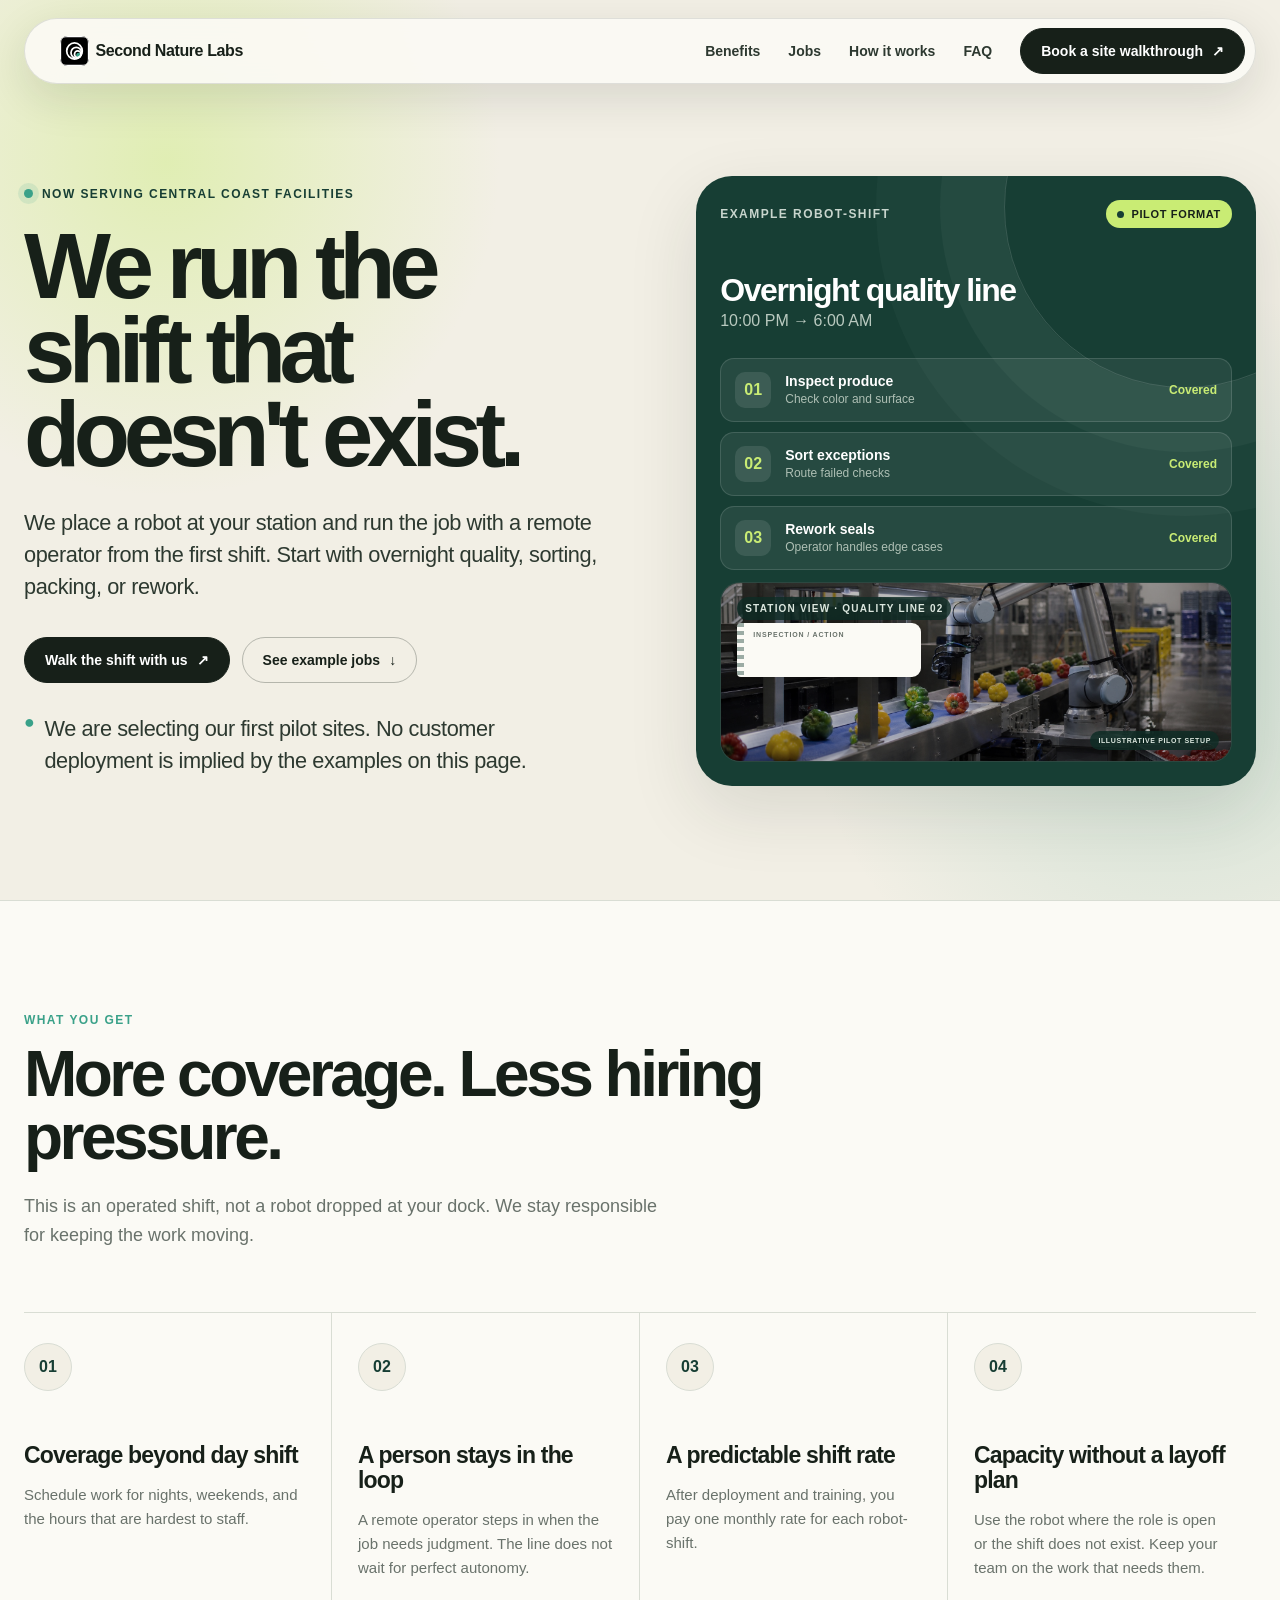
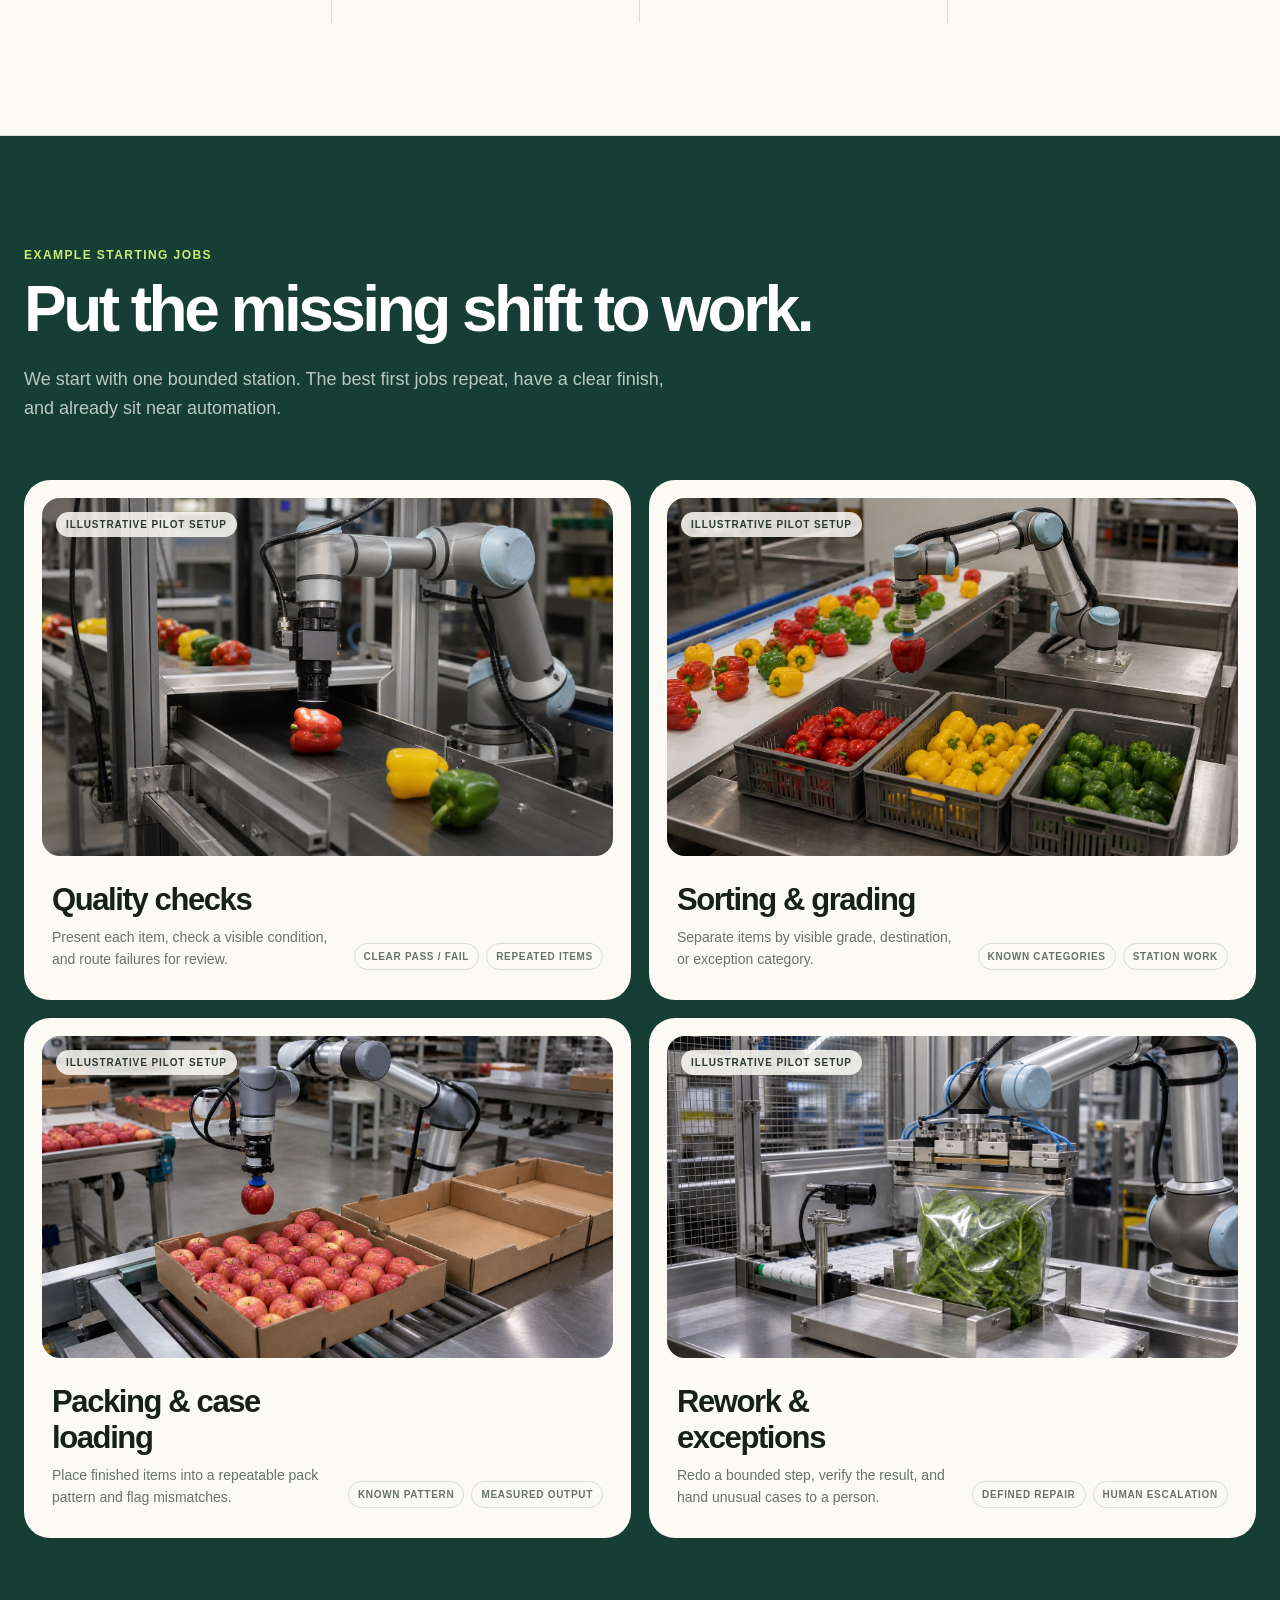
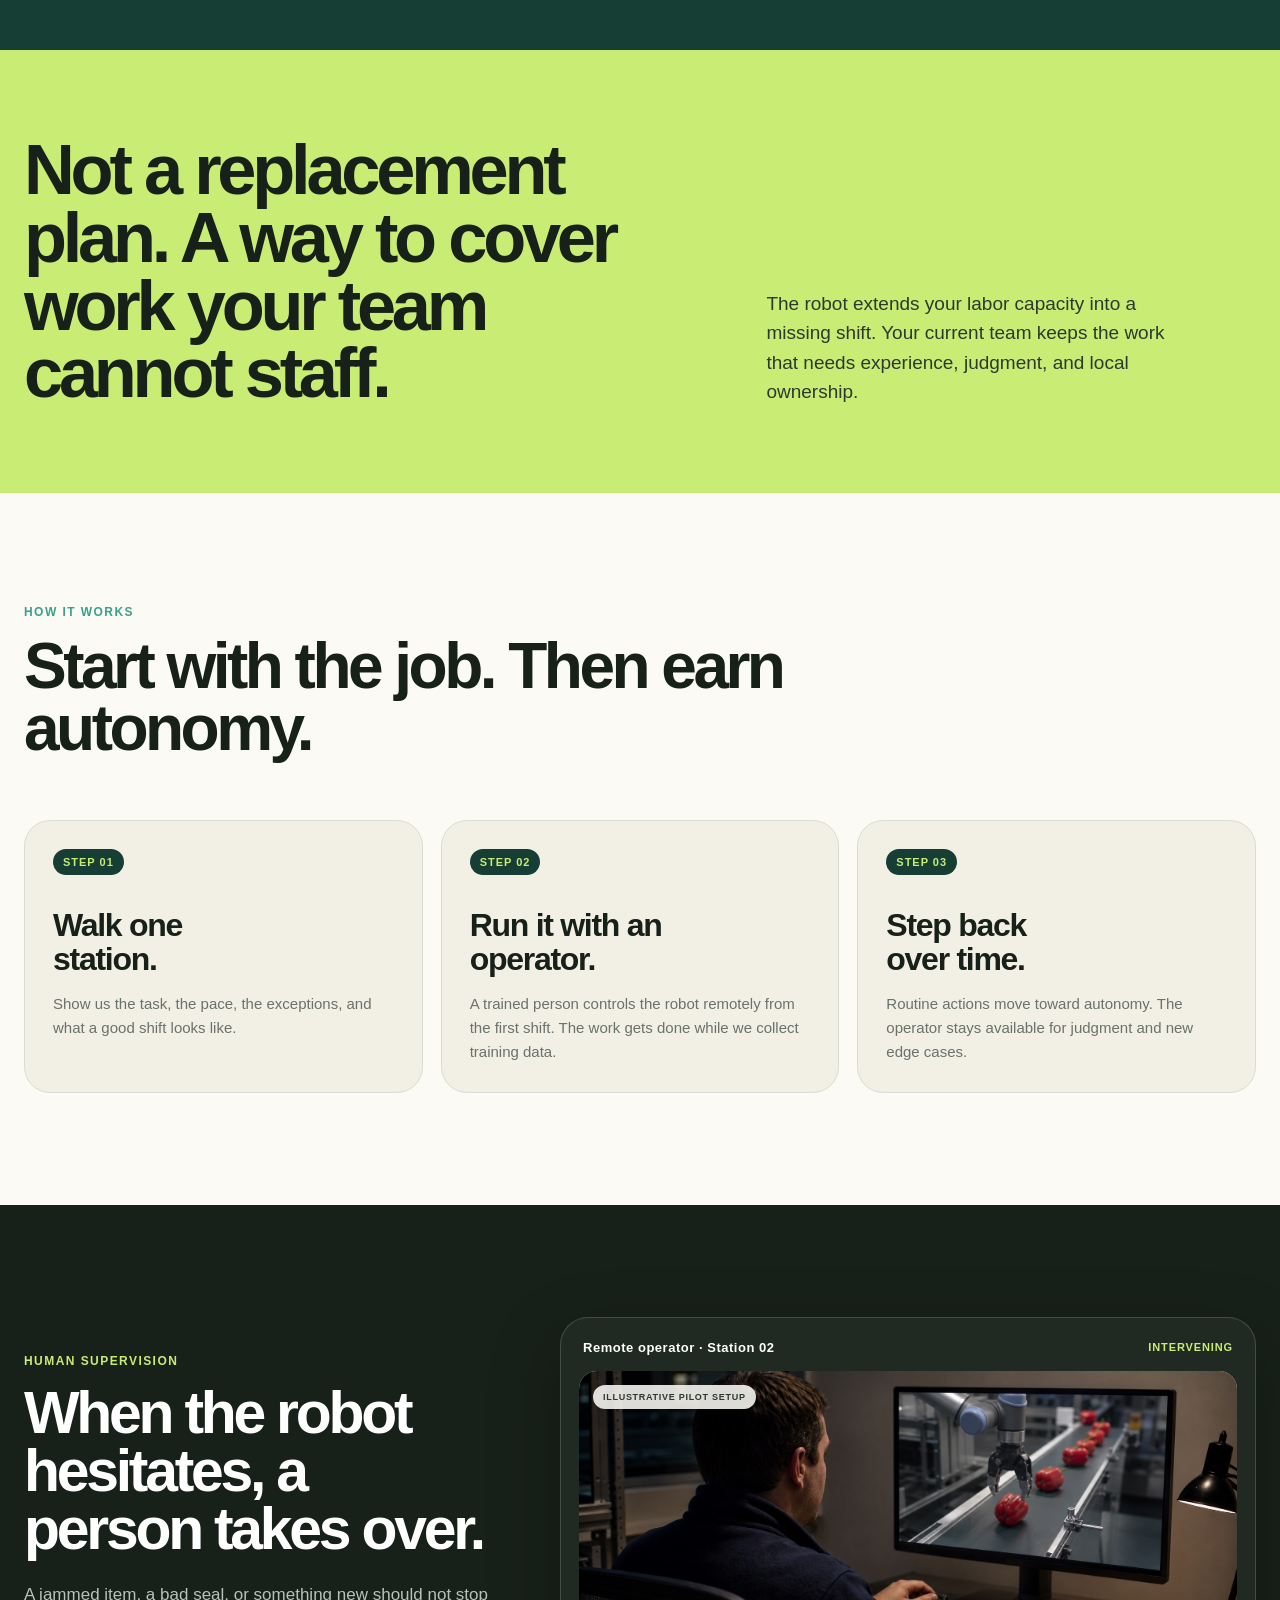
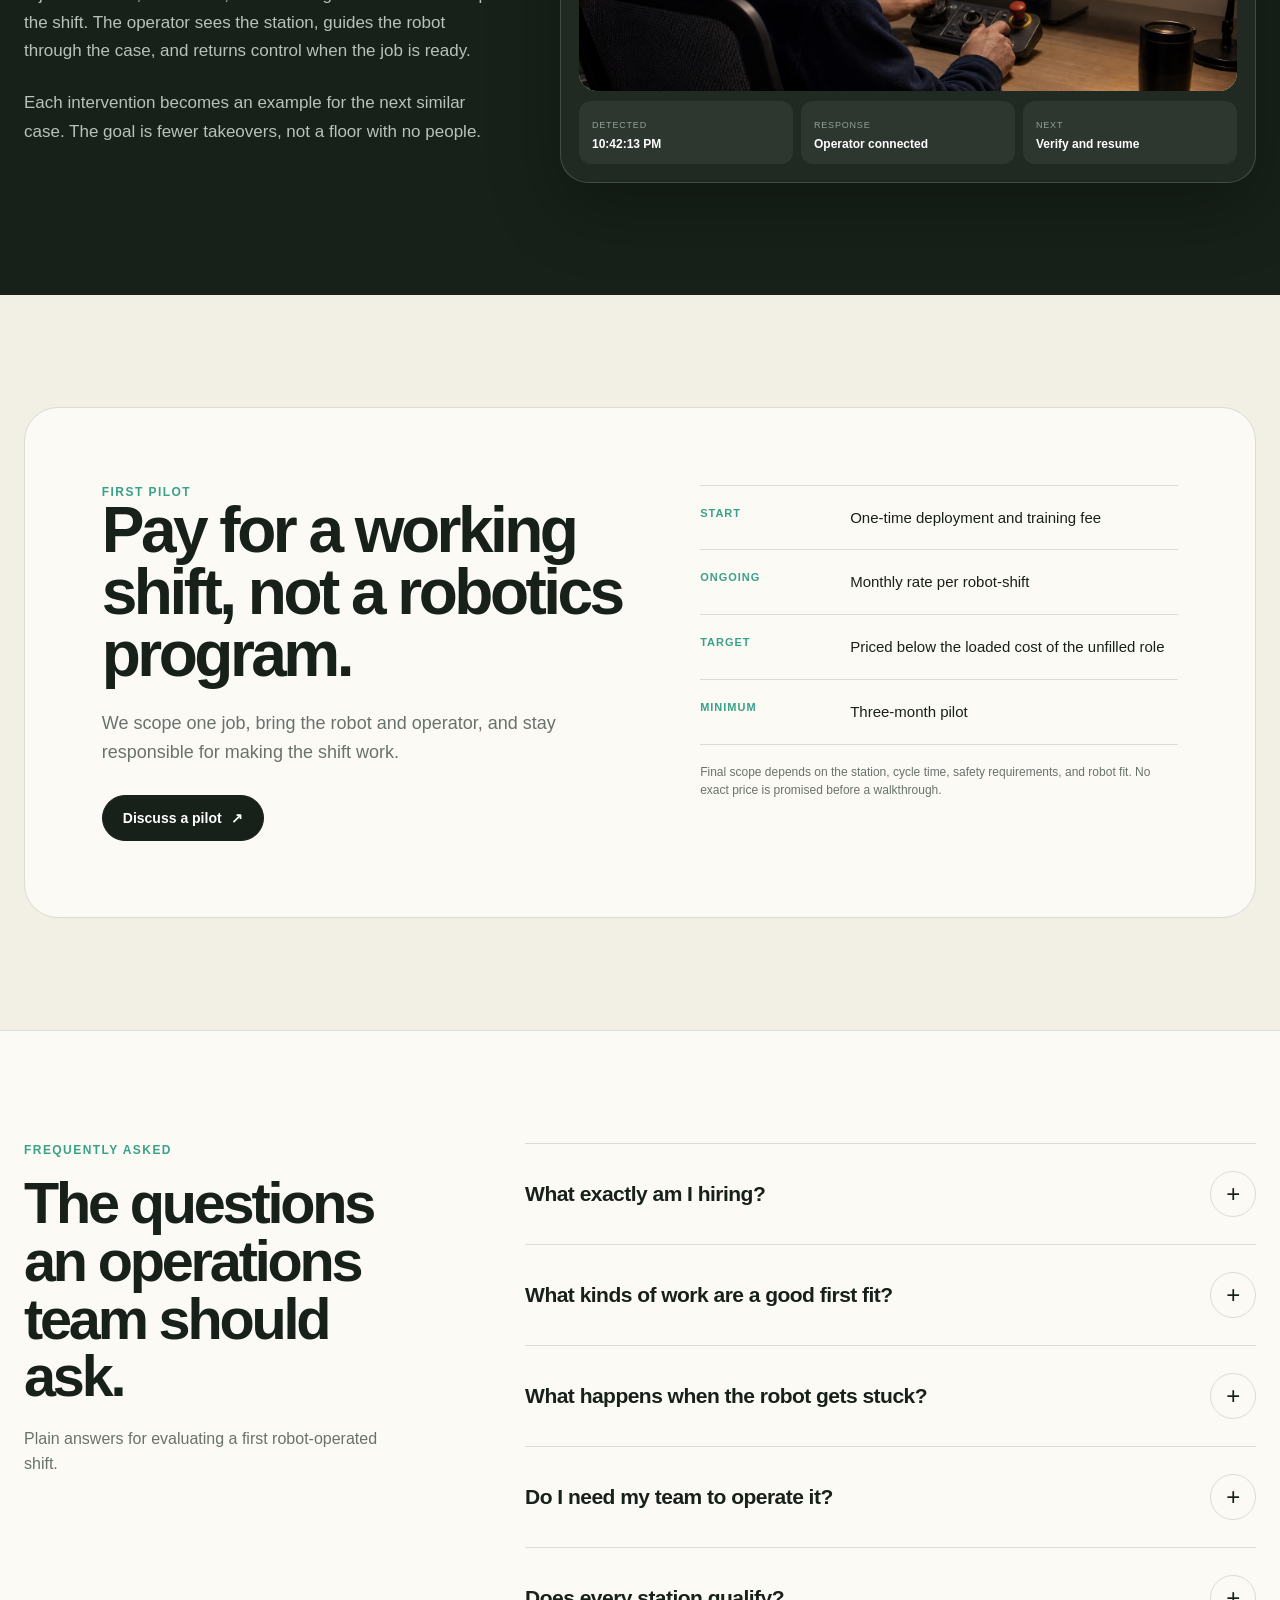
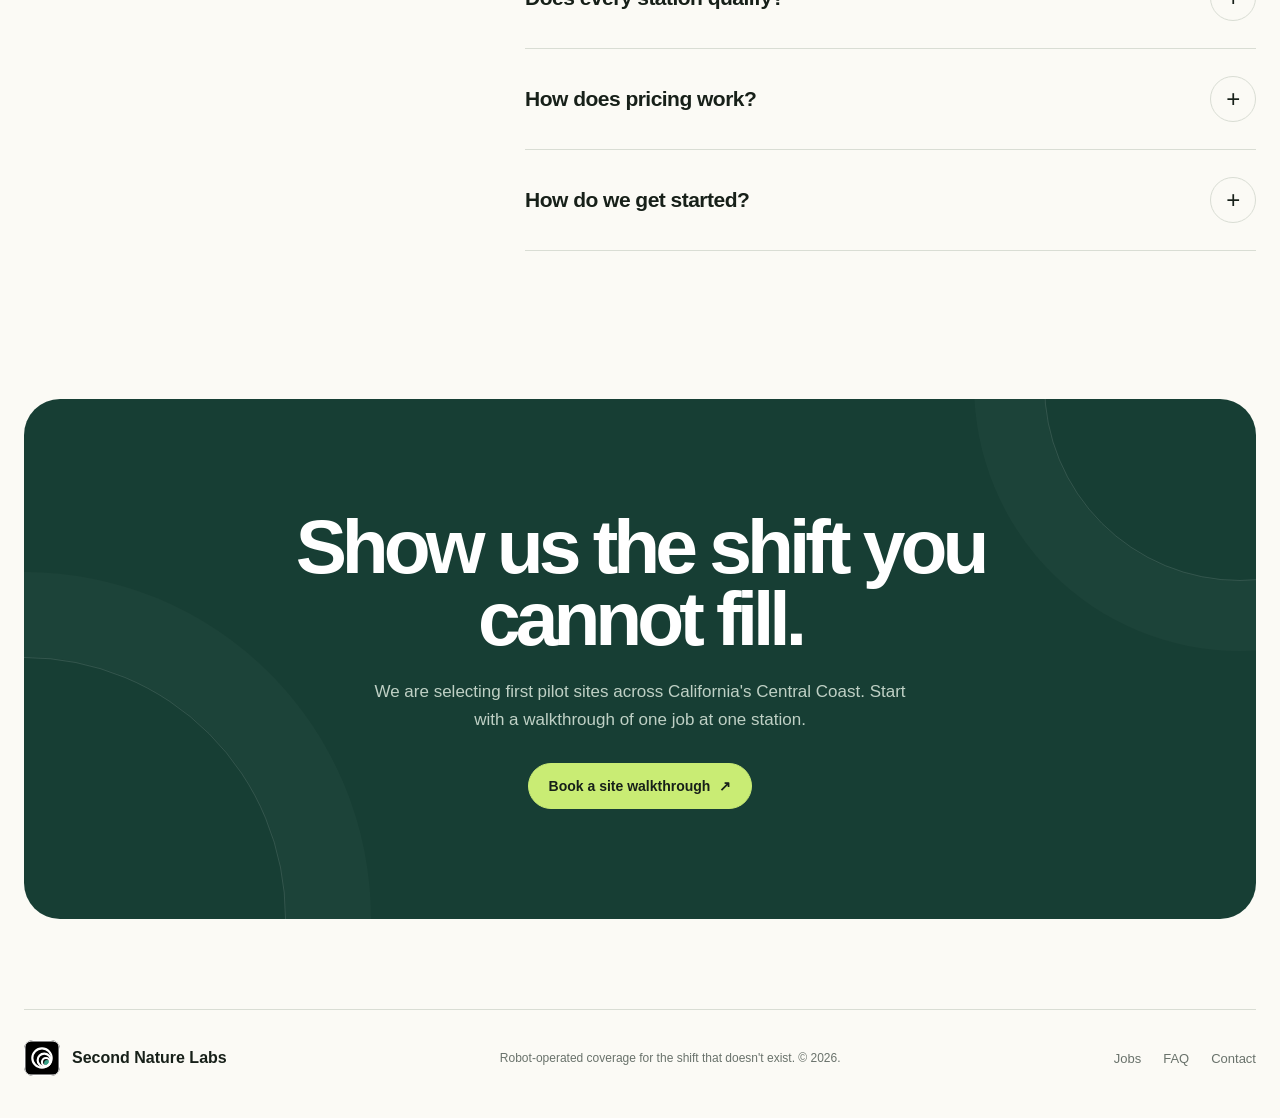
==== commit 6741feaf: "Tighten navigation and step card spacing" ====
--- a/index.html
+++ b/index.html
@@ -102,6 +102,7 @@
       display: inline-flex;
       align-items: center;
       gap: 11px;
+      margin-left: 18px;
       min-width: max-content;
       font-weight: 760;
       letter-spacing: -0.025em;
@@ -674,9 +675,9 @@
 
     .how { background: var(--paper); }
     .step-grid { display: grid; grid-template-columns: repeat(3, 1fr); gap: 18px; margin-top: 60px; }
-    .step { min-height: 360px; display: flex; flex-direction: column; padding: 28px; border: 1px solid var(--line); border-radius: var(--radius); background: var(--cream); }
+    .step { display: flex; flex-direction: column; padding: 28px; border: 1px solid var(--line); border-radius: var(--radius); background: var(--cream); }
     .step-num { width: max-content; padding: 7px 10px; border-radius: 999px; background: var(--green); color: var(--lime); font-size: 11px; font-weight: 800; letter-spacing: 0.09em; }
-    .step h3 { margin: auto 0 0; max-width: 11ch; font-size: 32px; line-height: 1.06; letter-spacing: -0.04em; }
+    .step h3 { margin: 34px 0 0; max-width: 11ch; font-size: 32px; line-height: 1.06; letter-spacing: -0.04em; }
     .step p { margin: 15px 0 0; color: var(--muted); font-size: 15px; line-height: 1.6; }
 
     .intervention { background: var(--ink); color: white; }
@@ -958,7 +959,6 @@
       .labor-grid, .intervention-grid, .engagement-card, .faq-grid { grid-template-columns: 1fr; }
       .faq-intro { position: static; }
       .step-grid { grid-template-columns: 1fr; }
-      .step { min-height: 260px; }
       .intervention-grid { gap: 46px; }
     }
 
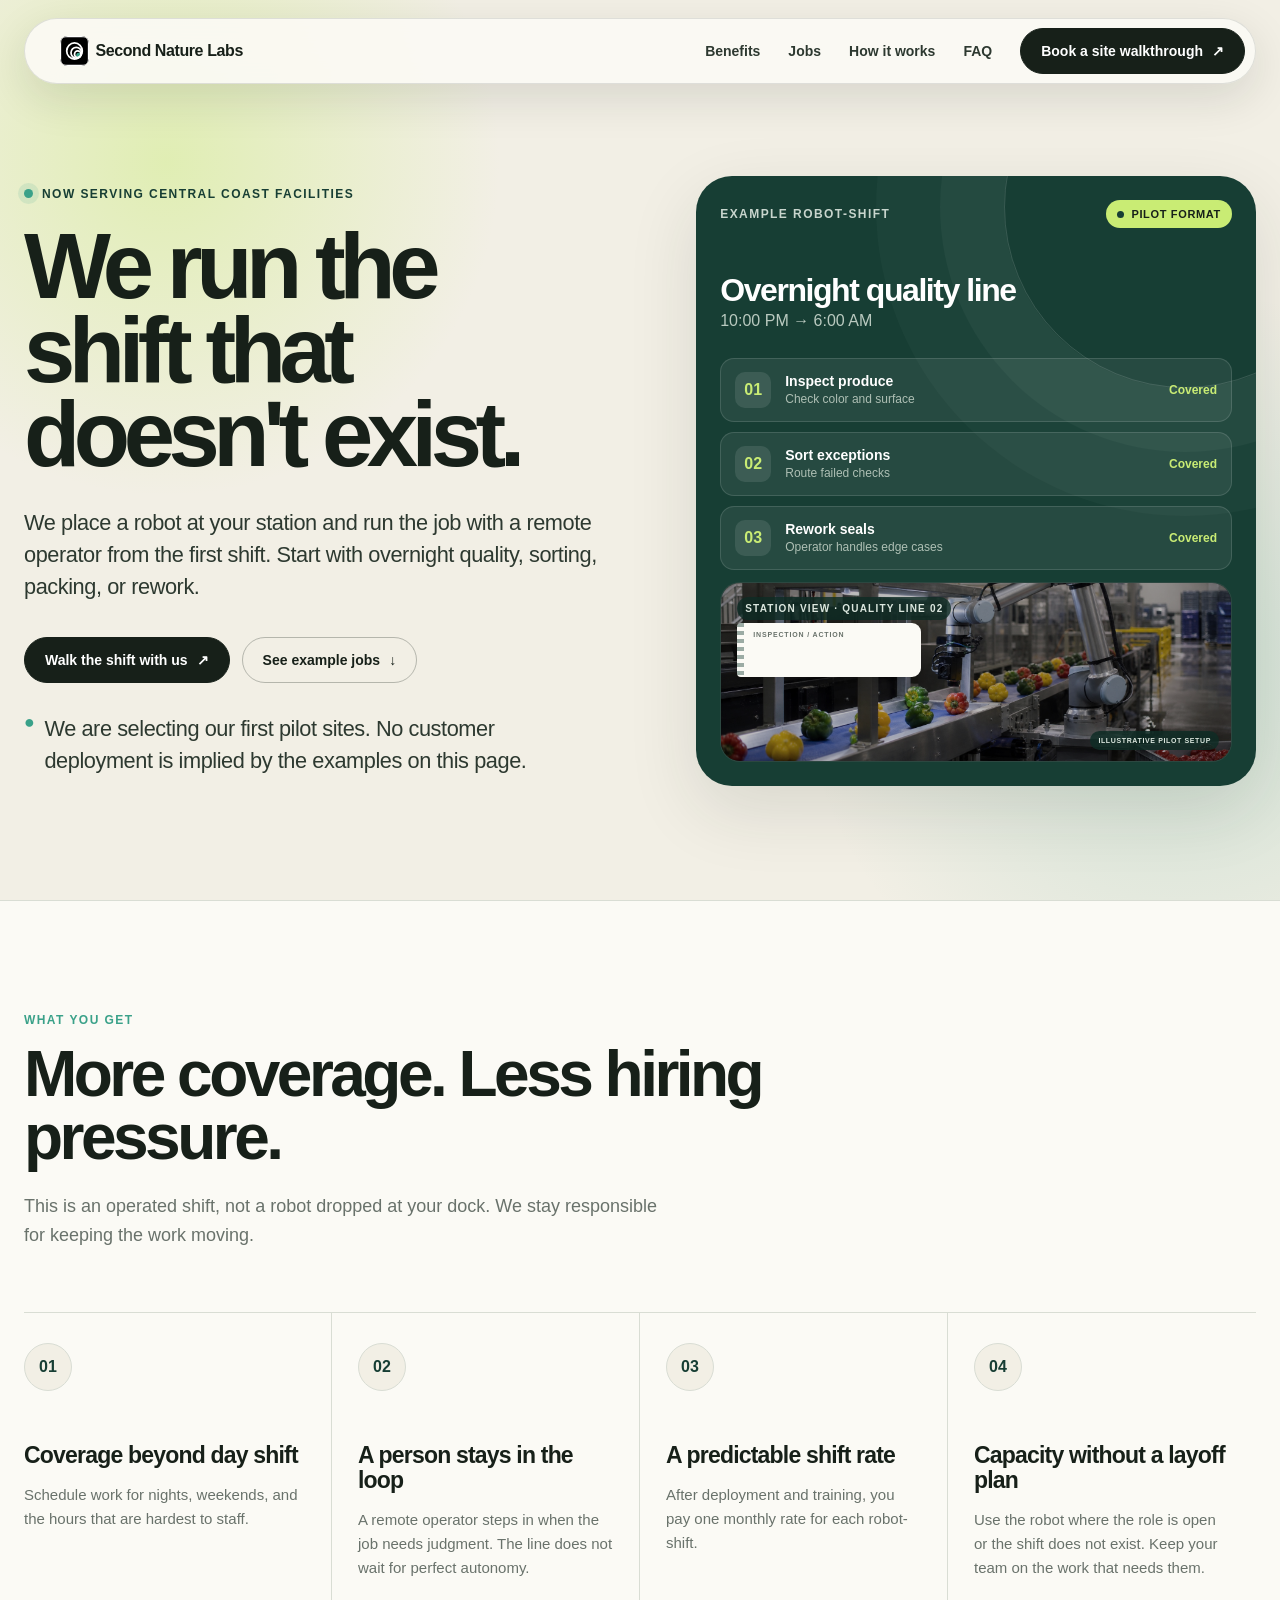
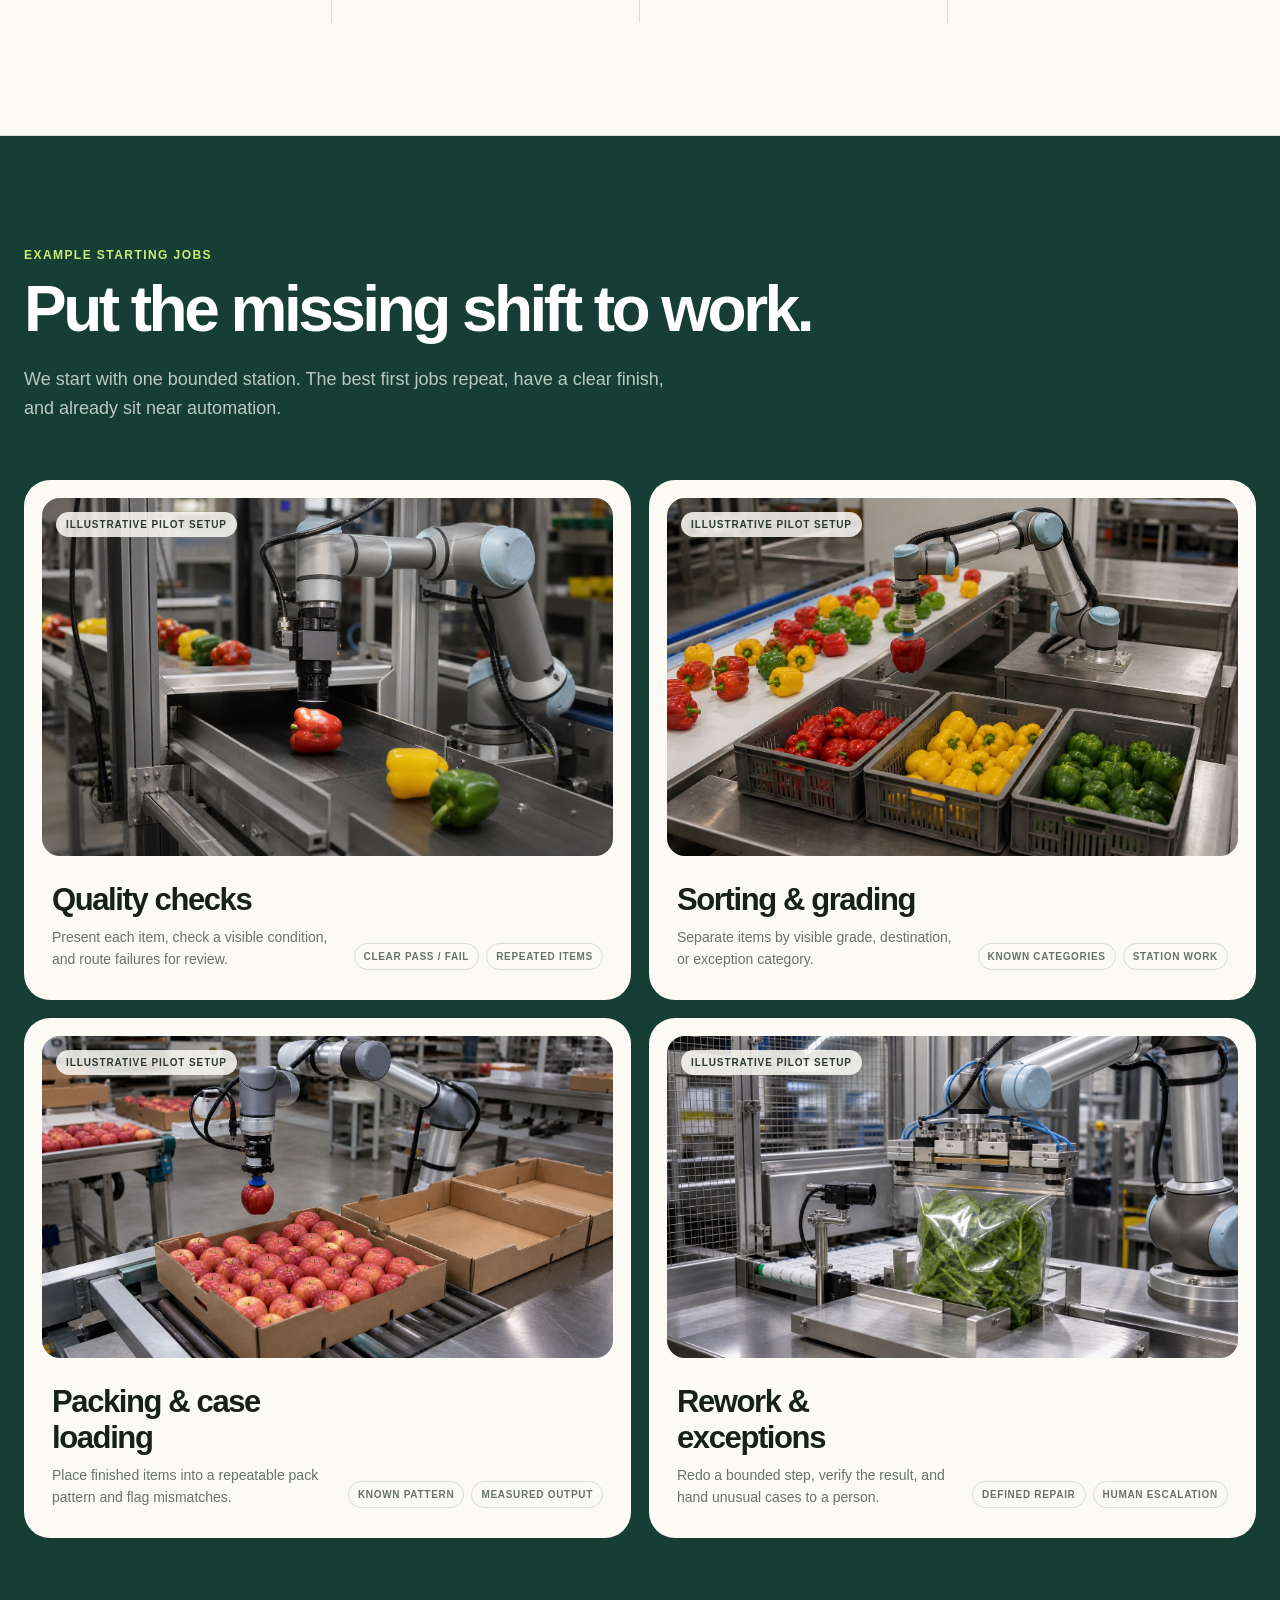
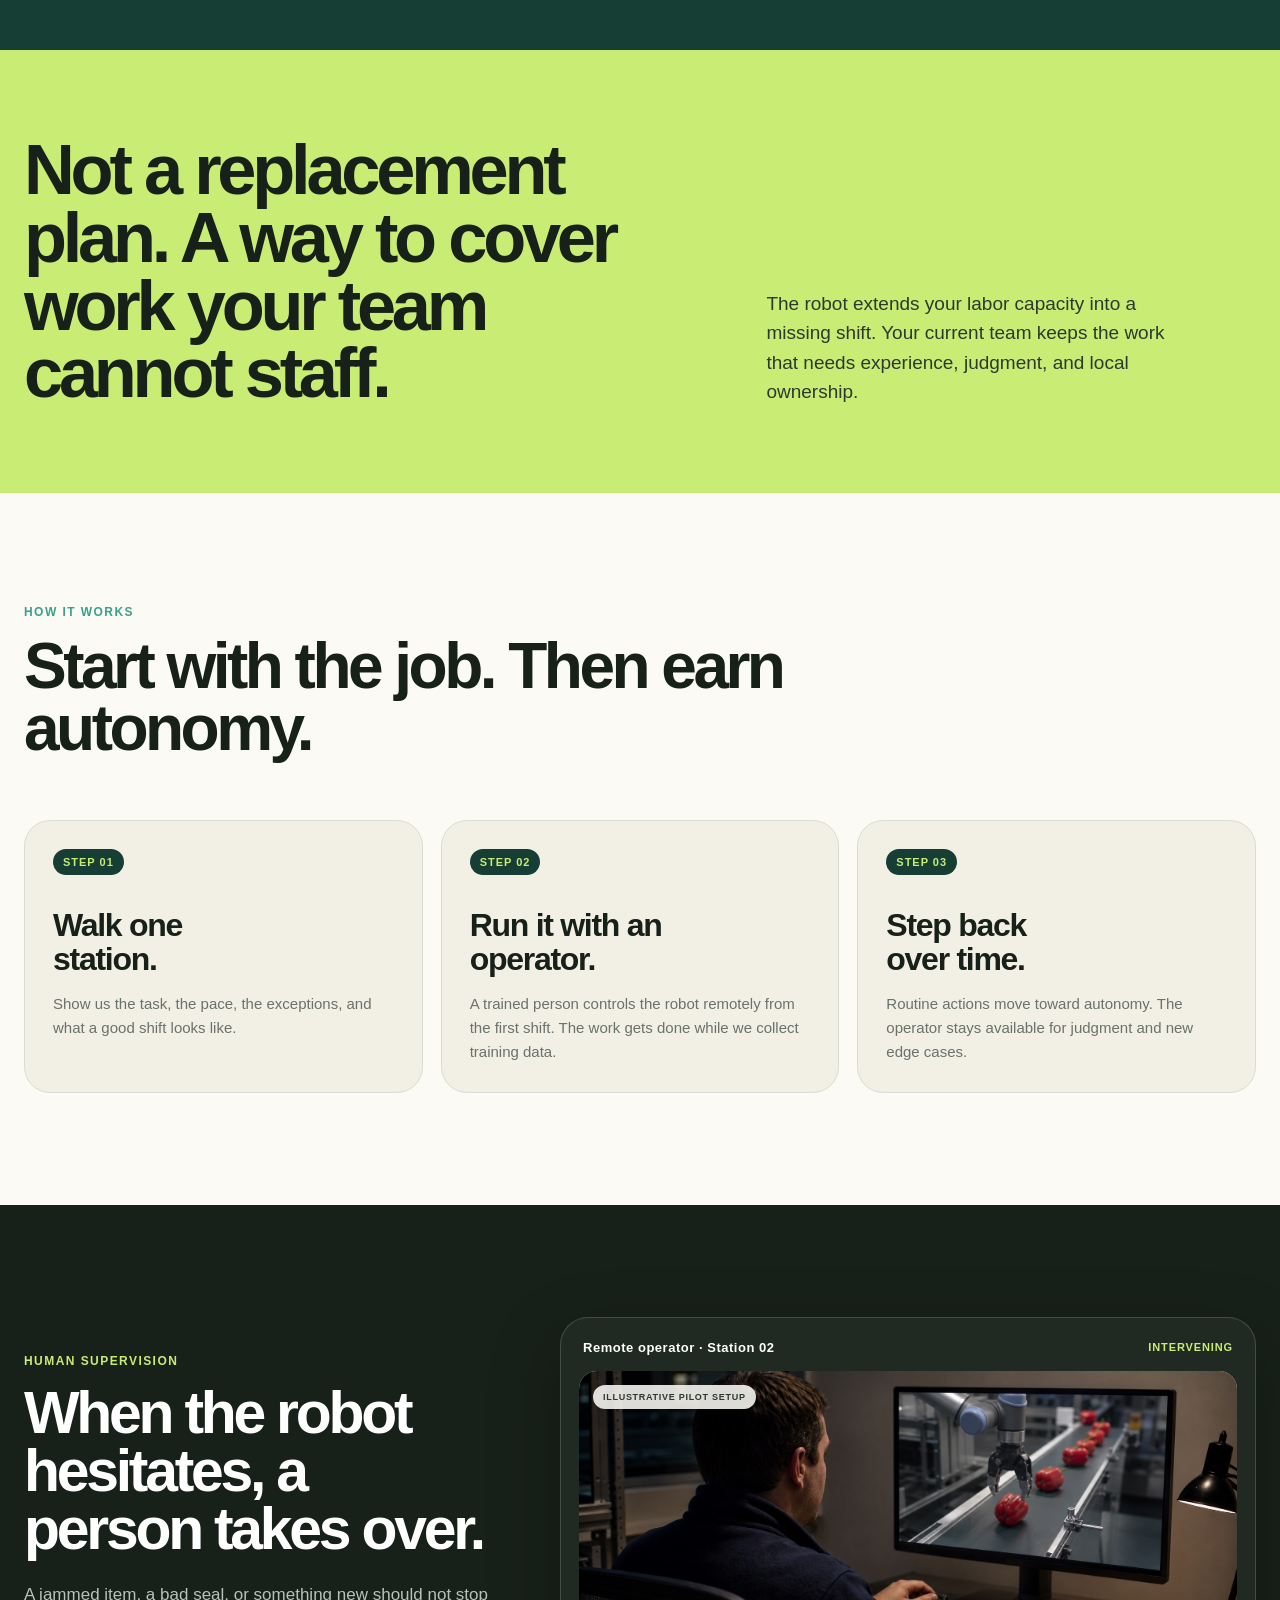
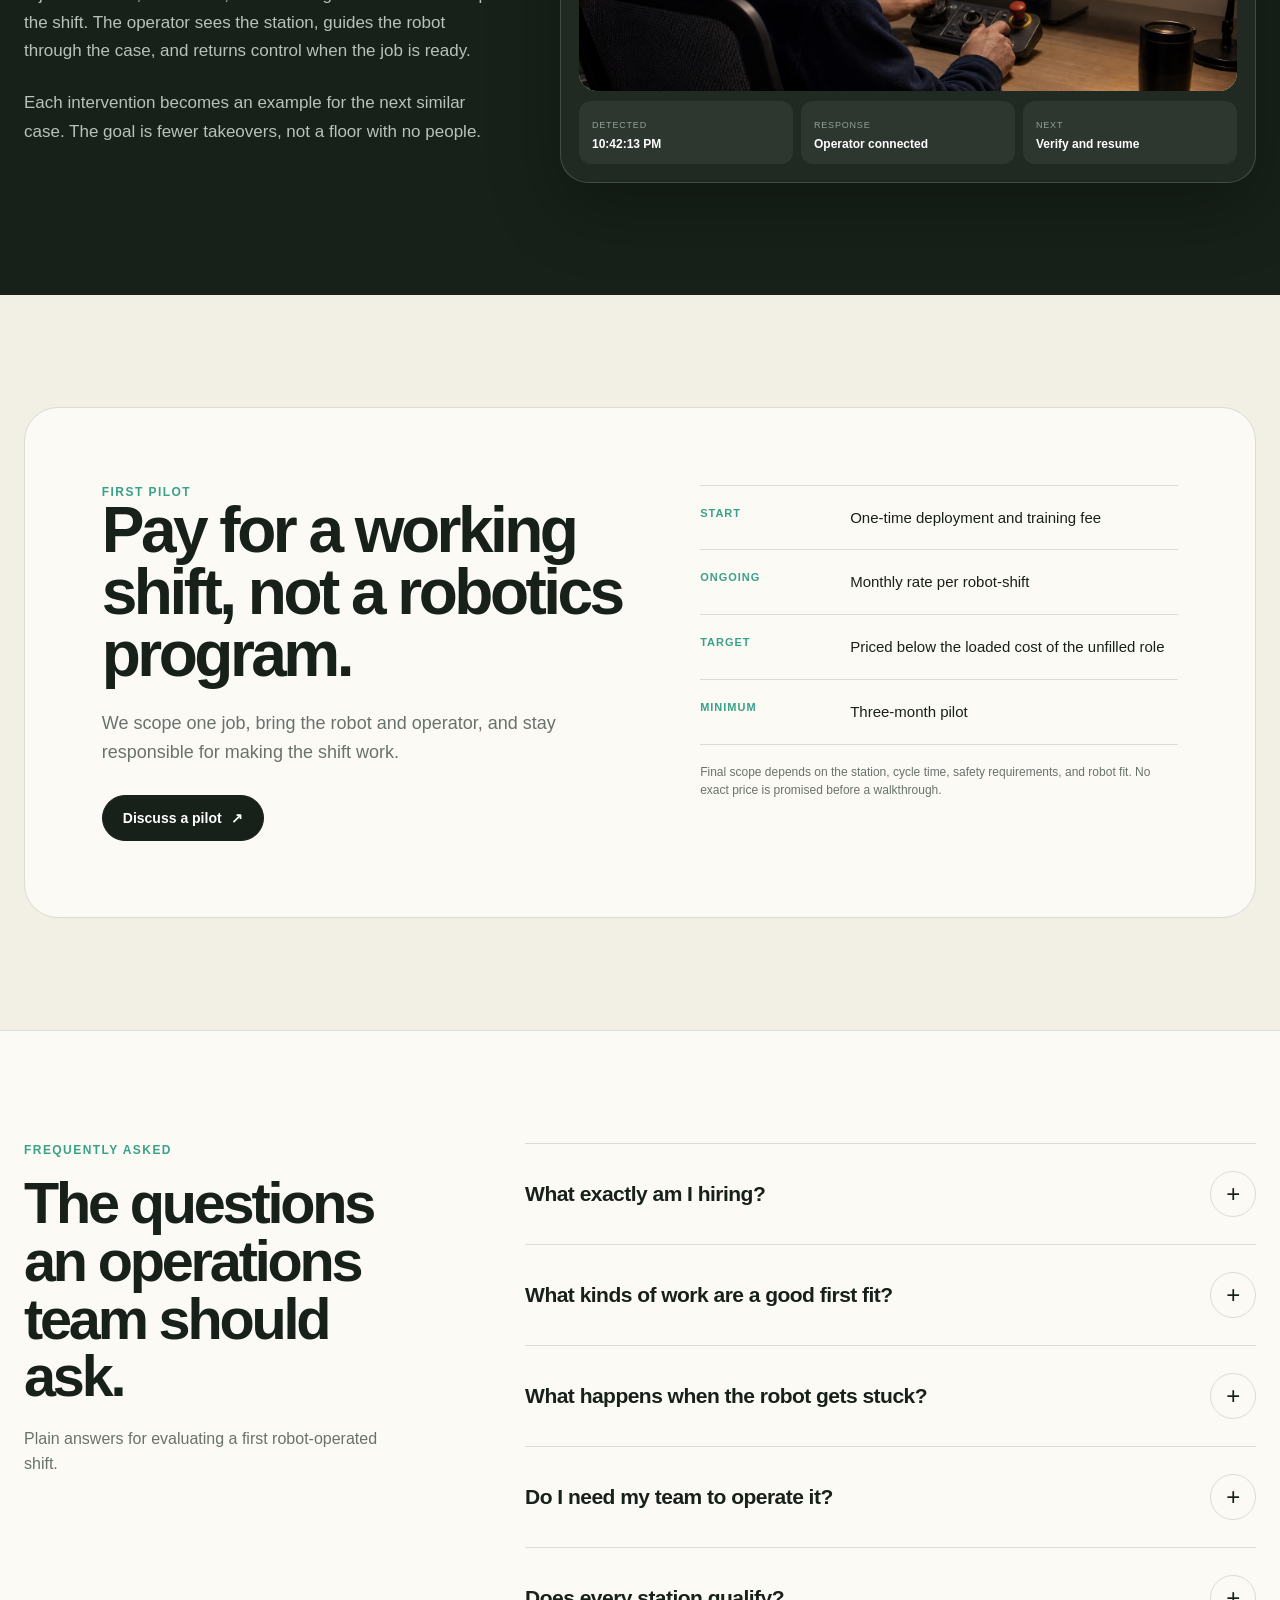
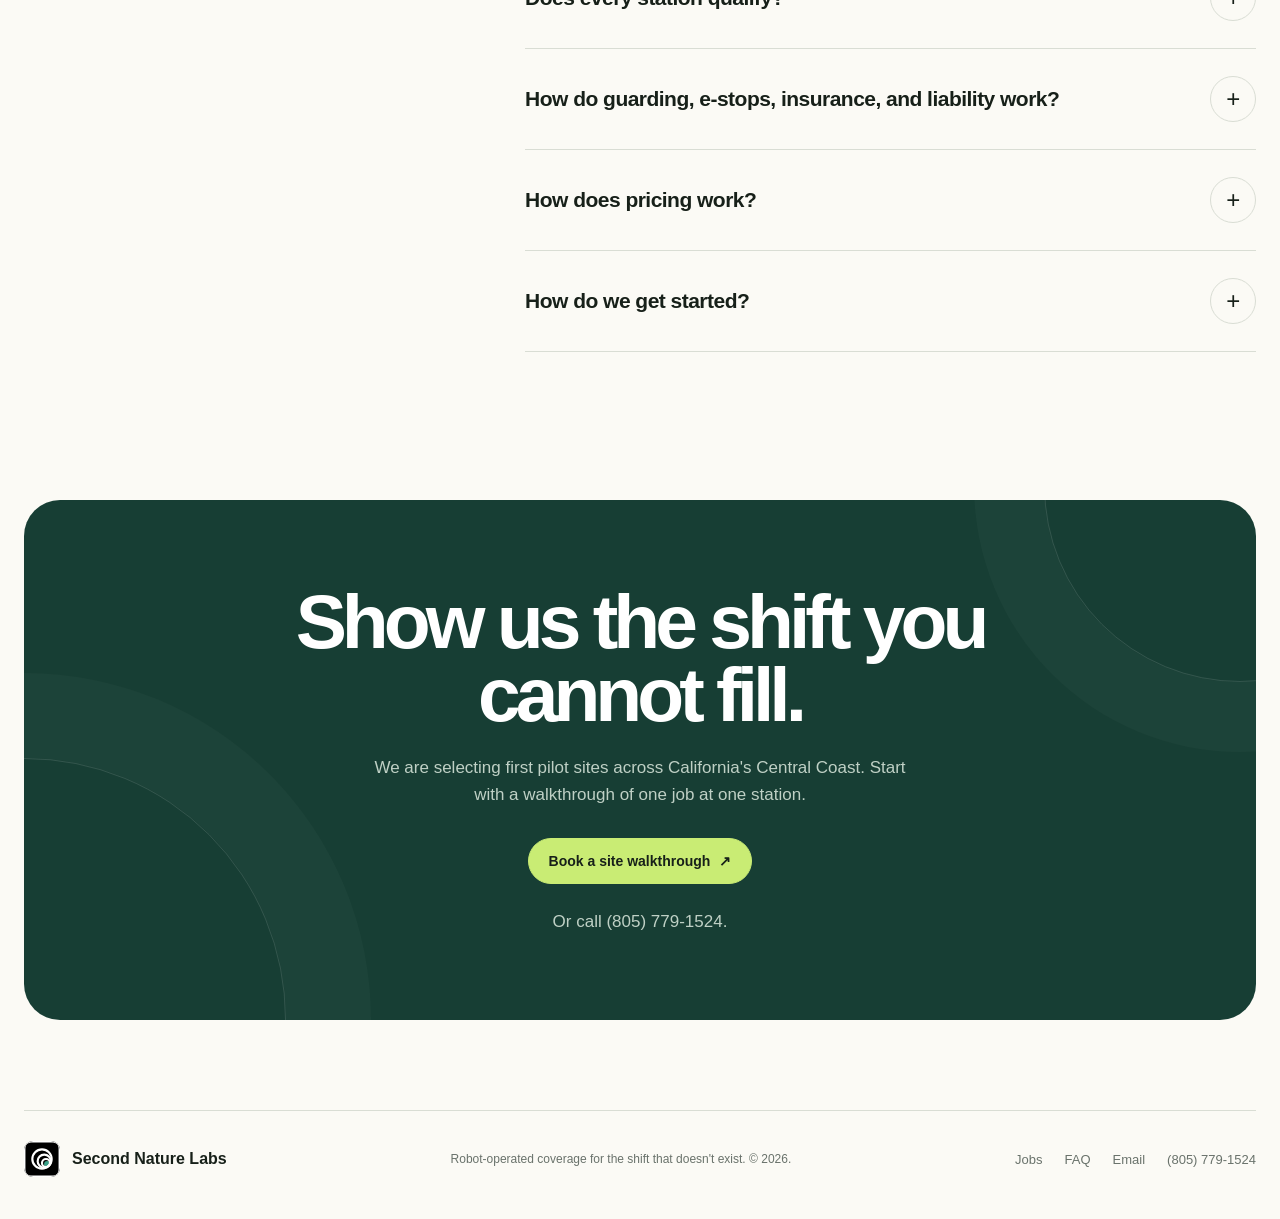
==== commit bb410c7f: "Clarify pilot safety and contact details" ====
--- a/index.html
+++ b/index.html
@@ -3,32 +3,48 @@
 <head>
   <meta charset="utf-8">
   <meta name="viewport" content="width=device-width, initial-scale=1">
-  <title>Second Nature Labs — We run the shift that doesn't exist</title>
-  <meta name="description" content="Robot-operated shift coverage for hard-to-staff quality, sorting, packing, and rework jobs at Central Coast facilities.">
+  <title>Second Nature Labs — Robot-operated shifts for hard-to-staff jobs</title>
+  <meta name="description" content="Second Nature Labs provides robot-operated shift coverage for hard-to-staff quality, sorting, packing, and rework jobs, with a remote person in the loop.">
+  <meta name="robots" content="index, follow, max-snippet:-1, max-image-preview:large, max-video-preview:-1">
   <link rel="canonical" href="https://snlabs.dev/">
   <meta property="og:type" content="website">
   <meta property="og:url" content="https://snlabs.dev/">
   <meta property="og:site_name" content="Second Nature Labs">
-  <meta property="og:title" content="We run the shift that doesn't exist">
-  <meta property="og:description" content="Robot-operated shift coverage for hard-to-staff facility jobs, with a remote person in the loop.">
+  <meta property="og:title" content="Second Nature Labs — Robot-operated shifts for hard-to-staff jobs">
+  <meta property="og:description" content="Robot-operated shift coverage for hard-to-staff quality, sorting, packing, and rework jobs, with a remote person in the loop.">
   <meta property="og:image" content="https://snlabs.dev/og-image.png">
   <meta property="og:image:width" content="1200">
   <meta property="og:image:height" content="630">
   <meta property="og:image:alt" content="Second Nature Labs — We run the shift that doesn't exist.">
   <meta name="twitter:card" content="summary_large_image">
-  <meta name="twitter:title" content="We run the shift that doesn't exist">
-  <meta name="twitter:description" content="Robot-operated shift coverage for hard-to-staff facility jobs, with a remote person in the loop.">
+  <meta name="twitter:title" content="Second Nature Labs — Robot-operated shifts for hard-to-staff jobs">
+  <meta name="twitter:description" content="Robot-operated shift coverage for hard-to-staff quality, sorting, packing, and rework jobs, with a remote person in the loop.">
   <meta name="twitter:image" content="https://snlabs.dev/og-image.png">
   <link rel="icon" type="image/svg+xml" href="logo-300.svg">
   <script type="application/ld+json">
   {
     "@context": "https://schema.org",
-    "@type": "Organization",
-    "name": "Second Nature Labs",
-    "url": "https://snlabs.dev/",
-    "logo": "https://snlabs.dev/logo-300.svg",
-    "description": "Second Nature Labs provides robot-operated shift coverage for hard-to-staff facility jobs, with a remote person in the loop.",
-    "email": "founders@snlabs.dev"
+    "@graph": [
+      {
+        "@type": "Organization",
+        "@id": "https://snlabs.dev/#organization",
+        "name": "Second Nature Labs",
+        "url": "https://snlabs.dev/",
+        "logo": "https://snlabs.dev/logo-300.svg",
+        "description": "Second Nature Labs provides robot-operated shift coverage for hard-to-staff quality, sorting, packing, and rework jobs, with a remote person in the loop.",
+        "email": "founders@snlabs.dev",
+        "telephone": "+1-805-779-1524"
+      },
+      {
+        "@type": "WebSite",
+        "@id": "https://snlabs.dev/#website",
+        "url": "https://snlabs.dev/",
+        "name": "Second Nature Labs",
+        "description": "Robot-operated shifts for hard-to-staff facility jobs.",
+        "publisher": { "@id": "https://snlabs.dev/#organization" },
+        "inLanguage": "en-US"
+      }
+    ]
   }
   </script>
   <style>
@@ -1278,8 +1294,12 @@
             <p>We begin with stations that match the robot's current reach, cycle time, safety limits, and ability to handle variation. As training improves, we are expanding the range of roles and station types we can support.</p>
           </details>
           <details>
+            <summary>How do guarding, e-stops, insurance, and liability work?</summary>
+            <p>Before a pilot starts, we agree in writing on guarding, e-stop placement, operating procedures, insurance requirements, and which party is responsible for each part of the workcell and operation. Anywhere a call touches product safety, the station routes conservatively and your people decide. The station never makes the final call where product safety is involved; uncertain items go to your people.</p>
+          </details>
+          <details>
             <summary>How does pricing work?</summary>
-            <p>The pilot includes a one-time deployment and training fee, followed by a monthly rate per robot-shift. We target a rate below the loaded cost of the unfilled role. Additional training and task execution are available for an added fee. Alternatively, the robot can be purchased outright for a one-time charge, with a small recurring subscription for model access.</p>
+            <p>The pilot includes a one-time deployment and training fee, followed by a monthly rate per robot-shift. We target a rate below the loaded cost of the unfilled role. Additional training and task execution are available for an added fee.</p>
           </details>
           <details>
             <summary>How do we get started?</summary>
@@ -1295,6 +1315,7 @@
           <h2>Show us the shift you cannot fill.</h2>
           <p>We are selecting first pilot sites across California's Central Coast. Start with a walkthrough of one job at one station.</p>
           <a class="button light" href="mailto:founders@snlabs.dev?subject=Site%20walkthrough">Book a site walkthrough <span aria-hidden="true">↗</span></a>
+          <p>Or call <a href="tel:+18057791524">(805) 779-1524</a>.</p>
         </div>
       </div>
     </section>
@@ -1304,7 +1325,7 @@
     <div class="wrap footer-row">
       <a class="footer-brand" href="#top"><img src="logo-300.svg" alt=""><span>Second Nature Labs</span></a>
       <span class="footer-copy">Robot-operated coverage for the shift that doesn't exist. © 2026.</span>
-      <div class="footer-links"><a href="#jobs">Jobs</a><a href="#faq">FAQ</a><a href="mailto:founders@snlabs.dev">Contact</a></div>
+      <div class="footer-links"><a href="#jobs">Jobs</a><a href="#faq">FAQ</a><a href="mailto:founders@snlabs.dev">Email</a><a href="tel:+18057791524">(805) 779-1524</a></div>
     </div>
   </footer>
 
